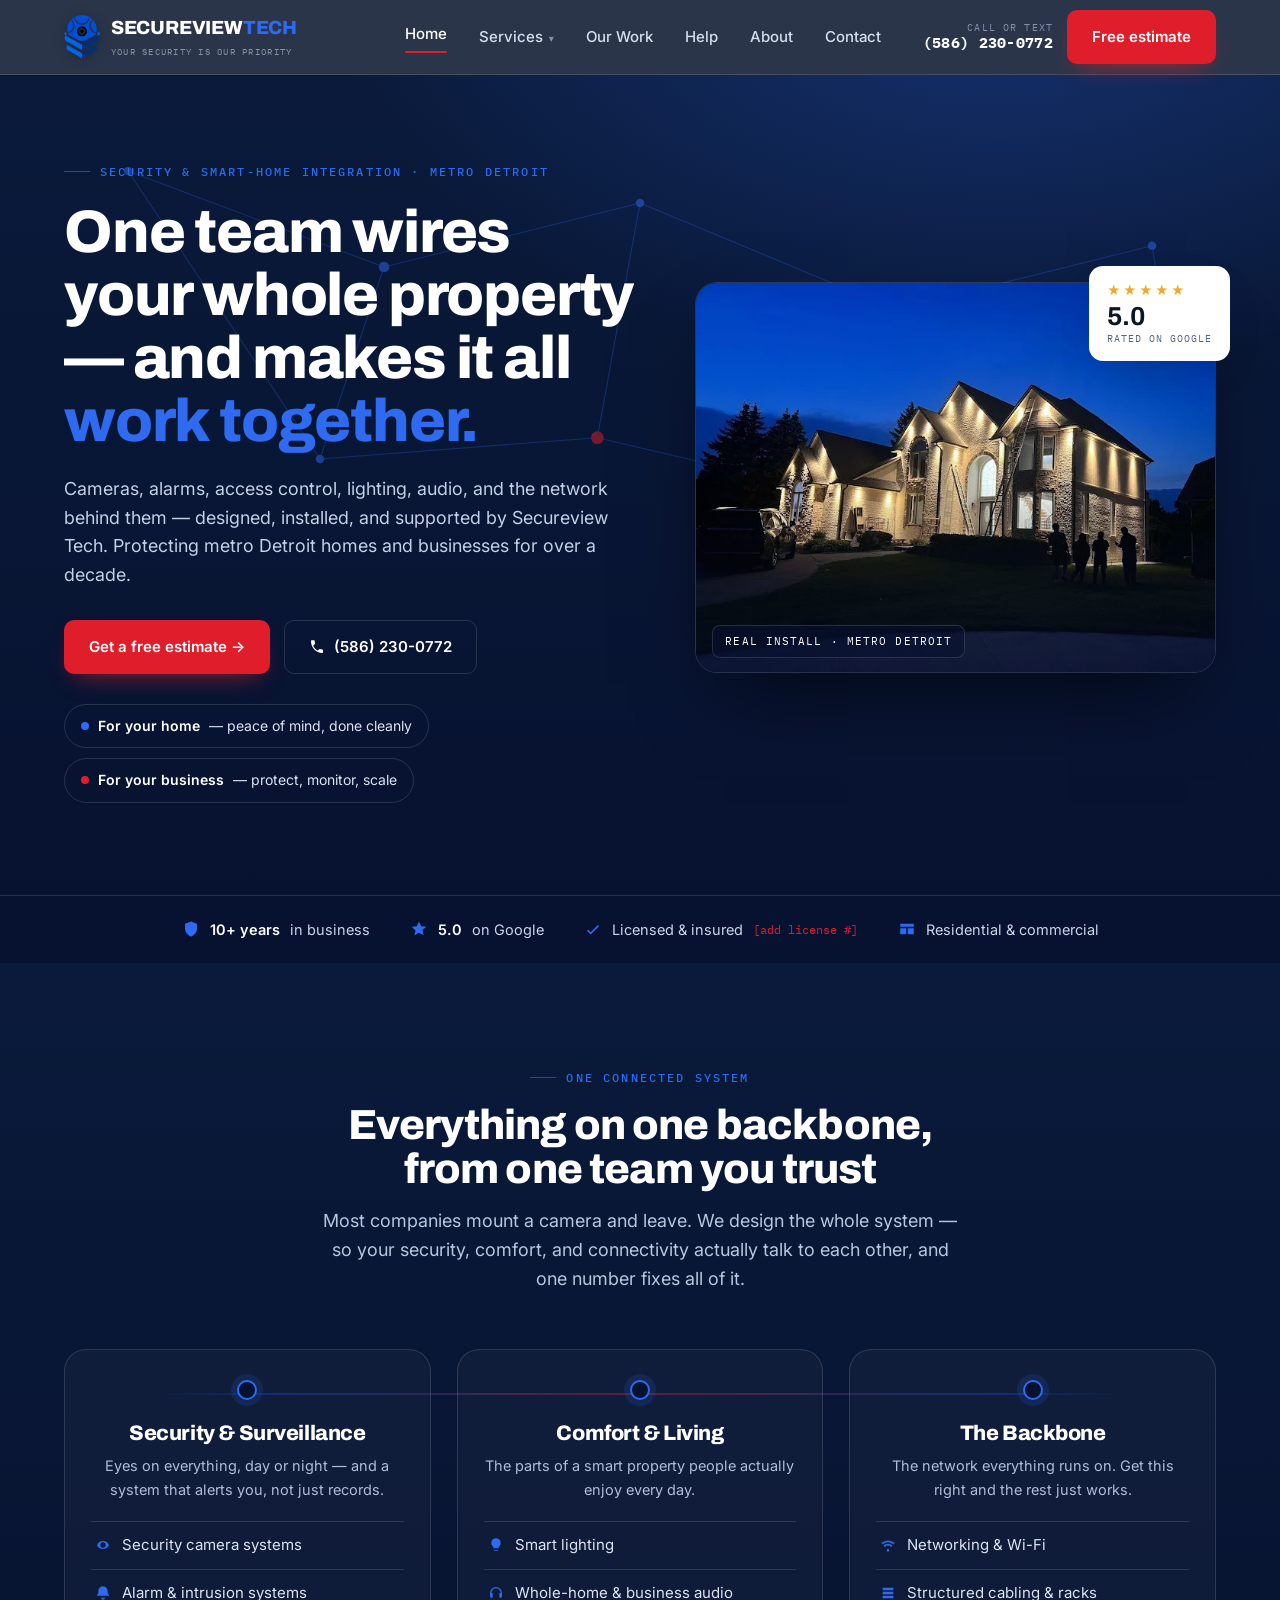
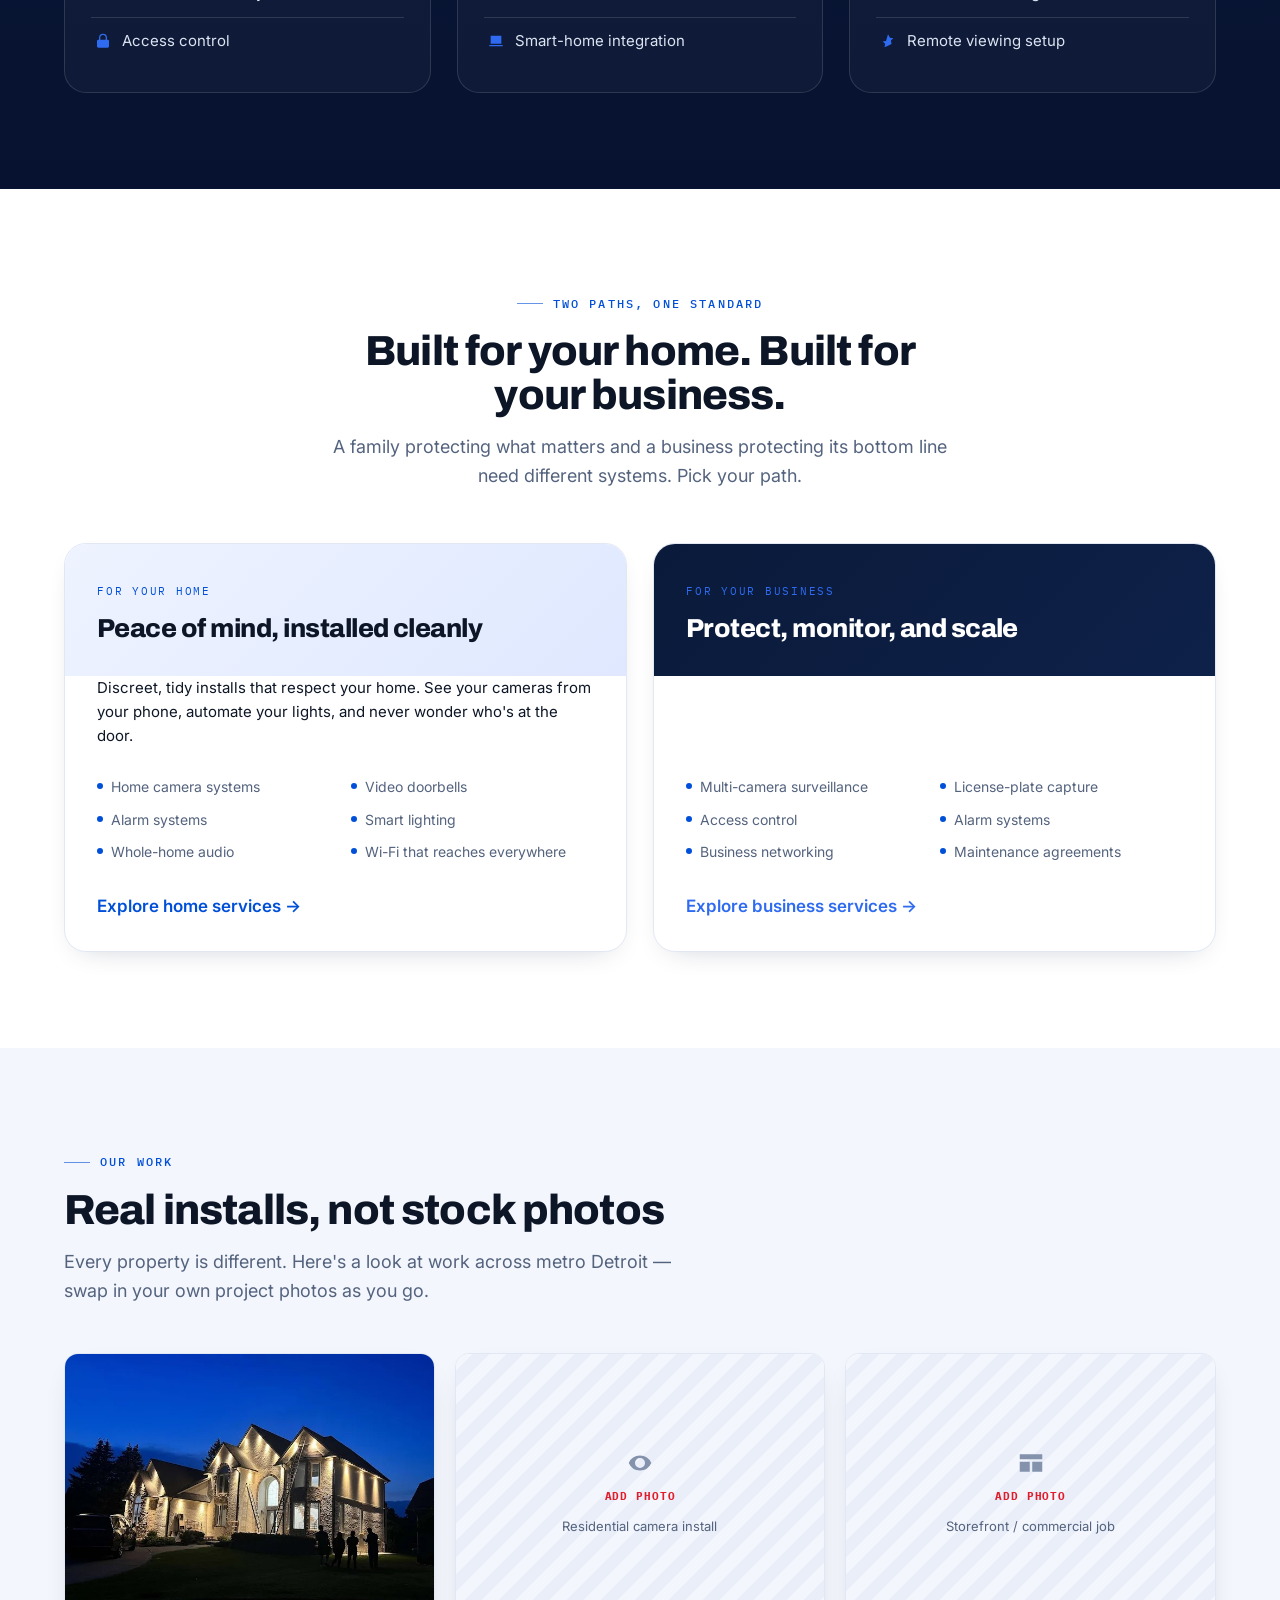
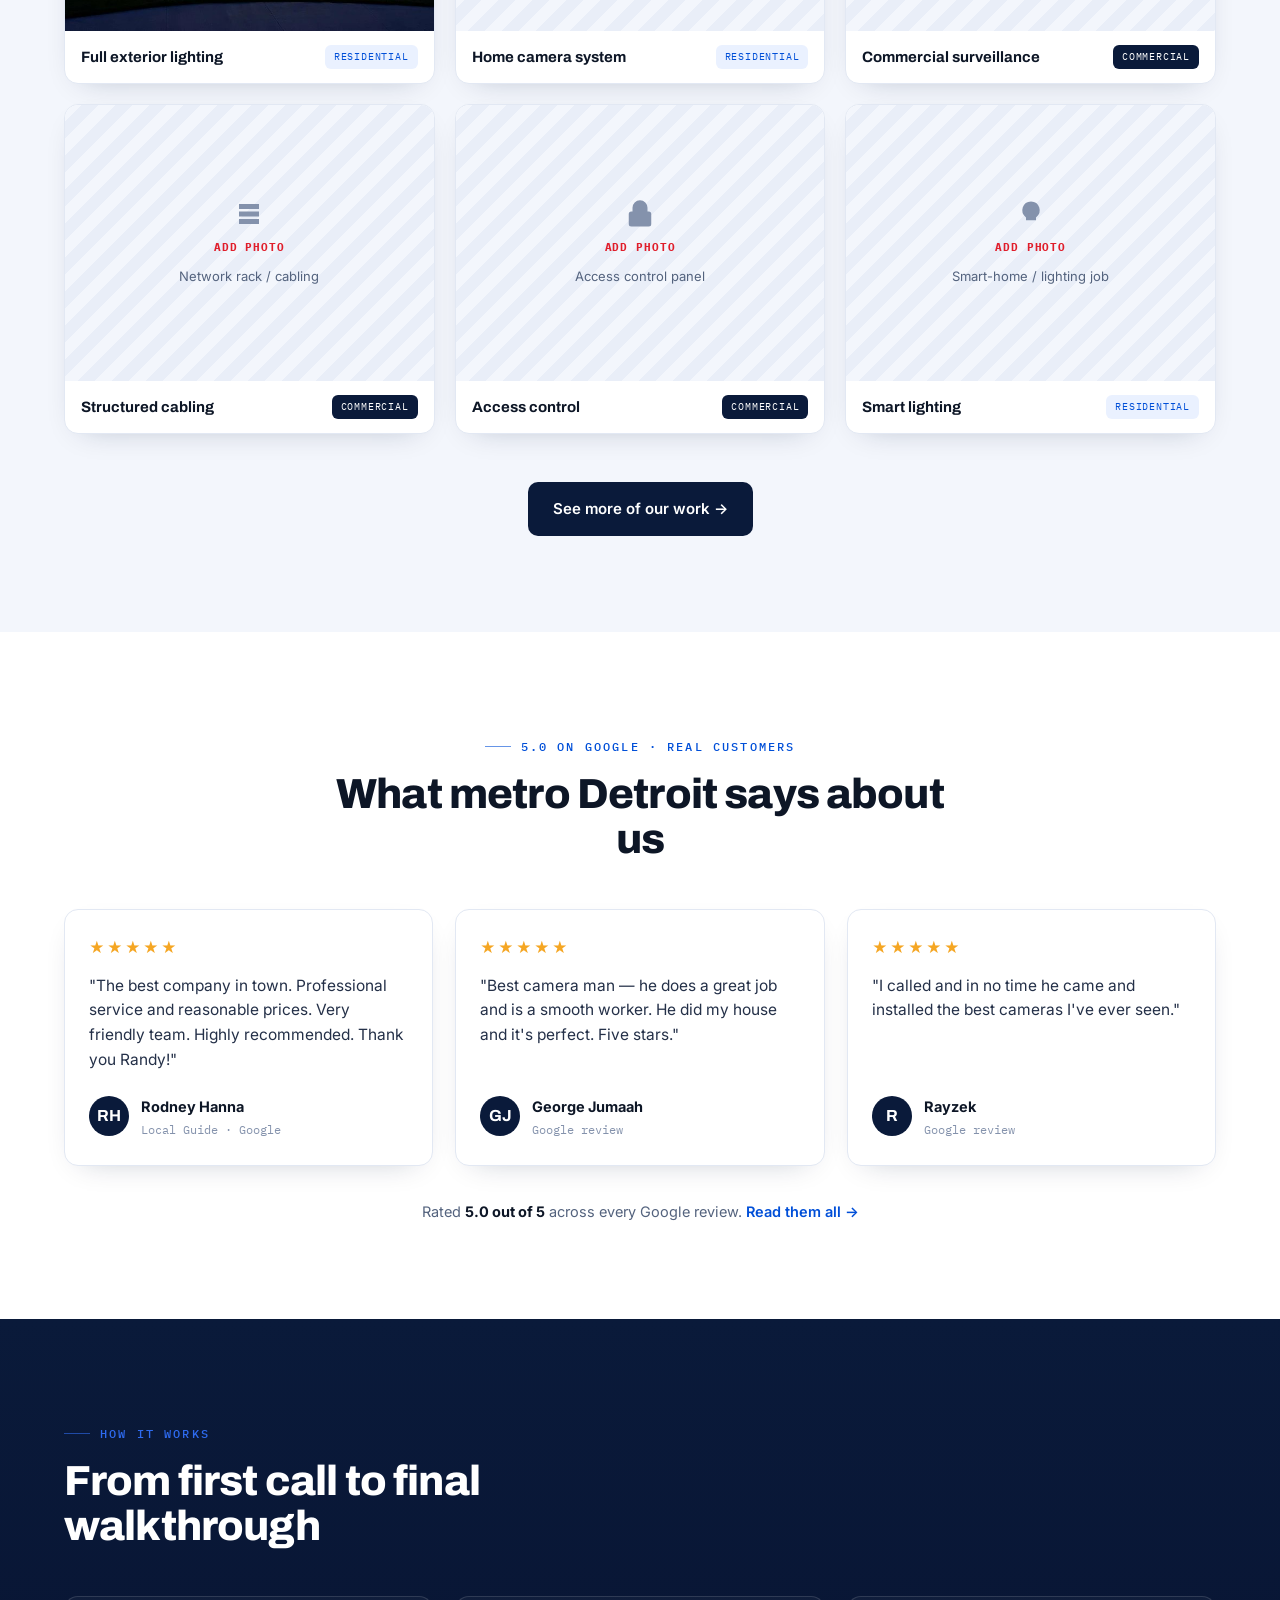
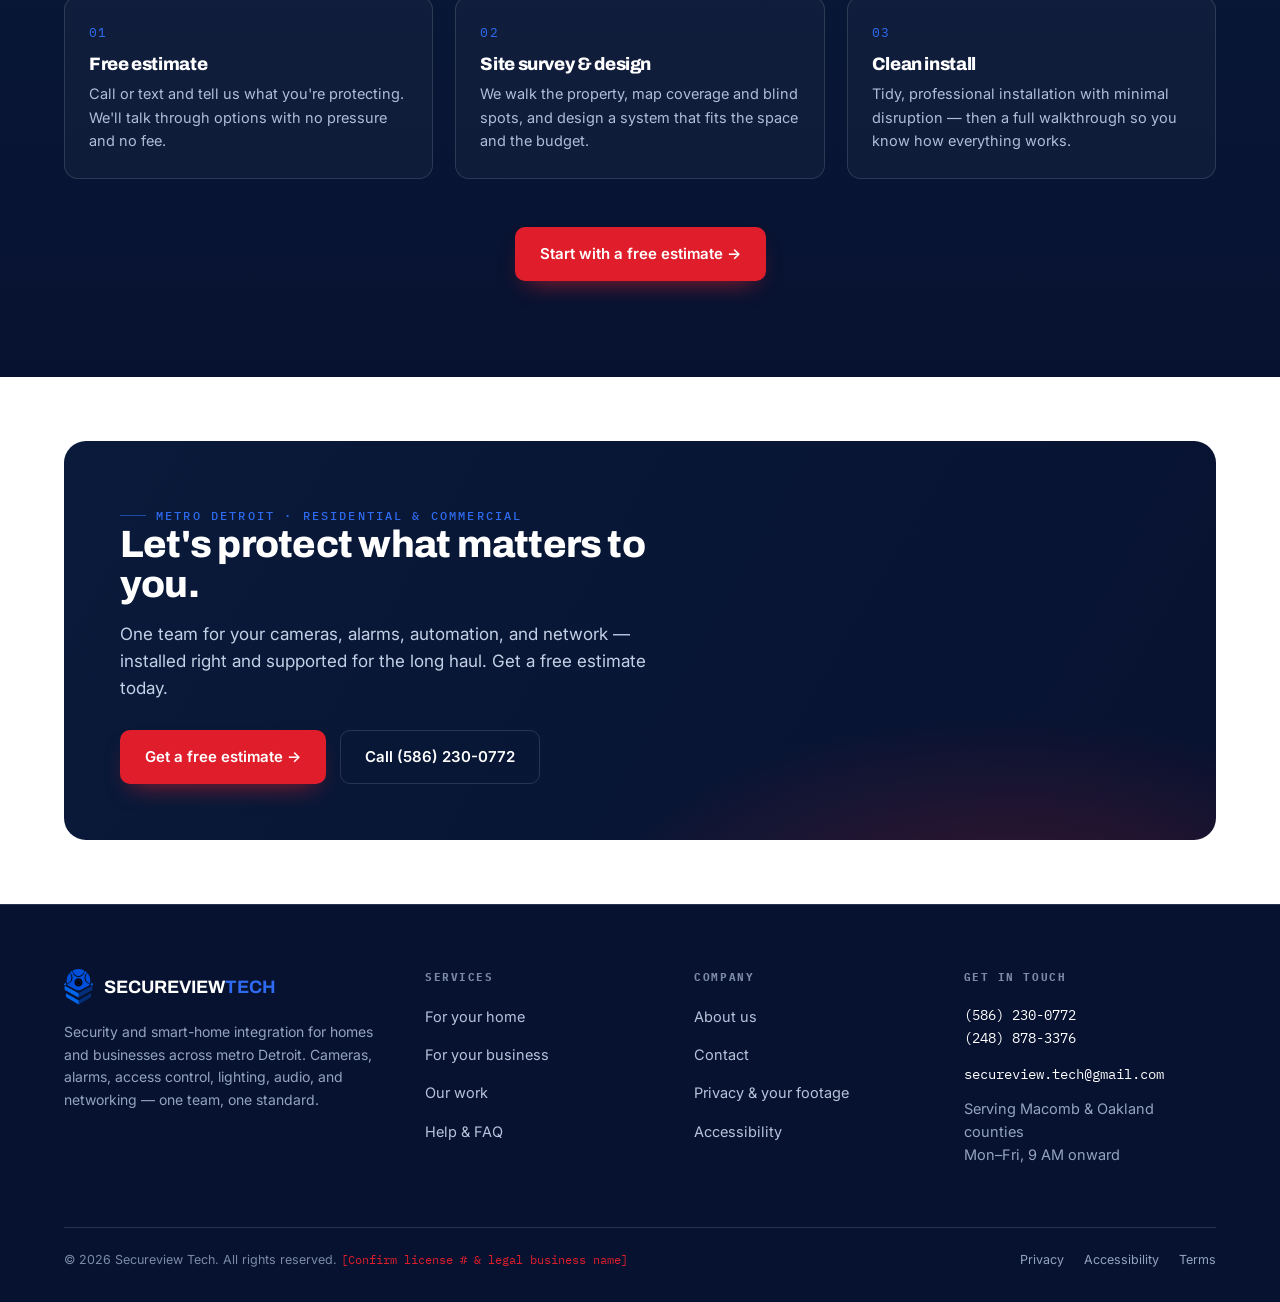
==== index.html @ 0ae95092 "Add files via upload" ====
<!DOCTYPE html>
<html lang="en">
<head>
<meta charset="UTF-8">
<meta name="viewport" content="width=device-width, initial-scale=1.0">
<title>Secureview Tech — Security &amp; Smart-Home Integration | Metro Detroit</title>
<meta name="description" content="One team for your home or business: cameras, alarms, access control, smart lighting, audio, and the network behind it all. Serving metro Detroit for over a decade.">
<link rel="preconnect" href="https://fonts.googleapis.com">
<link rel="preconnect" href="https://fonts.gstatic.com" crossorigin>
<link href="https://fonts.googleapis.com/css2?family=Archivo:wght@600;700;800;900&family=Inter:wght@400;500;600;700&family=IBM+Plex+Mono:wght@400;500&display=swap" rel="stylesheet">
<link rel="stylesheet" href="styles.css">
</head>
<body>

<!-- ===== HEADER ===== -->
<header class="nav">
  <div class="nav__inner">
    <a class="brand" href="index.html" aria-label="Secureview Tech home">
      <img class="brand__shield" src="logo-shield.png" alt="">
      <span>
        <span class="brand__name">SECUREVIEW<span>TECH</span></span>
        <span class="brand__tag">Your Security Is Our Priority</span>
      </span>
    </a>
    <nav class="navlinks" aria-label="Primary">
      <a href="index.html" class="is-active">Home</a>
      <span class="has-drop">
        <a href="residential.html" aria-haspopup="true">Services</a>
        <span class="drop">
          <a href="residential.html"><b>For Your Home</b><small>Cameras, alarms, lighting, audio &amp; Wi-Fi</small></a>
          <a href="commercial.html"><b>For Your Business</b><small>Surveillance, access control &amp; networks</small></a>
        </span>
      </span>
      <a href="work.html">Our Work</a>
      <a href="help.html">Help</a>
      <a href="about.html">About</a>
      <a href="contact.html">Contact</a>
    </nav>
    <div class="nav__cta">
      <span class="nav__phone"><small>Call or text</small><b>(586) 230-0772</b></span>
      <a href="contact.html" class="btn btn--primary">Free estimate</a>
      <button class="burger" aria-label="Open menu" aria-expanded="false" onclick="toggleMenu(this)">
        <span></span><span></span><span></span>
      </button>
    </div>
  </div>
</header>
<div class="mobile" id="mobileNav">
  <a href="index.html">Home</a>
  <a href="residential.html">Services — For Your Home</a>
  <a href="commercial.html" class="sub">For Your Business</a>
  <a href="work.html">Our Work</a>
  <a href="help.html">Help</a>
  <a href="about.html">About</a>
  <a href="contact.html">Contact</a>
  <a href="contact.html" class="btn btn--primary btn--wide">Get a free estimate</a>
</div>

<!-- ===== HERO ===== -->
<section class="hero">
  <svg class="nodes" viewBox="0 0 1200 600" preserveAspectRatio="xMidYMid slice" aria-hidden="true">
    <g stroke="#2E6BF0" stroke-width="1" fill="none" opacity="0.55">
      <path d="M120,90 L360,180 L300,360 L120,90 M360,180 L600,120 L840,220 M600,120 L560,340 L300,360 M840,220 L1080,160 M840,220 L900,420 L560,340 M1080,160 L1120,400 L900,420"/>
    </g>
    <g fill="#2E6BF0">
      <circle cx="120" cy="90" r="4"/><circle cx="360" cy="180" r="5"/><circle cx="600" cy="120" r="4"/>
      <circle cx="840" cy="220" r="5"/><circle cx="1080" cy="160" r="4"/><circle cx="300" cy="360" r="4"/>
      <circle cx="560" cy="340" r="6" fill="#E01E2B"/><circle cx="900" cy="420" r="4"/><circle cx="1120" cy="400" r="4"/>
    </g>
  </svg>
  <div class="wrap">
    <div class="hero__grid">
      <div class="hero__copy">
        <span class="eyebrow eyebrow--light">Security &amp; smart-home integration · Metro Detroit</span>
        <h1>One team wires your whole property — and makes it all <em>work together.</em></h1>
        <p class="hero__sub">Cameras, alarms, access control, lighting, audio, and the network behind them — designed, installed, and supported by Secureview Tech. Protecting metro Detroit homes and businesses for over a decade.</p>
        <div class="hero__actions">
          <a href="contact.html" class="btn btn--primary">Get a free estimate →</a>
          <a href="tel:15862300772" class="btn btn--ghost">
            <svg width="16" height="16" viewBox="0 0 24 24" fill="currentColor"><path d="M6.6 10.8c1.4 2.8 3.8 5.1 6.6 6.6l2.2-2.2c.3-.3.7-.4 1-.2 1.1.4 2.3.6 3.6.6.6 0 1 .4 1 1V20c0 .6-.4 1-1 1C10.7 21 3 13.3 3 3c0-.6.4-1 1-1h3.5c.6 0 1 .4 1 1 0 1.2.2 2.4.6 3.6.1.4 0 .8-.3 1l-2.2 2.2z"/></svg>
            (586) 230-0772
          </a>
        </div>
        <div class="hero__paths">
          <a href="residential.html" class="pathchip"><span class="dot"></span><b>For your home</b> — peace of mind, done cleanly</a>
          <a href="commercial.html" class="pathchip"><span class="dot dot--red"></span><b>For your business</b> — protect, monitor, scale</a>
        </div>
      </div>
      <div class="hero__visual">
        <div class="hero__photo">
          <img src="work-lighting-dusk.jpg" alt="A metro Detroit home at dusk with a full exterior smart-lighting installation by Secureview Tech">
          <span class="photo-tag">Real install · Metro Detroit</span>
        </div>
        <div class="hero__badge">
          <span class="stars">★★★★★</span>
          <b>5.0</b>
          <small>Rated on Google</small>
        </div>
      </div>
    </div>
  </div>
</section>

<!-- ===== TRUST BAR ===== -->
<div class="trustbar">
  <div class="trustbar__row">
    <span class="trustbar__item"><svg width="18" height="18" viewBox="0 0 24 24" fill="currentColor"><path d="M12 2l8 3v6c0 5-3.4 9.4-8 11-4.6-1.6-8-6-8-11V5l8-3z"/></svg><b>10+ years</b> in business</span>
    <span class="trustbar__item"><svg width="18" height="18" viewBox="0 0 24 24" fill="currentColor"><path d="M12 2l2.9 6.3 6.9.6-5.2 4.5 1.6 6.7L12 17l-6.2 3.6 1.6-6.7L2.2 8.9l6.9-.6z"/></svg><b>5.0</b> on Google</span>
    <span class="trustbar__item"><svg width="18" height="18" viewBox="0 0 24 24" fill="currentColor"><path d="M9 16.2l-3.5-3.5L4 14.2 9 19.2 20 8.2l-1.5-1.5z"/></svg>Licensed &amp; insured <span class="ph">[add license #]</span></span>
    <span class="trustbar__item"><svg width="18" height="18" viewBox="0 0 24 24" fill="currentColor"><path d="M3 5h18v4H3zM3 11h8v8H3zM13 11h8v8h-8z"/></svg>Residential &amp; commercial</span>
  </div>
</div>

<!-- ===== CLUSTERS / BACKBONE SIGNATURE ===== -->
<section class="section on-dark">
  <div class="wrap">
    <div class="sec-head sec-head--center">
      <span class="eyebrow eyebrow--light eyebrow--center">One connected system</span>
      <h2>Everything on one backbone, from one team you trust</h2>
      <p>Most companies mount a camera and leave. We design the whole system — so your security, comfort, and connectivity actually talk to each other, and one number fixes all of it.</p>
    </div>
    <div class="backbone">
      <div class="backbone__line" aria-hidden="true"></div>
      <div class="clusters">
        <div class="cluster">
          <div class="cluster__node"></div>
          <h3>Security &amp; Surveillance</h3>
          <p class="cluster__lead">Eyes on everything, day or night — and a system that alerts you, not just records.</p>
          <ul>
            <li><svg width="16" height="16" viewBox="0 0 24 24" fill="currentColor"><path d="M12 6a9.8 9.8 0 00-9 6 9.8 9.8 0 0018 0 9.8 9.8 0 00-9-6zm0 10a4 4 0 110-8 4 4 0 010 8z"/></svg>Security camera systems</li>
            <li><svg width="16" height="16" viewBox="0 0 24 24" fill="currentColor"><path d="M12 2a7 7 0 00-7 7v3l-2 3v1h18v-1l-2-3V9a7 7 0 00-7-7zm0 20a3 3 0 003-3H9a3 3 0 003 3z"/></svg>Alarm &amp; intrusion systems</li>
            <li><svg width="16" height="16" viewBox="0 0 24 24" fill="currentColor"><path d="M6 10V7a6 6 0 0112 0v3h1a2 2 0 012 2v8a2 2 0 01-2 2H5a2 2 0 01-2-2v-8a2 2 0 012-2h1zm2 0h8V7a4 4 0 00-8 0z"/></svg>Access control</li>
          </ul>
        </div>
        <div class="cluster">
          <div class="cluster__node"></div>
          <h3>Comfort &amp; Living</h3>
          <p class="cluster__lead">The parts of a smart property people actually enjoy every day.</p>
          <ul>
            <li><svg width="16" height="16" viewBox="0 0 24 24" fill="currentColor"><path d="M9 21h6v-1H9zM12 2a7 7 0 00-4 12.7V17h8v-2.3A7 7 0 0012 2z"/></svg>Smart lighting</li>
            <li><svg width="16" height="16" viewBox="0 0 24 24" fill="currentColor"><path d="M12 3a9 9 0 00-9 9v5a2 2 0 002 2h2v-7H5a7 7 0 0114 0h-2v7h2a2 2 0 002-2v-5a9 9 0 00-9-9z"/></svg>Whole-home &amp; business audio</li>
            <li><svg width="16" height="16" viewBox="0 0 24 24" fill="currentColor"><path d="M4 4h16v12H4zM2 18h20v2H2zM9 8h6v4H9z"/></svg>Smart-home integration</li>
          </ul>
        </div>
        <div class="cluster">
          <div class="cluster__node"></div>
          <h3>The Backbone</h3>
          <p class="cluster__lead">The network everything runs on. Get this right and the rest just works.</p>
          <ul>
            <li><svg width="16" height="16" viewBox="0 0 24 24" fill="currentColor"><path d="M12 18a2 2 0 110 4 2 2 0 010-4zM5 13a10 10 0 0114 0l-2 2a7 7 0 00-10 0zM2 9a15 15 0 0120 0l-2 2a12 12 0 00-16 0z"/></svg>Networking &amp; Wi-Fi</li>
            <li><svg width="16" height="16" viewBox="0 0 24 24" fill="currentColor"><path d="M4 4h16v4H4zM4 10h16v4H4zM4 16h16v4H4zM7 6h.01M7 12h.01M7 18h.01"/></svg>Structured cabling &amp; racks</li>
            <li><svg width="16" height="16" viewBox="0 0 24 24" fill="currentColor"><path d="M12 2l3 5 5 .7-3.6 3.5.9 5.3L12 19l-5.2 2.5.9-5.3L4 12.7 9 12z"/></svg>Remote viewing setup</li>
          </ul>
        </div>
      </div>
    </div>
  </div>
</section>

<!-- ===== AUDIENCE SPLIT ===== -->
<section class="section">
  <div class="wrap">
    <div class="sec-head sec-head--center">
      <span class="eyebrow eyebrow--center">Two paths, one standard</span>
      <h2>Built for your home. Built for your business.</h2>
      <p>A family protecting what matters and a business protecting its bottom line need different systems. Pick your path.</p>
    </div>
    <div class="split">
      <div class="pathcard pathcard--home">
        <div class="pathcard__top">
          <span class="pathcard__kicker">For your home</span>
          <h3>Peace of mind, installed cleanly</h3>
        </div>
        <p class="pathcard__desc">Discreet, tidy installs that respect your home. See your cameras from your phone, automate your lights, and never wonder who's at the door.</p>
        <ul class="pathcard__list">
          <li>Home camera systems</li><li>Video doorbells</li>
          <li>Alarm systems</li><li>Smart lighting</li>
          <li>Whole-home audio</li><li>Wi-Fi that reaches everywhere</li>
        </ul>
        <div class="pathcard__foot"><a class="pathcard__link" href="residential.html">Explore home services →</a></div>
      </div>
      <div class="pathcard pathcard--biz">
        <div class="pathcard__top">
          <span class="pathcard__kicker">For your business</span>
          <h3>Protect, monitor, and scale</h3>
        </div>
        <p class="pathcard__desc">Loss prevention, liability coverage, and systems sized to grow with you — backed by maintenance agreements so you're never left offline.</p>
        <ul class="pathcard__list">
          <li>Multi-camera surveillance</li><li>License-plate capture</li>
          <li>Access control</li><li>Alarm systems</li>
          <li>Business networking</li><li>Maintenance agreements</li>
        </ul>
        <div class="pathcard__foot"><a class="pathcard__link" href="commercial.html">Explore business services →</a></div>
      </div>
    </div>
  </div>
</section>

<!-- ===== OUR WORK ===== -->
<section class="section on-mist">
  <div class="wrap">
    <div class="sec-head">
      <span class="eyebrow">Our work</span>
      <h2>Real installs, not stock photos</h2>
      <p>Every property is different. Here's a look at work across metro Detroit — swap in your own project photos as you go.</p>
    </div>
    <div class="gallery">
      <div class="gcard">
        <div class="gcard__img"><img src="work-lighting-dusk.jpg" alt="Full exterior smart-lighting install on a large home at dusk"></div>
        <div class="gcard__cap"><b>Full exterior lighting</b><span class="tag tag--home">Residential</span></div>
      </div>
      <div class="gcard">
        <div class="gcard__ph">
          <svg width="30" height="30" viewBox="0 0 24 24" fill="currentColor"><path d="M12 6a9.8 9.8 0 00-9 6 9.8 9.8 0 0018 0 9.8 9.8 0 00-9-6zm0 10a4 4 0 110-8 4 4 0 010 8z"/></svg>
          <b>Add photo</b><small>Residential camera install</small>
        </div>
        <div class="gcard__cap"><b>Home camera system</b><span class="tag tag--home">Residential</span></div>
      </div>
      <div class="gcard">
        <div class="gcard__ph">
          <svg width="30" height="30" viewBox="0 0 24 24" fill="currentColor"><path d="M3 5h18v4H3zM3 11h8v8H3zM13 11h8v8h-8z"/></svg>
          <b>Add photo</b><small>Storefront / commercial job</small>
        </div>
        <div class="gcard__cap"><b>Commercial surveillance</b><span class="tag tag--biz">Commercial</span></div>
      </div>
      <div class="gcard">
        <div class="gcard__ph">
          <svg width="30" height="30" viewBox="0 0 24 24" fill="currentColor"><path d="M4 4h16v4H4zM4 10h16v4H4zM4 16h16v4H4z"/></svg>
          <b>Add photo</b><small>Network rack / cabling</small>
        </div>
        <div class="gcard__cap"><b>Structured cabling</b><span class="tag tag--biz">Commercial</span></div>
      </div>
      <div class="gcard">
        <div class="gcard__ph">
          <svg width="30" height="30" viewBox="0 0 24 24" fill="currentColor"><path d="M6 10V7a6 6 0 0112 0v3h1a2 2 0 012 2v8a2 2 0 01-2 2H5a2 2 0 01-2-2v-8a2 2 0 012-2z"/></svg>
          <b>Add photo</b><small>Access control panel</small>
        </div>
        <div class="gcard__cap"><b>Access control</b><span class="tag tag--biz">Commercial</span></div>
      </div>
      <div class="gcard">
        <div class="gcard__ph">
          <svg width="30" height="30" viewBox="0 0 24 24" fill="currentColor"><path d="M12 2a7 7 0 00-4 12.7V17h8v-2.3A7 7 0 0012 2z"/></svg>
          <b>Add photo</b><small>Smart-home / lighting job</small>
        </div>
        <div class="gcard__cap"><b>Smart lighting</b><span class="tag tag--home">Residential</span></div>
      </div>
    </div>
    <p class="center mt-48"><a href="work.html" class="btn btn--dark">See more of our work →</a></p>
  </div>
</section>

<!-- ===== REVIEWS (REAL) ===== -->
<section class="section">
  <div class="wrap">
    <div class="sec-head sec-head--center">
      <span class="eyebrow eyebrow--center">5.0 on Google · Real customers</span>
      <h2>What metro Detroit says about us</h2>
    </div>
    <div class="reviews">
      <div class="review">
        <span class="review__stars">★★★★★</span>
        <p class="review__text">"The best company in town. Professional service and reasonable prices. Very friendly team. Highly recommended. Thank you Randy!"</p>
        <div class="review__who"><span class="review__ava">RH</span><span><b>Rodney Hanna</b><small>Local Guide · Google</small></span></div>
      </div>
      <div class="review">
        <span class="review__stars">★★★★★</span>
        <p class="review__text">"Best camera man — he does a great job and is a smooth worker. He did my house and it's perfect. Five stars."</p>
        <div class="review__who"><span class="review__ava">GJ</span><span><b>George Jumaah</b><small>Google review</small></span></div>
      </div>
      <div class="review">
        <span class="review__stars">★★★★★</span>
        <p class="review__text">"I called and in no time he came and installed the best cameras I've ever seen."</p>
        <div class="review__who"><span class="review__ava">R</span><span><b>Rayzek</b><small>Google review</small></span></div>
      </div>
    </div>
    <p class="reviews__foot">Rated <b>5.0 out of 5</b> across every Google review. <a href="https://www.google.com/search?q=secure+view+tech" style="color:var(--blue);font-weight:600">Read them all →</a></p>
  </div>
</section>

<!-- ===== PROCESS ===== -->
<section class="section on-dark">
  <div class="wrap">
    <div class="sec-head">
      <span class="eyebrow eyebrow--light">How it works</span>
      <h2>From first call to final walkthrough</h2>
    </div>
    <div class="steps">
      <div class="step"><div class="step__n"></div><h4>Free estimate</h4><p>Call or text and tell us what you're protecting. We'll talk through options with no pressure and no fee.</p></div>
      <div class="step"><div class="step__n"></div><h4>Site survey &amp; design</h4><p>We walk the property, map coverage and blind spots, and design a system that fits the space and the budget.</p></div>
      <div class="step"><div class="step__n"></div><h4>Clean install</h4><p>Tidy, professional installation with minimal disruption — then a full walkthrough so you know how everything works.</p></div>
    </div>
    <p class="center mt-48"><a href="contact.html" class="btn btn--primary">Start with a free estimate →</a></p>
  </div>
</section>

<!-- ===== CTA ===== -->
<section class="section--tight">
  <div class="wrap">
    <div class="cta">
      <span class="eyebrow eyebrow--light">Metro Detroit · residential &amp; commercial</span>
      <h2>Let's protect what matters to you.</h2>
      <p>One team for your cameras, alarms, automation, and network — installed right and supported for the long haul. Get a free estimate today.</p>
      <div class="cta__actions">
        <a href="contact.html" class="btn btn--primary">Get a free estimate →</a>
        <a href="tel:15862300772" class="btn btn--ghost">Call (586) 230-0772</a>
      </div>
    </div>
  </div>
</section>

<!-- ===== FOOTER ===== -->
<footer class="foot">
  <div class="wrap">
    <div class="foot__grid">
      <div>
        <div class="foot__brand"><img src="logo-shield.png" alt=""><b>SECUREVIEW<span>TECH</span></b></div>
        <p class="foot__blurb">Security and smart-home integration for homes and businesses across metro Detroit. Cameras, alarms, access control, lighting, audio, and networking — one team, one standard.</p>
      </div>
      <div>
        <h5>Services</h5>
        <ul>
          <li><a href="residential.html">For your home</a></li>
          <li><a href="commercial.html">For your business</a></li>
          <li><a href="work.html">Our work</a></li>
          <li><a href="help.html">Help &amp; FAQ</a></li>
        </ul>
      </div>
      <div>
        <h5>Company</h5>
        <ul>
          <li><a href="about.html">About us</a></li>
          <li><a href="contact.html">Contact</a></li>
          <li><a href="privacy.html">Privacy &amp; your footage</a></li>
          <li><a href="accessibility.html">Accessibility</a></li>
        </ul>
      </div>
      <div class="foot__contact">
        <h5>Get in touch</h5>
        <div><a href="tel:15862300772">(586) 230-0772</a><br><a href="tel:12488783376">(248) 878-3376</a></div>
        <div><a href="mailto:secureview.tech@gmail.com">secureview.tech@gmail.com</a></div>
        <div style="color:#94A3BE">Serving Macomb &amp; Oakland counties<br>Mon–Fri, 9 AM onward</div>
      </div>
    </div>
    <div class="foot__bottom">
      <span>© 2026 Secureview Tech. All rights reserved. <span class="ph" style="color:var(--red)">[Confirm license # &amp; legal business name]</span></span>
      <span class="foot__legal">
        <a href="privacy.html">Privacy</a>
        <a href="accessibility.html">Accessibility</a>
        <a href="terms.html">Terms</a>
      </span>
    </div>
  </div>
</footer>

<a class="callbar" href="tel:15862300772">
  <svg width="18" height="18" viewBox="0 0 24 24" fill="currentColor"><path d="M6.6 10.8c1.4 2.8 3.8 5.1 6.6 6.6l2.2-2.2c.3-.3.7-.4 1-.2 1.1.4 2.3.6 3.6.6.6 0 1 .4 1 1V20c0 .6-.4 1-1 1C10.7 21 3 13.3 3 3c0-.6.4-1 1-1h3.5c.6 0 1 .4 1 1 0 1.2.2 2.4.6 3.6.1.4 0 .8-.3 1l-2.2 2.2z"/></svg>
  Tap to call Secureview Tech
</a>

<script>
function toggleMenu(btn){
  var m=document.getElementById('mobileNav');
  var open=m.classList.toggle('open');
  btn.setAttribute('aria-expanded',open);
}
</script>
</body>
</html>
---- styles.css ----
/* =========================================================================
   Secureview Tech — shared design system
   Palette derived from the real brand: logo navy + logo blue + flyer red.
   Type: Archivo (display) · Inter (body) · IBM Plex Mono (technical labels)
   ========================================================================= */

:root{
  /* brand core */
  --navy-deep:#071230;
  --navy:#0A1A3A;
  --navy-2:#0E2149;
  --blue:#004FD8;      /* logo primary blue */
  --blue-bright:#2E6BF0;
  --red:#E01E2B;       /* flyer accent — actions only */
  --red-dark:#BE111C;

  /* neutrals */
  --ink:#0D1626;
  --slate:#54637E;
  --slate-2:#8492AC;
  --paper:#FFFFFF;
  --mist:#F3F6FC;
  --mist-2:#E9EEF8;
  --line:#E2E8F3;
  --line-dark:rgba(255,255,255,.13);

  /* type */
  --display:"Archivo","Arial Narrow",sans-serif;
  --body:"Inter",system-ui,sans-serif;
  --mono:"IBM Plex Mono",ui-monospace,monospace;

  /* system */
  --maxw:1200px;
  --radius:14px;
  --radius-lg:22px;
  --shadow:0 18px 50px -24px rgba(10,26,58,.45);
  --shadow-soft:0 10px 30px -18px rgba(10,26,58,.30);
  --ease:cubic-bezier(.22,.61,.36,1);
}

*{box-sizing:border-box}
html{scroll-behavior:smooth;-webkit-text-size-adjust:100%}
body{
  margin:0;font-family:var(--body);color:var(--ink);background:var(--paper);
  line-height:1.6;font-size:17px;-webkit-font-smoothing:antialiased;
}
img{max-width:100%;display:block}
a{color:inherit;text-decoration:none}
h1,h2,h3,h4{font-family:var(--display);font-weight:800;line-height:1.05;letter-spacing:-.02em;margin:0}
p{margin:0}

.wrap{max-width:var(--maxw);margin:0 auto;padding:0 24px}
.section{padding:96px 0}
.section--tight{padding:64px 0}

/* ---- eyebrow / mono label ------------------------------------------------ */
.eyebrow{
  font-family:var(--mono);font-size:12px;font-weight:500;letter-spacing:.18em;
  text-transform:uppercase;color:var(--blue);display:inline-flex;align-items:center;gap:10px;
}
.eyebrow::before{content:"";width:26px;height:1px;background:var(--blue);opacity:.6}
.eyebrow--light{color:var(--blue-bright)}
.eyebrow--light::before{background:var(--blue-bright)}
.eyebrow--center{justify-content:center}

/* ---- buttons ------------------------------------------------------------- */
.btn{
  display:inline-flex;align-items:center;gap:9px;font-family:var(--body);font-weight:600;
  font-size:15px;padding:14px 24px;border-radius:10px;border:1px solid transparent;
  cursor:pointer;transition:transform .25s var(--ease),background .25s var(--ease),box-shadow .25s var(--ease);
  white-space:nowrap;
}
.btn:hover{transform:translateY(-2px)}
.btn--primary{background:var(--red);color:#fff;box-shadow:0 12px 24px -12px rgba(224,30,43,.7)}
.btn--primary:hover{background:var(--red-dark)}
.btn--ghost{background:transparent;color:#fff;border-color:var(--line-dark)}
.btn--ghost:hover{border-color:rgba(255,255,255,.5);background:rgba(255,255,255,.05)}
.btn--dark{background:var(--navy);color:#fff}
.btn--dark:hover{background:var(--navy-2)}
.btn--wide{width:100%;justify-content:center}

/* =========================================================================
   HEADER
   ========================================================================= */
.nav{position:sticky;top:0;z-index:60;background:rgba(9,20,45,.86);
  backdrop-filter:blur(14px);border-bottom:1px solid var(--line-dark)}
.nav__inner{display:flex;align-items:center;gap:28px;height:74px;max-width:var(--maxw);margin:0 auto;padding:0 24px}
.brand{display:flex;align-items:center;gap:11px;margin-right:auto}
.brand__shield{height:44px;width:auto;filter:drop-shadow(0 2px 6px rgba(0,0,0,.35))}
.brand__name{font-family:var(--display);font-weight:800;font-size:19px;letter-spacing:-.01em;color:#fff;line-height:1}
.brand__name span{color:var(--blue-bright)}
.brand__tag{display:block;font-family:var(--mono);font-size:9px;letter-spacing:.14em;color:var(--slate-2);margin-top:3px;text-transform:uppercase}

.navlinks{display:flex;align-items:center;gap:4px}
.navlinks a{color:#D5DEEE;font-size:15px;font-weight:500;padding:9px 14px;border-radius:8px;transition:color .2s,background .2s}
.navlinks a:hover{color:#fff;background:rgba(255,255,255,.06)}
.navlinks a.is-active{color:#fff}
.navlinks a.is-active::after{content:"";display:block;height:2px;background:var(--red);border-radius:2px;margin-top:5px}

.has-drop{position:relative}
.has-drop>a::after{content:"▾";font-size:10px;margin-left:6px;color:var(--slate-2)}
.drop{position:absolute;top:calc(100% + 8px);left:0;min-width:230px;background:#fff;border:1px solid var(--line);
  border-radius:12px;box-shadow:var(--shadow);padding:8px;opacity:0;visibility:hidden;transform:translateY(6px);
  transition:.2s var(--ease)}
.has-drop:hover .drop,.has-drop:focus-within .drop{opacity:1;visibility:visible;transform:translateY(0)}
.drop a{display:block;color:var(--ink);padding:11px 13px;border-radius:8px}
.drop a:hover{background:var(--mist);color:var(--blue)}
.drop a b{display:block;font-family:var(--display);font-size:15px;font-weight:700}
.drop a small{color:var(--slate);font-size:12.5px;font-family:var(--body)}

.nav__cta{display:flex;align-items:center;gap:14px}
.nav__phone{display:flex;flex-direction:column;line-height:1.15;text-align:right}
.nav__phone small{font-family:var(--mono);font-size:9.5px;letter-spacing:.12em;color:var(--slate-2);text-transform:uppercase}
.nav__phone b{color:#fff;font-size:15px;font-family:var(--mono);letter-spacing:.02em}
.burger{display:none;flex-direction:column;gap:5px;background:none;border:0;cursor:pointer;padding:8px}
.burger span{width:24px;height:2px;background:#fff;border-radius:2px;transition:.3s}

/* mobile nav panel */
.mobile{display:none;position:fixed;inset:74px 0 0;z-index:55;background:var(--navy-deep);
  padding:22px 24px 40px;overflow-y:auto}
.mobile.open{display:block}
.mobile a{display:block;color:#E4EAF5;font-size:18px;font-family:var(--display);font-weight:700;padding:15px 0;border-bottom:1px solid var(--line-dark)}
.mobile .sub{font-size:15px;font-family:var(--body);font-weight:500;color:var(--slate-2);padding-left:16px}
.mobile .btn{margin-top:22px}

/* =========================================================================
   HERO
   ========================================================================= */
.hero{position:relative;background:
  radial-gradient(1100px 600px at 78% -8%,rgba(46,107,240,.28),transparent 60%),
  linear-gradient(180deg,var(--navy) 0%,var(--navy-deep) 100%);
  color:#fff;overflow:hidden;padding:78px 0 92px}
.hero__grid{display:grid;grid-template-columns:1.05fr .95fr;gap:56px;align-items:center;position:relative;z-index:3}
.hero h1{font-size:clamp(34px,5vw,60px);margin:20px 0 0}
.hero h1 em{font-style:normal;color:var(--blue-bright)}
.hero__sub{color:#C4D0E6;font-size:clamp(16px,1.4vw,18.5px);margin:22px 0 30px;max-width:34em}
.hero__actions{display:flex;gap:14px;flex-wrap:wrap;align-items:center}
.hero__paths{display:flex;gap:10px;margin-top:30px;flex-wrap:wrap}
.pathchip{display:inline-flex;align-items:center;gap:9px;padding:10px 16px;border:1px solid var(--line-dark);
  border-radius:999px;font-size:14px;color:#DCE4F2;transition:.25s var(--ease)}
.pathchip:hover{border-color:var(--blue-bright);background:rgba(46,107,240,.12);transform:translateY(-2px)}
.pathchip b{font-weight:600;color:#fff}
.pathchip .dot{width:8px;height:8px;border-radius:50%;background:var(--blue-bright)}
.pathchip .dot--red{background:var(--red)}

/* hero visual: framed real photo + node overlay */
.hero__visual{position:relative}
.hero__photo{border-radius:var(--radius-lg);overflow:hidden;border:1px solid var(--line-dark);
  box-shadow:0 40px 80px -30px rgba(0,0,0,.7);position:relative}
.hero__photo img{width:100%;height:100%;object-fit:cover;aspect-ratio:4/3}
.hero__photo::after{content:"";position:absolute;inset:0;
  background:linear-gradient(180deg,transparent 55%,rgba(7,18,48,.55))}
.photo-tag{position:absolute;left:16px;bottom:14px;z-index:2;font-family:var(--mono);font-size:11px;
  letter-spacing:.1em;color:#fff;background:rgba(7,18,48,.6);border:1px solid var(--line-dark);
  padding:7px 12px;border-radius:8px;text-transform:uppercase}
.hero__badge{position:absolute;top:-16px;right:-14px;background:#fff;color:var(--ink);border-radius:14px;
  padding:14px 18px;box-shadow:var(--shadow);display:flex;flex-direction:column;gap:2px}
.hero__badge b{font-family:var(--display);font-size:26px;line-height:1}
.hero__badge small{font-family:var(--mono);font-size:10px;letter-spacing:.1em;color:var(--slate);text-transform:uppercase}
.hero__badge .stars{color:#F5A623;font-size:13px;letter-spacing:2px}

/* ambient node network */
.nodes{position:absolute;inset:0;z-index:1;opacity:.5;pointer-events:none}

/* trust bar */
.trustbar{background:var(--navy-deep);border-top:1px solid var(--line-dark);color:#fff}
.trustbar__row{display:flex;flex-wrap:wrap;gap:12px 40px;justify-content:center;padding:22px 24px;
  max-width:var(--maxw);margin:0 auto}
.trustbar__item{display:flex;align-items:center;gap:10px;font-size:14.5px;color:#CBD5E8}
.trustbar__item b{color:#fff;font-weight:600}
.trustbar__item svg{color:var(--blue-bright);flex-shrink:0}
.ph{color:var(--red)!important;font-family:var(--mono);font-size:12px}

/* =========================================================================
   SHARED SECTION PARTS
   ========================================================================= */
.sec-head{max-width:640px}
.sec-head--center{margin:0 auto;text-align:center}
.sec-head h2{font-size:clamp(28px,3.4vw,42px);margin:16px 0 0}
.sec-head p{color:var(--slate);margin-top:16px;font-size:18px}
.on-dark{background:linear-gradient(180deg,var(--navy) 0%,var(--navy-deep) 100%);color:#fff}
.on-dark .sec-head p{color:#B9C6DE}
.on-mist{background:var(--mist)}

/* clusters — the "backbone" signature */
.backbone{margin-top:56px;position:relative}
.backbone__line{position:absolute;top:44px;left:8%;right:8%;height:2px;
  background:linear-gradient(90deg,transparent,var(--blue) 12%,var(--red) 50%,var(--blue) 88%,transparent);opacity:.35}
.clusters{display:grid;grid-template-columns:repeat(3,1fr);gap:26px;position:relative}
.cluster{background:rgba(255,255,255,.03);border:1px solid var(--line-dark);border-radius:var(--radius-lg);
  padding:30px 26px 28px;transition:.3s var(--ease)}
.cluster:hover{transform:translateY(-4px);border-color:rgba(46,107,240,.5);background:rgba(46,107,240,.06)}
.cluster__node{width:20px;height:20px;border-radius:50%;background:var(--navy-deep);border:2px solid var(--blue-bright);
  margin:0 auto 22px;box-shadow:0 0 0 6px rgba(46,107,240,.14)}
.cluster h3{font-size:21px;color:#fff;text-align:center}
.cluster__lead{color:#AFBDD6;font-size:14.5px;text-align:center;margin:10px auto 20px;max-width:24em}
.cluster ul{list-style:none;margin:0;padding:0;display:flex;flex-direction:column;gap:1px}
.cluster li{display:flex;align-items:center;gap:11px;padding:11px 4px;border-top:1px solid var(--line-dark);
  font-size:15px;color:#DCE4F2}
.cluster li svg{color:var(--blue-bright);flex-shrink:0}

/* audience split cards */
.split{display:grid;grid-template-columns:1fr 1fr;gap:26px;margin-top:52px}
.pathcard{position:relative;border-radius:var(--radius-lg);overflow:hidden;border:1px solid var(--line);
  background:#fff;box-shadow:var(--shadow-soft);transition:.3s var(--ease);display:flex;flex-direction:column}
.pathcard:hover{transform:translateY(-5px);box-shadow:var(--shadow)}
.pathcard__top{padding:32px 32px 26px;position:relative}
.pathcard--home .pathcard__top{background:linear-gradient(135deg,#eef3ff,#dfe8ff)}
.pathcard--biz .pathcard__top{background:linear-gradient(135deg,var(--navy),var(--navy-2));color:#fff}
.pathcard__kicker{font-family:var(--mono);font-size:11px;letter-spacing:.16em;text-transform:uppercase}
.pathcard--home .pathcard__kicker{color:var(--blue)}
.pathcard--biz .pathcard__kicker{color:var(--blue-bright)}
.pathcard h3{font-size:26px;margin:12px 0 8px}
.pathcard__desc{font-size:15px;padding:0 32px 8px}
.pathcard--biz .pathcard__desc{color:#fff}
.pathcard__list{list-style:none;margin:0;padding:20px 32px 8px;display:grid;grid-template-columns:1fr 1fr;gap:10px}
.pathcard__list li{font-size:14px;color:var(--slate);display:flex;gap:8px;align-items:flex-start}
.pathcard__list li::before{content:"";width:6px;height:6px;border-radius:50%;background:var(--blue);margin-top:7px;flex-shrink:0}
.pathcard__foot{margin-top:auto;padding:22px 32px 30px}
.pathcard__link{font-weight:600;color:var(--blue);display:inline-flex;gap:8px;align-items:center}
.pathcard--biz .pathcard__link{color:var(--blue-bright)}

/* work gallery */
.gallery{display:grid;grid-template-columns:repeat(3,1fr);gap:20px;margin-top:48px}
.gcard{border-radius:var(--radius);overflow:hidden;border:1px solid var(--line);background:#fff;
  box-shadow:var(--shadow-soft)}
.gcard__img{aspect-ratio:4/3;position:relative;overflow:hidden}
.gcard__img img{width:100%;height:100%;object-fit:cover;transition:transform .5s var(--ease)}
.gcard:hover .gcard__img img{transform:scale(1.05)}
.gcard__ph{aspect-ratio:4/3;display:flex;flex-direction:column;align-items:center;justify-content:center;gap:10px;
  background:repeating-linear-gradient(135deg,var(--mist),var(--mist) 12px,var(--mist-2) 12px,var(--mist-2) 24px);
  color:var(--slate);text-align:center;padding:20px}
.gcard__ph svg{color:var(--slate-2)}
.gcard__ph b{font-family:var(--mono);font-size:11px;letter-spacing:.08em;color:var(--red);text-transform:uppercase}
.gcard__ph small{font-size:13px;color:var(--slate)}
.gcard__cap{padding:14px 16px;display:flex;justify-content:space-between;align-items:center;gap:10px}
.gcard__cap b{font-family:var(--display);font-size:15px}
.gcard__cap .tag{font-family:var(--mono);font-size:10px;letter-spacing:.08em;text-transform:uppercase;
  padding:4px 9px;border-radius:6px;background:var(--mist);color:var(--slate)}
.gcard__cap .tag--home{background:#eaf1ff;color:var(--blue)}
.gcard__cap .tag--biz{background:var(--navy);color:#fff}

/* reviews */
.reviews{display:grid;grid-template-columns:repeat(3,1fr);gap:22px;margin-top:48px}
.review{background:#fff;border:1px solid var(--line);border-radius:var(--radius);padding:26px 24px;
  box-shadow:var(--shadow-soft);display:flex;flex-direction:column}
.review__stars{color:#F5A623;letter-spacing:2px;font-size:15px}
.review__text{margin:14px 0 20px;font-size:15.5px;color:#243048}
.review__who{display:flex;align-items:center;gap:12px;margin-top:auto}
.review__ava{width:40px;height:40px;border-radius:50%;background:var(--navy);color:#fff;display:flex;
  align-items:center;justify-content:center;font-family:var(--display);font-weight:700;font-size:16px}
.review__who b{font-size:14.5px}
.review__who small{display:block;color:var(--slate-2);font-size:12px;font-family:var(--mono)}
.reviews__foot{text-align:center;margin-top:34px;color:var(--slate);font-size:14.5px}
.reviews__foot b{color:var(--ink)}

/* process steps */
.steps{display:grid;grid-template-columns:repeat(3,1fr);gap:22px;margin-top:48px;counter-reset:s}
.step{background:rgba(255,255,255,.03);border:1px solid var(--line-dark);border-radius:var(--radius);padding:26px 24px}
.step__n{counter-increment:s;font-family:var(--mono);font-size:13px;color:var(--blue-bright);letter-spacing:.1em}
.step__n::before{content:"0" counter(s)}
.step h4{color:#fff;font-size:18px;margin:12px 0 8px}
.step p{color:#AFBDD6;font-size:14.5px}

/* CTA band */
.cta{background:
  radial-gradient(700px 340px at 82% 120%,rgba(224,30,43,.24),transparent 60%),
  linear-gradient(120deg,var(--navy) 0%,var(--navy-deep) 100%);color:#fff;border-radius:var(--radius-lg);
  padding:56px;position:relative;overflow:hidden}
.cta h2{font-size:clamp(26px,3.2vw,38px);max-width:14em}
.cta p{color:#C4D0E6;margin:16px 0 28px;max-width:34em;font-size:17px}
.cta__actions{display:flex;gap:14px;flex-wrap:wrap}

/* =========================================================================
   FOOTER
   ========================================================================= */
.foot{background:var(--navy-deep);color:#B7C3DA;border-top:1px solid var(--line-dark);padding:64px 0 32px}
.foot__grid{display:grid;grid-template-columns:1.4fr 1fr 1fr 1.1fr;gap:40px}
.foot__brand{display:flex;align-items:center;gap:11px;margin-bottom:16px}
.foot__brand img{height:36px}
.foot__brand b{font-family:var(--display);font-size:18px;color:#fff}
.foot__brand b span{color:var(--blue-bright)}
.foot p.foot__blurb{font-size:14px;max-width:26em;color:#94A3BE}
.foot h5{font-family:var(--mono);font-size:11px;letter-spacing:.14em;text-transform:uppercase;color:#7C8AA6;margin:0 0 16px}
.foot ul{list-style:none;margin:0;padding:0;display:flex;flex-direction:column;gap:11px}
.foot ul a{font-size:14.5px;color:#B7C3DA}
.foot ul a:hover{color:#fff}
.foot__contact div{margin-bottom:12px;font-size:14.5px}
.foot__contact a{color:#fff;font-family:var(--mono);font-size:14px}
.foot__bottom{display:flex;justify-content:space-between;gap:16px;flex-wrap:wrap;margin-top:48px;padding-top:22px;
  border-top:1px solid var(--line-dark);font-size:12.5px;color:#7C8AA6}
.foot__bottom a{color:#94A3BE}
.foot__legal{display:flex;gap:20px;flex-wrap:wrap}

/* sticky mobile call bar */
.callbar{display:none;position:fixed;left:0;right:0;bottom:0;z-index:70;background:var(--red);color:#fff;
  padding:14px 20px;align-items:center;justify-content:center;gap:10px;font-weight:600;
  box-shadow:0 -8px 24px -12px rgba(0,0,0,.5)}
.callbar svg{flex-shrink:0}

/* =========================================================================
   INNER PAGE HEADER (sub-pages)
   ========================================================================= */
.phead{background:radial-gradient(900px 400px at 80% -20%,rgba(46,107,240,.22),transparent 60%),
  linear-gradient(180deg,var(--navy) 0%,var(--navy-deep) 100%);color:#fff;padding:64px 0 56px}
.phead h1{font-size:clamp(30px,4.2vw,50px);margin:18px 0 0}
.phead p{color:#C4D0E6;margin-top:18px;max-width:44em;font-size:18px}
.crumbs{font-family:var(--mono);font-size:12px;color:var(--slate-2);letter-spacing:.06em}
.crumbs a:hover{color:#fff}

/* prose (help/privacy/accessibility/about) */
.prose{max-width:760px}
.prose h2{font-size:26px;margin:44px 0 14px}
.prose h3{font-size:19px;margin:28px 0 10px}
.prose p{color:#33405A;margin:0 0 16px}
.prose ul{color:#33405A;margin:0 0 16px;padding-left:22px}
.prose li{margin-bottom:8px}
.prose a{color:var(--blue);font-weight:500}
.prose a:hover{text-decoration:underline}
.note{background:var(--mist);border-left:3px solid var(--blue);border-radius:0 10px 10px 0;padding:18px 22px;margin:22px 0}
.note--red{border-left-color:var(--red)}
.note b{font-family:var(--display)}

/* FAQ accordion */
.faq{max-width:820px;margin-top:8px}
.faq__group{margin-bottom:40px}
.faq__group>h3{font-family:var(--display);font-size:22px;margin:0 0 6px}
.faq__group>.eyebrow{margin-bottom:14px}
details.qa{border:1px solid var(--line);border-radius:12px;margin-bottom:12px;background:#fff;overflow:hidden}
details.qa[open]{border-color:var(--blue);box-shadow:var(--shadow-soft)}
details.qa summary{list-style:none;cursor:pointer;padding:18px 22px;font-family:var(--display);font-weight:700;
  font-size:17px;display:flex;justify-content:space-between;align-items:center;gap:16px}
details.qa summary::-webkit-details-marker{display:none}
details.qa summary::after{content:"+";font-family:var(--mono);font-size:22px;color:var(--blue);transition:transform .25s}
details.qa[open] summary::after{transform:rotate(45deg)}
details.qa .qa__body{padding:0 22px 20px;color:#33405A;font-size:15.5px}

/* contact layout */
.contact-grid{display:grid;grid-template-columns:1.1fr .9fr;gap:44px;align-items:start}
.field{margin-bottom:18px}
.field label{display:block;font-size:13px;font-weight:600;margin-bottom:7px;color:var(--ink)}
.field label span{color:var(--red)}
.field input,.field select,.field textarea{width:100%;padding:13px 15px;border:1px solid var(--line);border-radius:10px;
  font-family:var(--body);font-size:15px;background:#fff;color:var(--ink);transition:border .2s,box-shadow .2s}
.field input:focus,.field select:focus,.field textarea:focus{outline:none;border-color:var(--blue);
  box-shadow:0 0 0 3px rgba(0,79,216,.14)}
.field textarea{resize:vertical;min-height:120px}
.field--row{display:grid;grid-template-columns:1fr 1fr;gap:16px}
.formcard{background:#fff;border:1px solid var(--line);border-radius:var(--radius-lg);padding:32px;box-shadow:var(--shadow-soft)}
.infocard{background:var(--navy);color:#fff;border-radius:var(--radius-lg);padding:32px}
.infocard h3{font-size:20px;margin-bottom:20px}
.infoline{display:flex;gap:14px;align-items:flex-start;padding:16px 0;border-top:1px solid var(--line-dark)}
.infoline:first-of-type{border-top:0}
.infoline svg{color:var(--blue-bright);flex-shrink:0;margin-top:2px}
.infoline small{display:block;font-family:var(--mono);font-size:10px;letter-spacing:.12em;text-transform:uppercase;color:var(--slate-2)}
.infoline a,.infoline span{color:#fff;font-size:16px}

/* generic feature list on service pages */
.svc{display:grid;grid-template-columns:repeat(2,1fr);gap:24px;margin-top:44px}
.svc__item{border:1px solid var(--line);border-radius:var(--radius);padding:28px;background:#fff;box-shadow:var(--shadow-soft)}
.svc__item .ico{width:46px;height:46px;border-radius:12px;background:#eaf1ff;display:flex;align-items:center;justify-content:center;color:var(--blue);margin-bottom:16px}
.svc__item h3{font-size:19px;margin-bottom:8px}
.svc__item p{color:var(--slate);font-size:15px}
.svc__item.dark{background:var(--navy);color:#fff}
.svc__item.dark .ico{background:rgba(46,107,240,.18);color:var(--blue-bright)}
.svc__item.dark p{color:#B9C6DE}

/* misc utilities */
.center{text-align:center}
.mt-48{margin-top:48px}
.disclaimer{font-family:var(--mono);font-size:11.5px;color:var(--slate-2);letter-spacing:.03em;
  border:1px dashed var(--line);border-radius:10px;padding:12px 16px;display:inline-flex;gap:8px;align-items:center}
.disclaimer b{color:var(--red)}

/* =========================================================================
   RESPONSIVE
   ========================================================================= */
@media (max-width:960px){
  .hero__grid{grid-template-columns:1fr;gap:40px}
  .hero__visual{max-width:520px}
  .clusters,.gallery,.reviews,.steps{grid-template-columns:1fr}
  .split,.contact-grid,.svc{grid-template-columns:1fr}
  .backbone__line{display:none}
  .foot__grid{grid-template-columns:1fr 1fr;gap:32px}
  .navlinks,.nav__phone{display:none}
  .burger{display:flex}
  .callbar{display:flex}
  .pathcard__list{grid-template-columns:1fr}
}
@media (max-width:560px){
  .section{padding:64px 0}
  .cta{padding:36px 26px}
  .foot__grid{grid-template-columns:1fr}
  .field--row{grid-template-columns:1fr}
  body{padding-bottom:56px}
}

@media (prefers-reduced-motion:reduce){
  *{animation:none!important;transition:none!important;scroll-behavior:auto!important}
}

:focus-visible{outline:3px solid var(--blue-bright);outline-offset:2px;border-radius:4px}
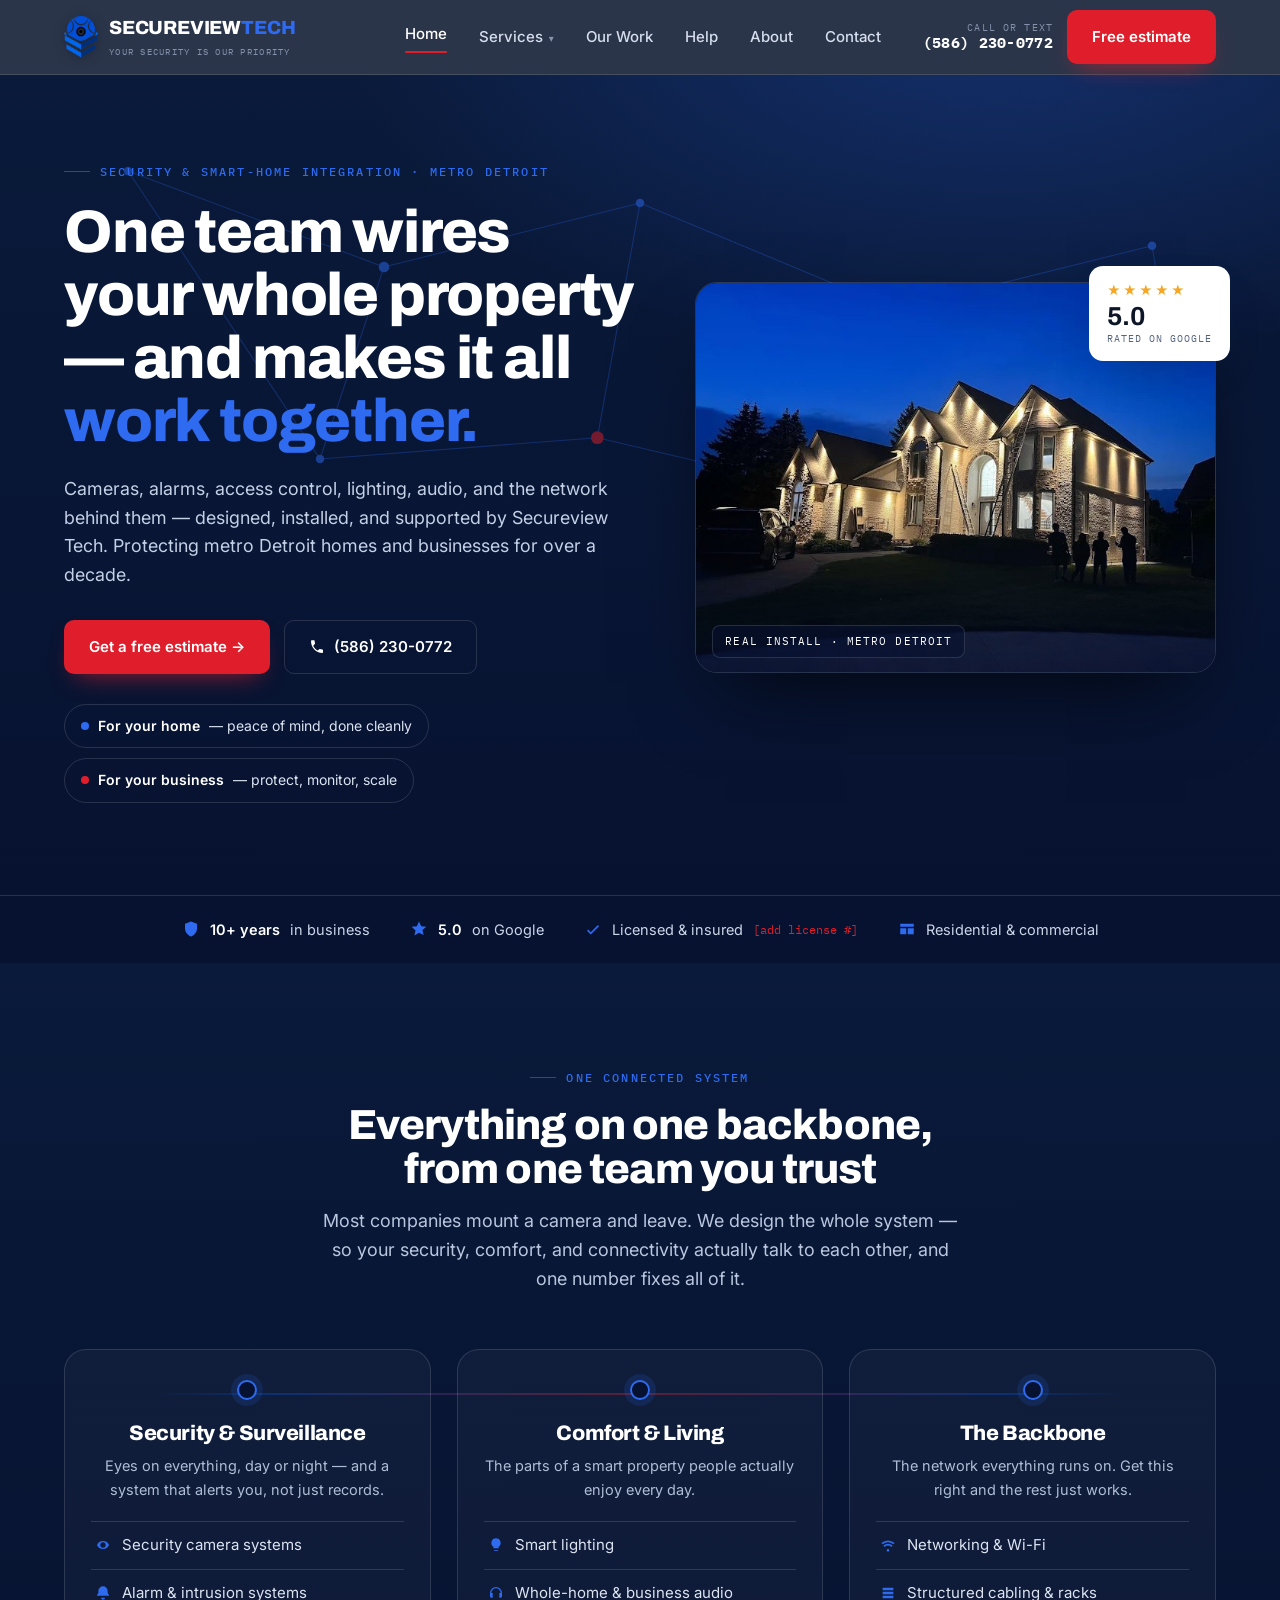
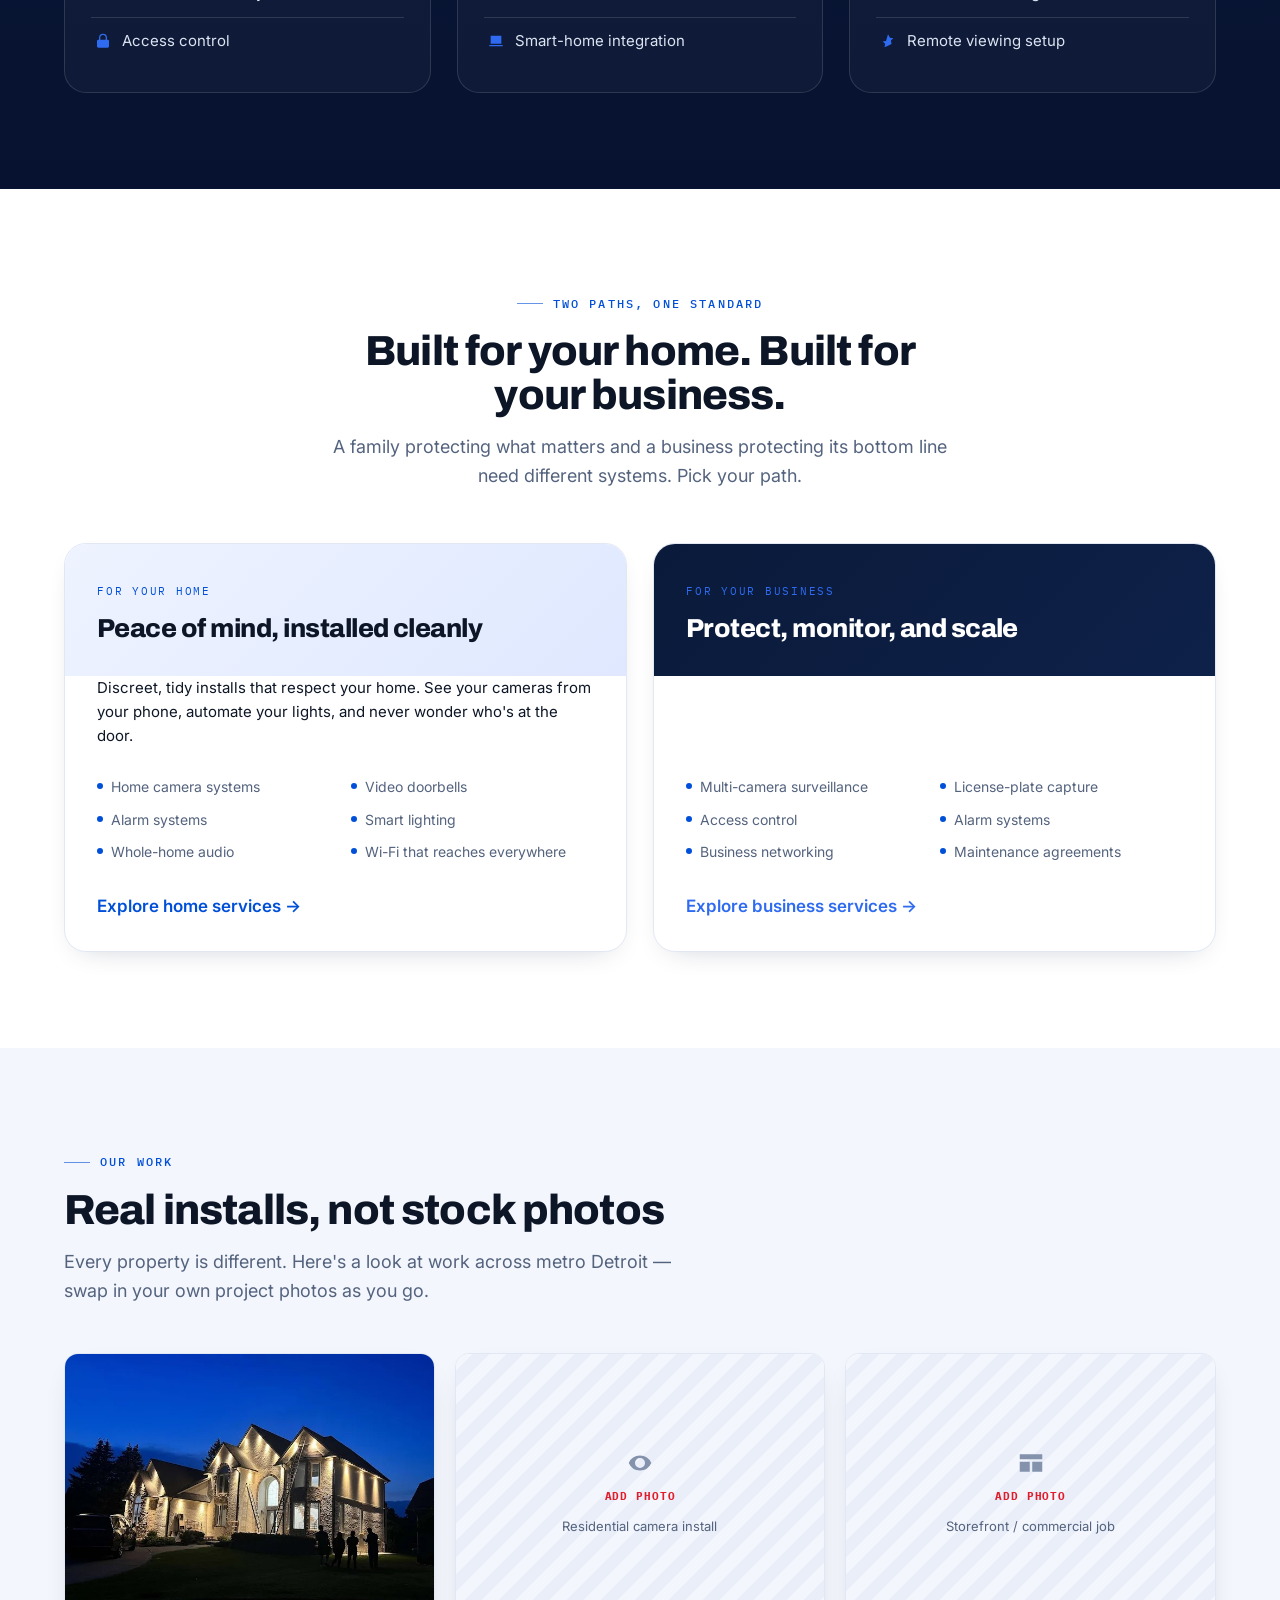
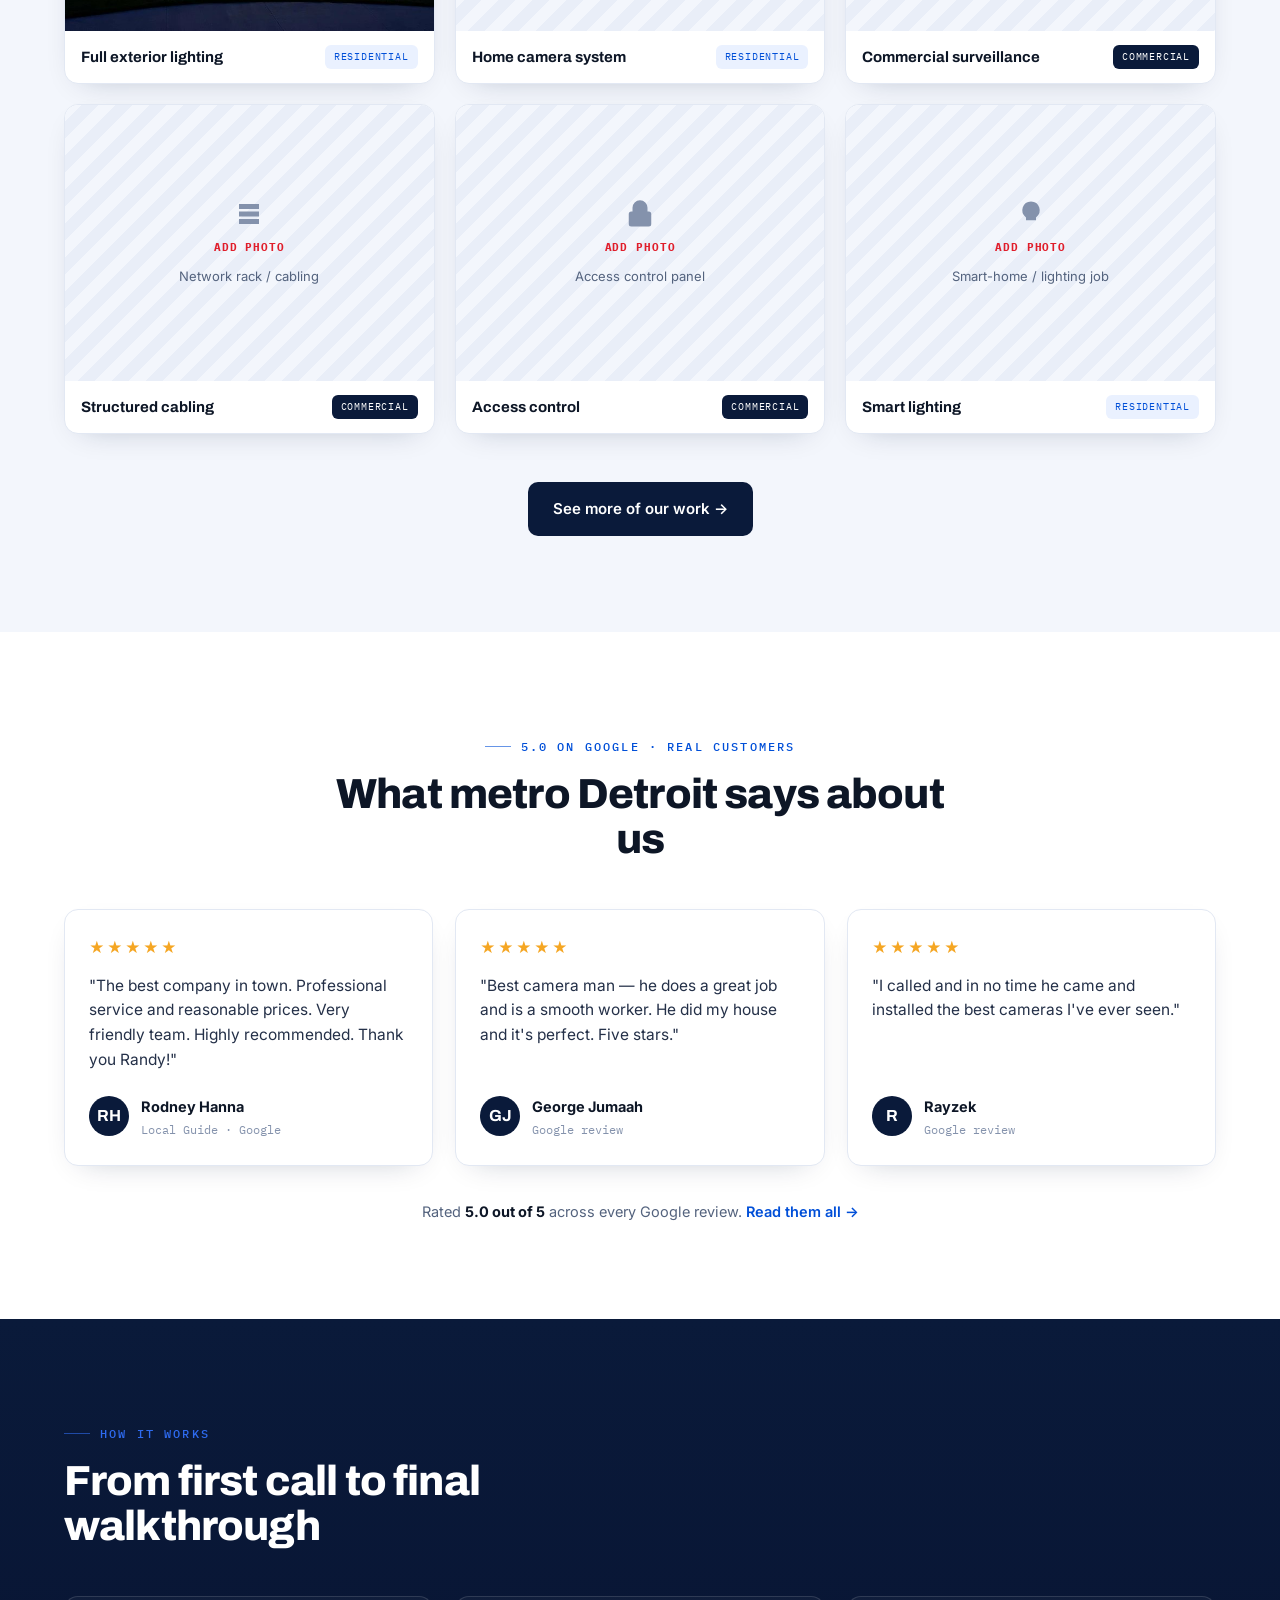
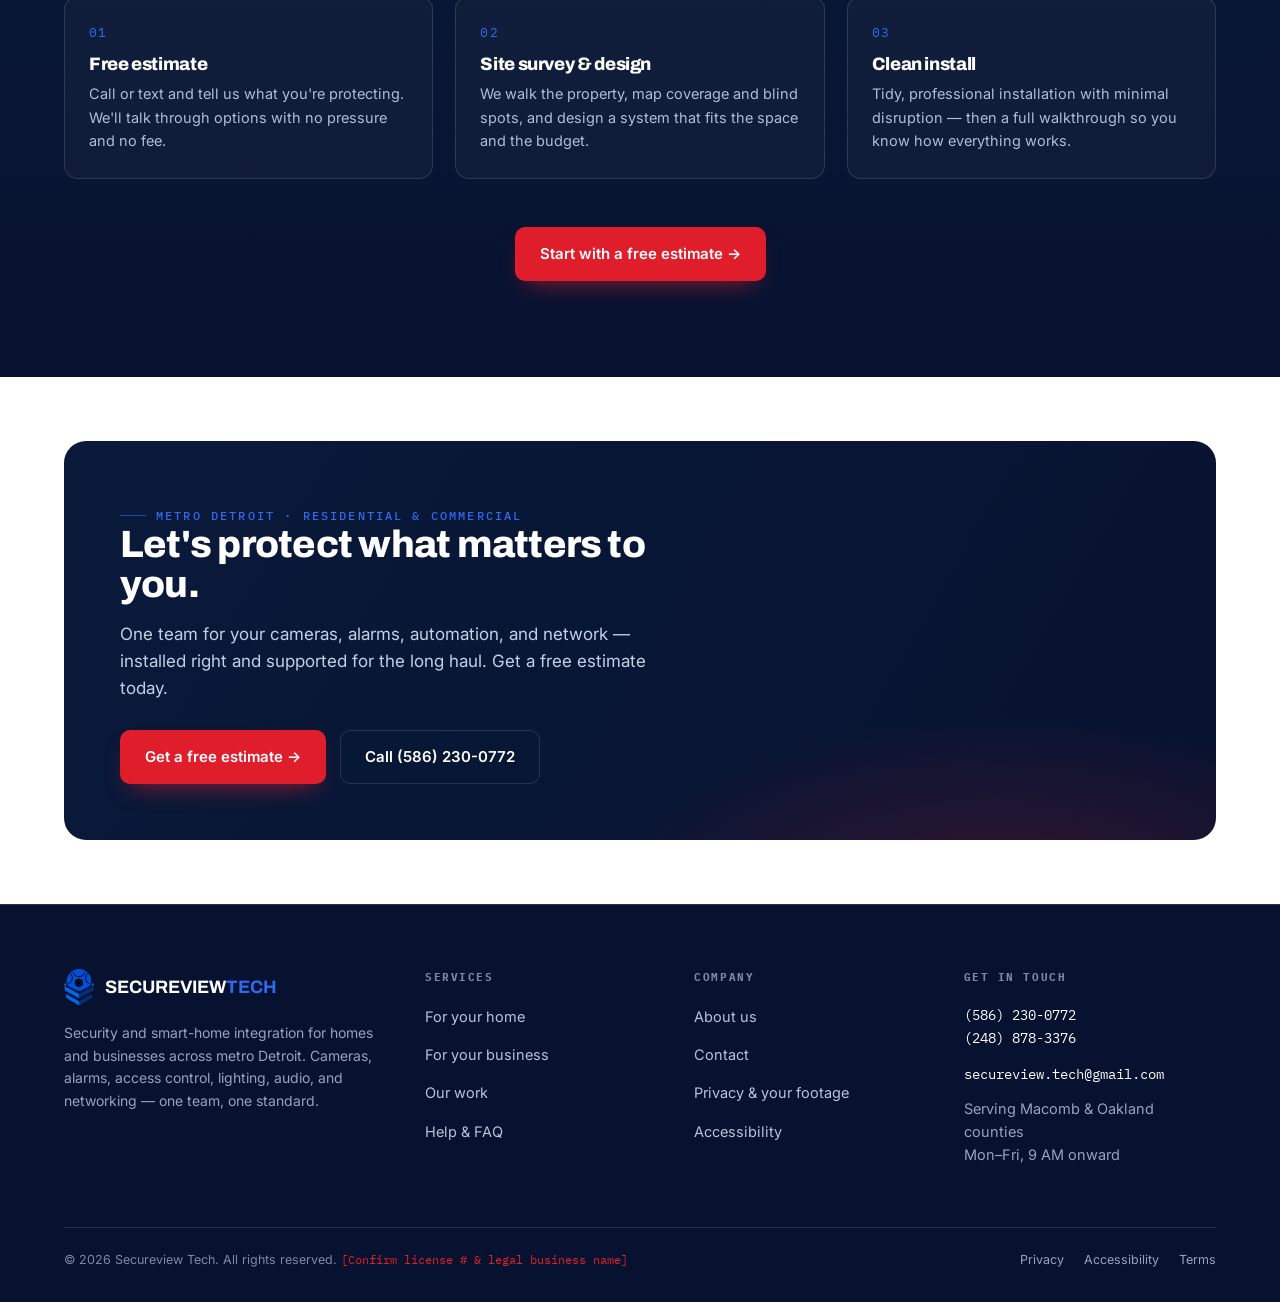
==== commit e61670ec: "Add files via upload" ====
--- a/index.html
+++ b/index.html
@@ -16,7 +16,7 @@
 <header class="nav">
   <div class="nav__inner">
     <a class="brand" href="index.html" aria-label="Secureview Tech home">
-      <img class="brand__shield" src="logo-shield.png" alt="">
+      <span class="brand__shield" role="img" aria-label="Secureview Tech logo"></span>
       <span>
         <span class="brand__name">SECUREVIEW<span>TECH</span></span>
         <span class="brand__tag">Your Security Is Our Priority</span>
@@ -88,7 +88,7 @@
       </div>
       <div class="hero__visual">
         <div class="hero__photo">
-          <img src="work-lighting-dusk.jpg" alt="A metro Detroit home at dusk with a full exterior smart-lighting installation by Secureview Tech">
+          <img src="[data-uri]" alt="A metro Detroit home at dusk with a full exterior smart-lighting installation by Secureview Tech">
           <span class="photo-tag">Real install · Metro Detroit</span>
         </div>
         <div class="hero__badge">
@@ -206,7 +206,7 @@
     </div>
     <div class="gallery">
       <div class="gcard">
-        <div class="gcard__img"><img src="work-lighting-dusk.jpg" alt="Full exterior smart-lighting install on a large home at dusk"></div>
+        <div class="gcard__img"><img src="[data-uri]" alt="Full exterior smart-lighting install on a large home at dusk"></div>
         <div class="gcard__cap"><b>Full exterior lighting</b><span class="tag tag--home">Residential</span></div>
       </div>
       <div class="gcard">
@@ -313,7 +313,7 @@
   <div class="wrap">
     <div class="foot__grid">
       <div>
-        <div class="foot__brand"><img src="logo-shield.png" alt=""><b>SECUREVIEW<span>TECH</span></b></div>
+        <div class="foot__brand"><span class="foot__logo" role="img" aria-label="Secureview Tech logo"></span><b>SECUREVIEW<span>TECH</span></b></div>
         <p class="foot__blurb">Security and smart-home integration for homes and businesses across metro Detroit. Cameras, alarms, access control, lighting, audio, and networking — one team, one standard.</p>
       </div>
       <div>
--- a/styles.css
+++ b/styles.css
@@ -86,7 +86,7 @@
   backdrop-filter:blur(14px);border-bottom:1px solid var(--line-dark)}
 .nav__inner{display:flex;align-items:center;gap:28px;height:74px;max-width:var(--maxw);margin:0 auto;padding:0 24px}
 .brand{display:flex;align-items:center;gap:11px;margin-right:auto}
-.brand__shield{height:44px;width:auto;filter:drop-shadow(0 2px 6px rgba(0,0,0,.35))}
+.brand__shield{display:inline-block;width:34px;height:42px;background:url([data-uri]) center/contain no-repeat;filter:drop-shadow(0 2px 6px rgba(0,0,0,.35))}
 .brand__name{font-family:var(--display);font-weight:800;font-size:19px;letter-spacing:-.01em;color:#fff;line-height:1}
 .brand__name span{color:var(--blue-bright)}
 .brand__tag{display:block;font-family:var(--mono);font-size:9px;letter-spacing:.14em;color:var(--slate-2);margin-top:3px;text-transform:uppercase}
@@ -277,7 +277,7 @@
 .foot{background:var(--navy-deep);color:#B7C3DA;border-top:1px solid var(--line-dark);padding:64px 0 32px}
 .foot__grid{display:grid;grid-template-columns:1.4fr 1fr 1fr 1.1fr;gap:40px}
 .foot__brand{display:flex;align-items:center;gap:11px;margin-bottom:16px}
-.foot__brand img{height:36px}
+.foot__brand img,.foot__logo{display:inline-block;width:30px;height:37px;background:url([data-uri]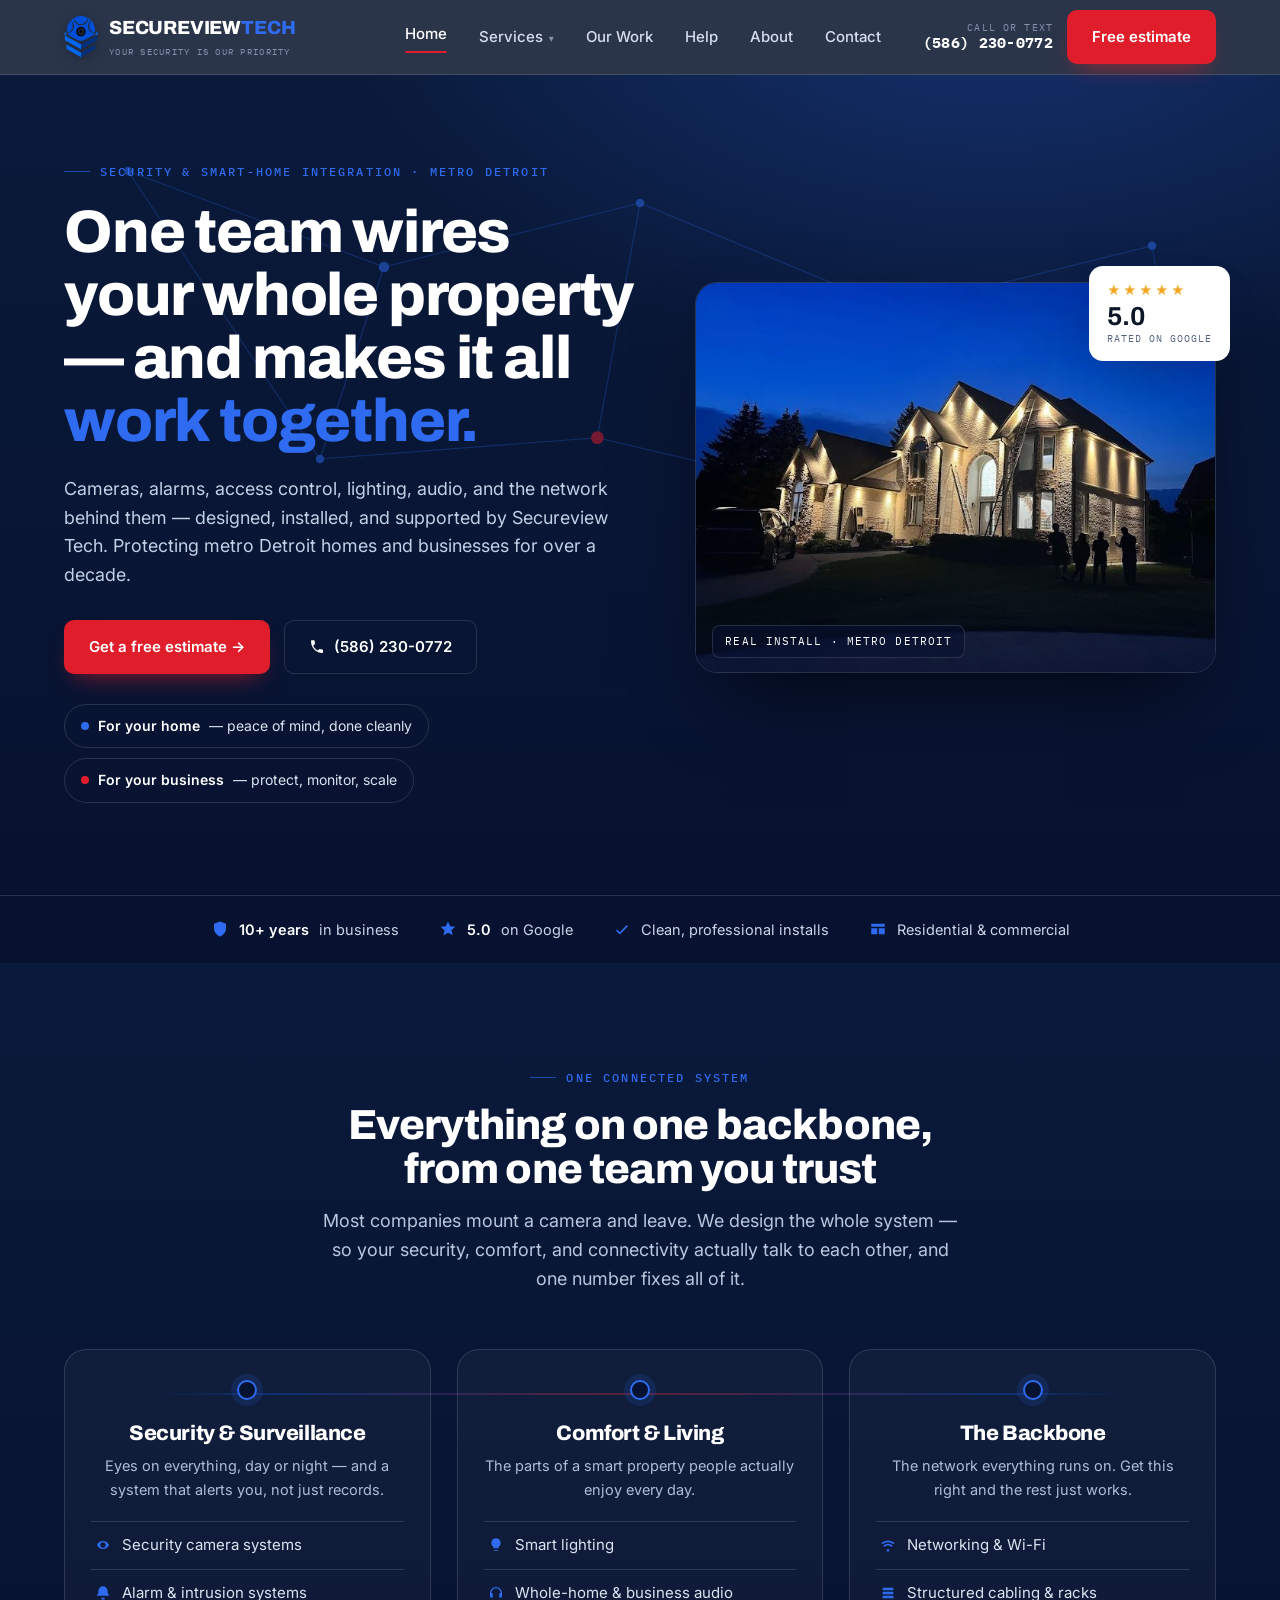
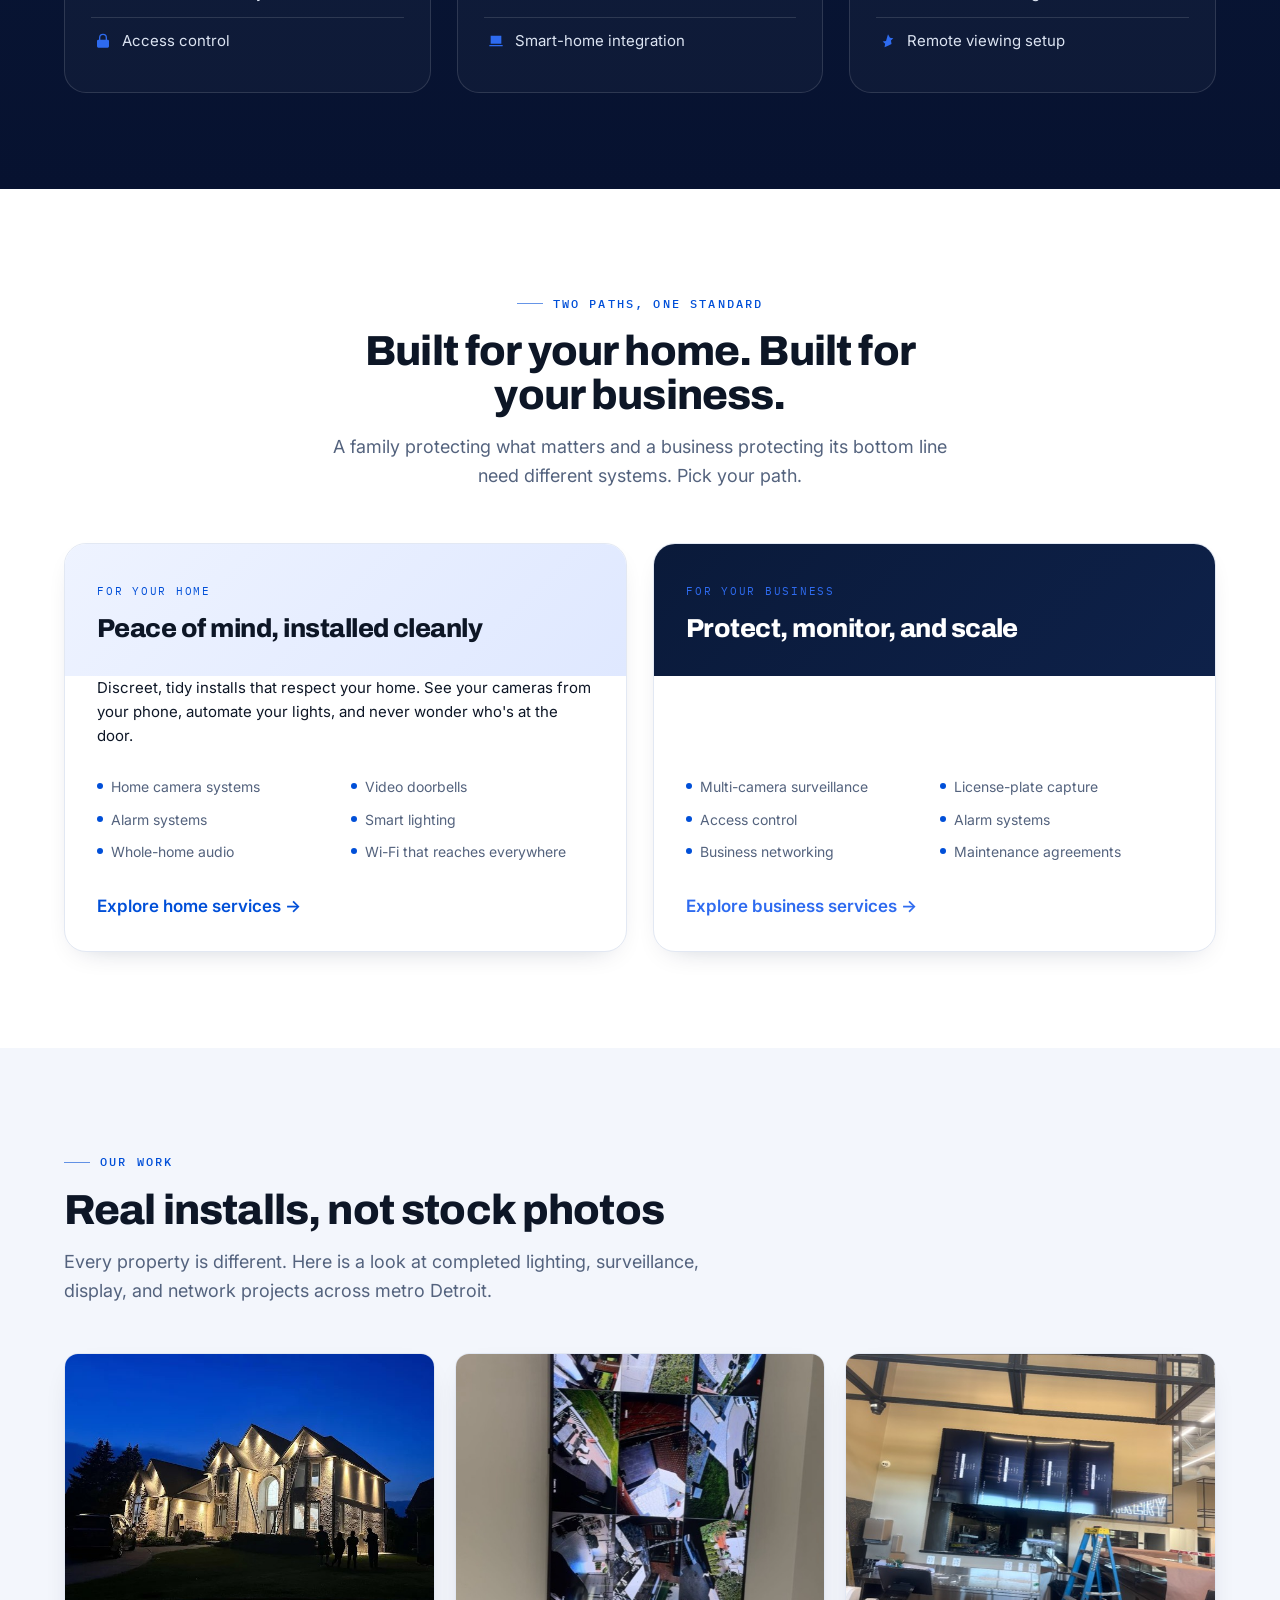
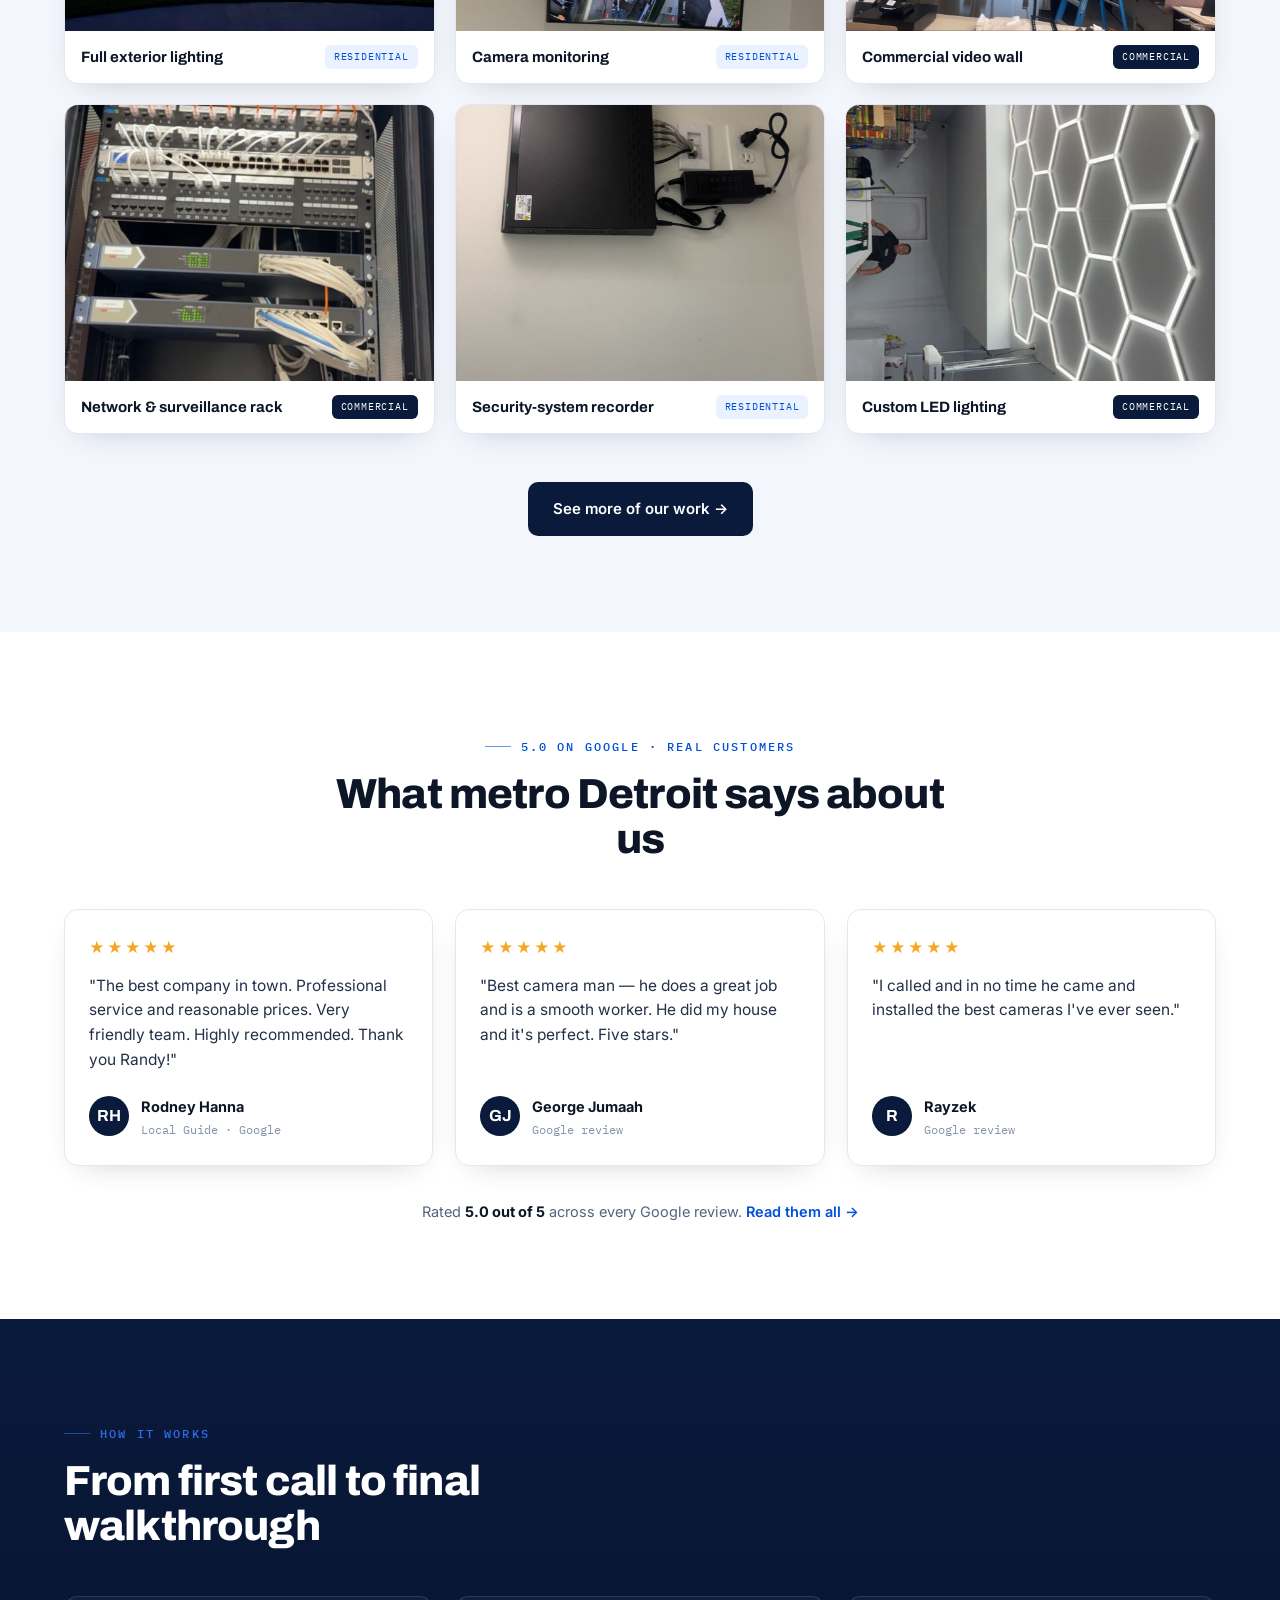
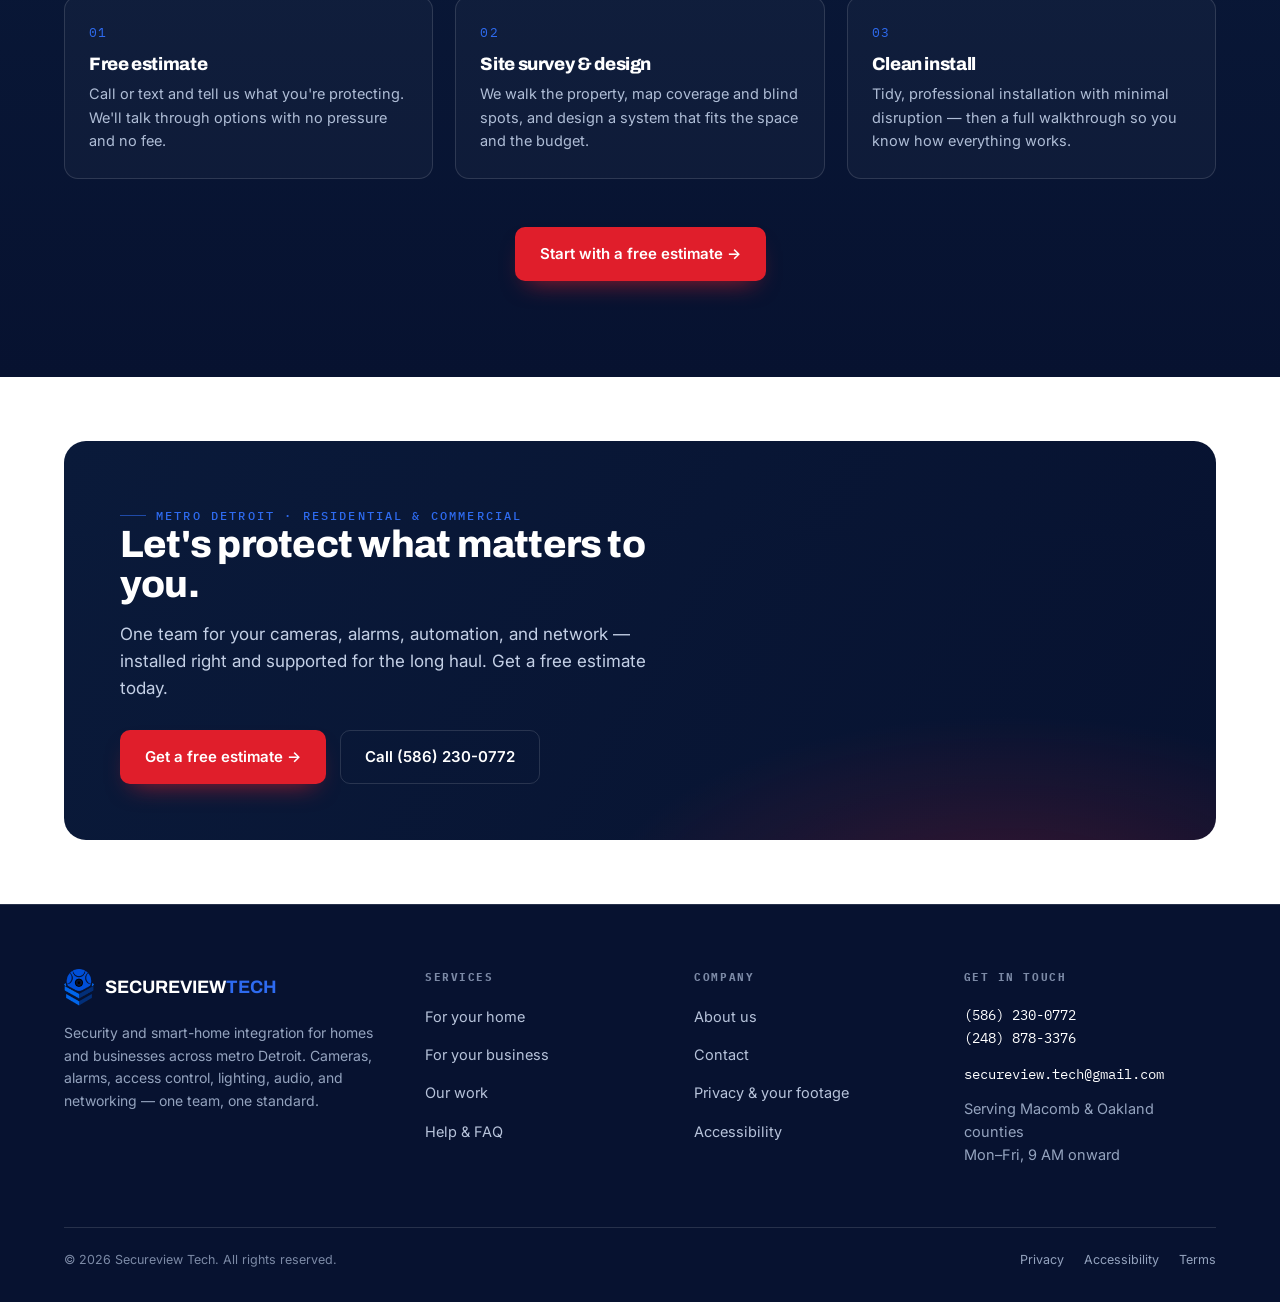
==== commit 5c327ba1: "Add project gallery and mobile optimization" ====
--- a/index.html
+++ b/index.html
@@ -39,7 +39,7 @@
     <div class="nav__cta">
       <span class="nav__phone"><small>Call or text</small><b>(586) 230-0772</b></span>
       <a href="contact.html" class="btn btn--primary">Free estimate</a>
-      <button class="burger" aria-label="Open menu" aria-expanded="false" onclick="toggleMenu(this)">
+      <button class="burger" aria-label="Open menu" aria-controls="mobileNav" aria-expanded="false" onclick="toggleMenu(this)">
         <span></span><span></span><span></span>
       </button>
     </div>
@@ -106,7 +106,7 @@
   <div class="trustbar__row">
     <span class="trustbar__item"><svg width="18" height="18" viewBox="0 0 24 24" fill="currentColor"><path d="M12 2l8 3v6c0 5-3.4 9.4-8 11-4.6-1.6-8-6-8-11V5l8-3z"/></svg><b>10+ years</b> in business</span>
     <span class="trustbar__item"><svg width="18" height="18" viewBox="0 0 24 24" fill="currentColor"><path d="M12 2l2.9 6.3 6.9.6-5.2 4.5 1.6 6.7L12 17l-6.2 3.6 1.6-6.7L2.2 8.9l6.9-.6z"/></svg><b>5.0</b> on Google</span>
-    <span class="trustbar__item"><svg width="18" height="18" viewBox="0 0 24 24" fill="currentColor"><path d="M9 16.2l-3.5-3.5L4 14.2 9 19.2 20 8.2l-1.5-1.5z"/></svg>Licensed &amp; insured <span class="ph">[add license #]</span></span>
+    <span class="trustbar__item"><svg width="18" height="18" viewBox="0 0 24 24" fill="currentColor"><path d="M9 16.2l-3.5-3.5L4 14.2 9 19.2 20 8.2l-1.5-1.5z"/></svg>Clean, professional installs</span>
     <span class="trustbar__item"><svg width="18" height="18" viewBox="0 0 24 24" fill="currentColor"><path d="M3 5h18v4H3zM3 11h8v8H3zM13 11h8v8h-8z"/></svg>Residential &amp; commercial</span>
   </div>
 </div>
@@ -202,7 +202,7 @@
     <div class="sec-head">
       <span class="eyebrow">Our work</span>
       <h2>Real installs, not stock photos</h2>
-      <p>Every property is different. Here's a look at work across metro Detroit — swap in your own project photos as you go.</p>
+      <p>Every property is different. Here is a look at completed lighting, surveillance, display, and network projects across metro Detroit.</p>
     </div>
     <div class="gallery">
       <div class="gcard">
@@ -210,39 +210,24 @@
         <div class="gcard__cap"><b>Full exterior lighting</b><span class="tag tag--home">Residential</span></div>
       </div>
       <div class="gcard">
-        <div class="gcard__ph">
-          <svg width="30" height="30" viewBox="0 0 24 24" fill="currentColor"><path d="M12 6a9.8 9.8 0 00-9 6 9.8 9.8 0 0018 0 9.8 9.8 0 00-9-6zm0 10a4 4 0 110-8 4 4 0 010 8z"/></svg>
-          <b>Add photo</b><small>Residential camera install</small>
-        </div>
-        <div class="gcard__cap"><b>Home camera system</b><span class="tag tag--home">Residential</span></div>
-      </div>
-      <div class="gcard">
-        <div class="gcard__ph">
-          <svg width="30" height="30" viewBox="0 0 24 24" fill="currentColor"><path d="M3 5h18v4H3zM3 11h8v8H3zM13 11h8v8h-8z"/></svg>
-          <b>Add photo</b><small>Storefront / commercial job</small>
-        </div>
-        <div class="gcard__cap"><b>Commercial surveillance</b><span class="tag tag--biz">Commercial</span></div>
-      </div>
-      <div class="gcard">
-        <div class="gcard__ph">
-          <svg width="30" height="30" viewBox="0 0 24 24" fill="currentColor"><path d="M4 4h16v4H4zM4 10h16v4H4zM4 16h16v4H4z"/></svg>
-          <b>Add photo</b><small>Network rack / cabling</small>
-        </div>
-        <div class="gcard__cap"><b>Structured cabling</b><span class="tag tag--biz">Commercial</span></div>
-      </div>
-      <div class="gcard">
-        <div class="gcard__ph">
-          <svg width="30" height="30" viewBox="0 0 24 24" fill="currentColor"><path d="M6 10V7a6 6 0 0112 0v3h1a2 2 0 012 2v8a2 2 0 01-2 2H5a2 2 0 01-2-2v-8a2 2 0 012-2z"/></svg>
-          <b>Add photo</b><small>Access control panel</small>
-        </div>
-        <div class="gcard__cap"><b>Access control</b><span class="tag tag--biz">Commercial</span></div>
-      </div>
-      <div class="gcard">
-        <div class="gcard__ph">
-          <svg width="30" height="30" viewBox="0 0 24 24" fill="currentColor"><path d="M12 2a7 7 0 00-4 12.7V17h8v-2.3A7 7 0 0012 2z"/></svg>
-          <b>Add photo</b><small>Smart-home / lighting job</small>
-        </div>
-        <div class="gcard__cap"><b>Smart lighting</b><span class="tag tag--home">Residential</span></div>
+        <div class="gcard__img"><img src="assets/work/residential-camera-monitoring.jpg" alt="Wall-mounted monitor showing a multi-camera residential security system" width="588" height="1280" loading="lazy" decoding="async"></div>
+        <div class="gcard__cap"><b>Camera monitoring</b><span class="tag tag--home">Residential</span></div>
+      </div>
+      <div class="gcard">
+        <div class="gcard__img"><img src="assets/work/commercial-video-wall-install.jpg" alt="Four-screen commercial video wall installed above a service counter" width="588" height="1280" loading="lazy" decoding="async"></div>
+        <div class="gcard__cap"><b>Commercial video wall</b><span class="tag tag--biz">Commercial</span></div>
+      </div>
+      <div class="gcard">
+        <div class="gcard__img"><img src="assets/work/network-surveillance-cabinet.jpg" alt="Organized commercial network and surveillance equipment cabinet" width="588" height="1280" loading="lazy" decoding="async"></div>
+        <div class="gcard__cap"><b>Network &amp; surveillance rack</b><span class="tag tag--biz">Commercial</span></div>
+      </div>
+      <div class="gcard">
+        <div class="gcard__img"><img src="assets/work/security-system-recorder.jpg" alt="Cleanly mounted security-system recorder with organized power and data cabling" width="588" height="1280" loading="lazy" decoding="async"></div>
+        <div class="gcard__cap"><b>Security-system recorder</b><span class="tag tag--home">Residential</span></div>
+      </div>
+      <div class="gcard">
+        <div class="gcard__img"><img src="assets/work/custom-led-lighting.jpg" alt="Custom geometric LED lighting installation in a retail space" width="588" height="1280" loading="lazy" decoding="async"></div>
+        <div class="gcard__cap"><b>Custom LED lighting</b><span class="tag tag--biz">Commercial</span></div>
       </div>
     </div>
     <p class="center mt-48"><a href="work.html" class="btn btn--dark">See more of our work →</a></p>
@@ -342,7 +327,7 @@
       </div>
     </div>
     <div class="foot__bottom">
-      <span>© 2026 Secureview Tech. All rights reserved. <span class="ph" style="color:var(--red)">[Confirm license # &amp; legal business name]</span></span>
+      <span>© 2026 Secureview Tech. All rights reserved.</span>
       <span class="foot__legal">
         <a href="privacy.html">Privacy</a>
         <a href="accessibility.html">Accessibility</a>
@@ -362,6 +347,8 @@
   var m=document.getElementById('mobileNav');
   var open=m.classList.toggle('open');
   btn.setAttribute('aria-expanded',open);
+  btn.setAttribute('aria-label',open?'Close menu':'Open menu');
+  document.body.classList.toggle('menu-open',open);
 }
 </script>
 </body>
--- a/styles.css
+++ b/styles.css
@@ -380,19 +380,137 @@
   .hero__visual{max-width:520px}
   .clusters,.gallery,.reviews,.steps{grid-template-columns:1fr}
   .split,.contact-grid,.svc{grid-template-columns:1fr}
+  .contact-grid>*{min-width:0}
   .backbone__line{display:none}
   .foot__grid{grid-template-columns:1fr 1fr;gap:32px}
-  .navlinks,.nav__phone{display:none}
-  .burger{display:flex}
+  .navlinks,.nav__phone,.nav__cta>.btn{display:none}
+  .nav__cta{gap:0;flex-shrink:0}
+  .burger{display:flex;width:44px;height:44px;padding:10px;align-items:center;justify-content:center;flex-shrink:0}
   .callbar{display:flex}
   .pathcard__list{grid-template-columns:1fr}
 }
-@media (max-width:560px){
-  .section{padding:64px 0}
-  .cta{padding:36px 26px}
+
+@media (max-width:640px){
+  html{scroll-padding-top:74px}
+  body{padding-bottom:calc(56px + env(safe-area-inset-bottom));overflow-x:hidden}
+  body.menu-open{overflow:hidden}
+  .wrap{padding-inline:20px}
+  .section{padding:68px 0}
+  .section--tight{padding:48px 0}
+
+  .nav__inner{height:66px;padding-inline:16px;gap:12px}
+  .brand{gap:8px;min-width:0}
+  .brand__shield{width:30px;height:37px;flex-shrink:0}
+  .brand__name{font-size:17px;white-space:nowrap}
+  .brand__tag{font-size:7.5px;letter-spacing:.11em;white-space:nowrap}
+  .mobile{inset:66px 0 calc(56px + env(safe-area-inset-bottom));padding:12px 20px 30px}
+  .mobile a{min-height:50px;padding:13px 0;display:flex;align-items:center}
+  .mobile .sub{font-size:16px;padding-left:14px}
+  .mobile .btn{justify-content:center;margin-top:18px;min-height:50px}
+
+  .hero{padding:52px 0 66px}
+  .hero__grid{gap:34px}
+  .hero h1{font-size:clamp(32px,10.5vw,44px);margin-top:16px}
+  .hero__sub{font-size:16px;margin:18px 0 24px}
+  .hero__actions{display:grid;grid-template-columns:1fr;gap:10px}
+  .hero__actions .btn{width:100%;min-height:50px;justify-content:center}
+  .hero__paths{display:grid;grid-template-columns:1fr;gap:8px;margin-top:22px}
+  .pathchip{min-height:48px;padding:11px 14px;border-radius:12px;font-size:13.5px}
+  .hero__visual{max-width:none;width:100%}
+  .hero__badge{top:-10px;right:8px;padding:10px 12px;border-radius:12px}
+  .hero__badge b{font-size:22px}
+  .hero__badge small{font-size:8.5px}
+  .photo-tag{left:10px;bottom:10px;font-size:9px;padding:6px 9px}
+
+  .trustbar__row{display:grid;grid-template-columns:1fr 1fr;gap:14px 18px;justify-content:stretch;padding:20px}
+  .trustbar__item{align-items:flex-start;font-size:13px;line-height:1.35}
+  .trustbar__item svg{width:16px;height:16px;margin-top:1px}
+
+  .sec-head p{font-size:16px}
+  .backbone{margin-top:40px}
+  .clusters,.gallery,.reviews,.steps{gap:16px}
+  .cluster{padding:25px 20px 22px}
+  .split{gap:16px;margin-top:36px}
+  .pathcard__top{padding:25px 22px 20px}
+  .pathcard h3{font-size:23px}
+  .pathcard__desc{padding:0 22px 6px;font-size:15.5px}
+  .pathcard__list{padding:17px 22px 6px;gap:9px}
+  .pathcard__list li{font-size:14.5px}
+  .pathcard__foot{padding:20px 22px 24px}
+  .pathcard__link{min-height:44px;align-items:center}
+  .gallery{margin-top:34px}
+  .gcard__cap{padding:13px 14px;flex-wrap:wrap}
+  .review,.step{padding:22px 20px}
+  .reviews__foot{margin-top:26px}
+
+  .cta{padding:34px 22px}
+  .cta p{font-size:16px;margin:14px 0 24px}
+  .cta__actions{display:grid;grid-template-columns:1fr;gap:10px}
+  .cta__actions .btn{width:100%;min-height:50px;justify-content:center}
+
+  .phead{padding:44px 0 40px}
+  .phead h1{font-size:clamp(30px,9.5vw,38px);margin-top:14px}
+  .phead p{font-size:16px;margin-top:15px}
+  .crumbs{font-size:11px;line-height:1.5}
+  .crumbs a{display:inline-flex;min-height:36px;align-items:center}
+  .prose h2{font-size:23px;margin:36px 0 12px}
+  .prose h3{font-size:18px}
+  .prose p,.prose li{font-size:16px}
+  .prose ul{padding-left:19px}
+  .note{padding:16px 18px;margin:18px 0}
+  .faq__group{margin-bottom:32px}
+  .faq__group>h3{font-size:20px}
+  details.qa summary{min-height:56px;padding:15px 17px;font-size:16px}
+  details.qa .qa__body{padding:0 17px 18px;font-size:15.5px}
+
+  .contact-grid{gap:22px}
+  .formcard,.infocard{padding:22px 18px;min-width:0}
+  .field{margin-bottom:16px;min-width:0}
+  .field label{font-size:14px}
+  .field input,.field select,.field textarea{min-width:0;min-height:48px;font-size:16px;padding:13px 14px}
+  .field textarea{min-height:132px}
+  .field--row{grid-template-columns:1fr;gap:0}
+  .infoline{padding:14px 0}
+  .infoline a,.infoline span{font-size:15.5px;overflow-wrap:anywhere}
+
+  .svc{gap:16px;margin-top:32px}
+  .svc__item{padding:22px 20px}
+  .svc__item p{font-size:15.5px}
+
+  .foot{padding:48px 0 24px}
   .foot__grid{grid-template-columns:1fr}
-  .field--row{grid-template-columns:1fr}
-  body{padding-bottom:56px}
+  .foot ul{gap:0}
+  .foot ul a{display:flex;align-items:center;min-height:44px;font-size:15px}
+  .foot__contact div{margin-bottom:8px}
+  .foot__contact a{display:inline-flex;align-items:center;min-height:44px;font-size:14px}
+  .foot__bottom{margin-top:34px}
+  .foot__legal{gap:8px 18px}
+  .foot__legal a{display:inline-flex;align-items:center;min-height:44px}
+
+  .callbar{min-height:56px;padding:12px 18px calc(12px + env(safe-area-inset-bottom));font-size:15px;touch-action:manipulation}
+  a,button,summary{touch-action:manipulation}
+}
+
+@media (max-width:360px){
+  .wrap{padding-inline:16px}
+  .nav__inner{padding-inline:12px;gap:8px}
+  .brand__shield{width:28px;height:35px}
+  .brand__name{font-size:16px}
+  .brand__tag{font-size:7px;letter-spacing:.08em}
+  .eyebrow{font-size:10.5px;letter-spacing:.12em;gap:8px}
+  .eyebrow::before{width:20px}
+  .hero h1{font-size:31px}
+  .hero__badge{transform:scale(.9);transform-origin:top right}
+  .trustbar__row{padding-inline:16px;gap:12px}
+  .gcard__cap b{font-size:14px}
+  .gcard__cap .tag{font-size:9px}
+  .btn{padding-inline:17px;white-space:normal;text-align:center}
+  .formcard,.infocard{padding-inline:16px}
+}
+
+@media (hover:none){
+  .btn:hover,.pathchip:hover,.cluster:hover,.pathcard:hover{transform:none}
+  .gcard:hover .gcard__img img{transform:none}
 }
 
 @media (prefers-reduced-motion:reduce){
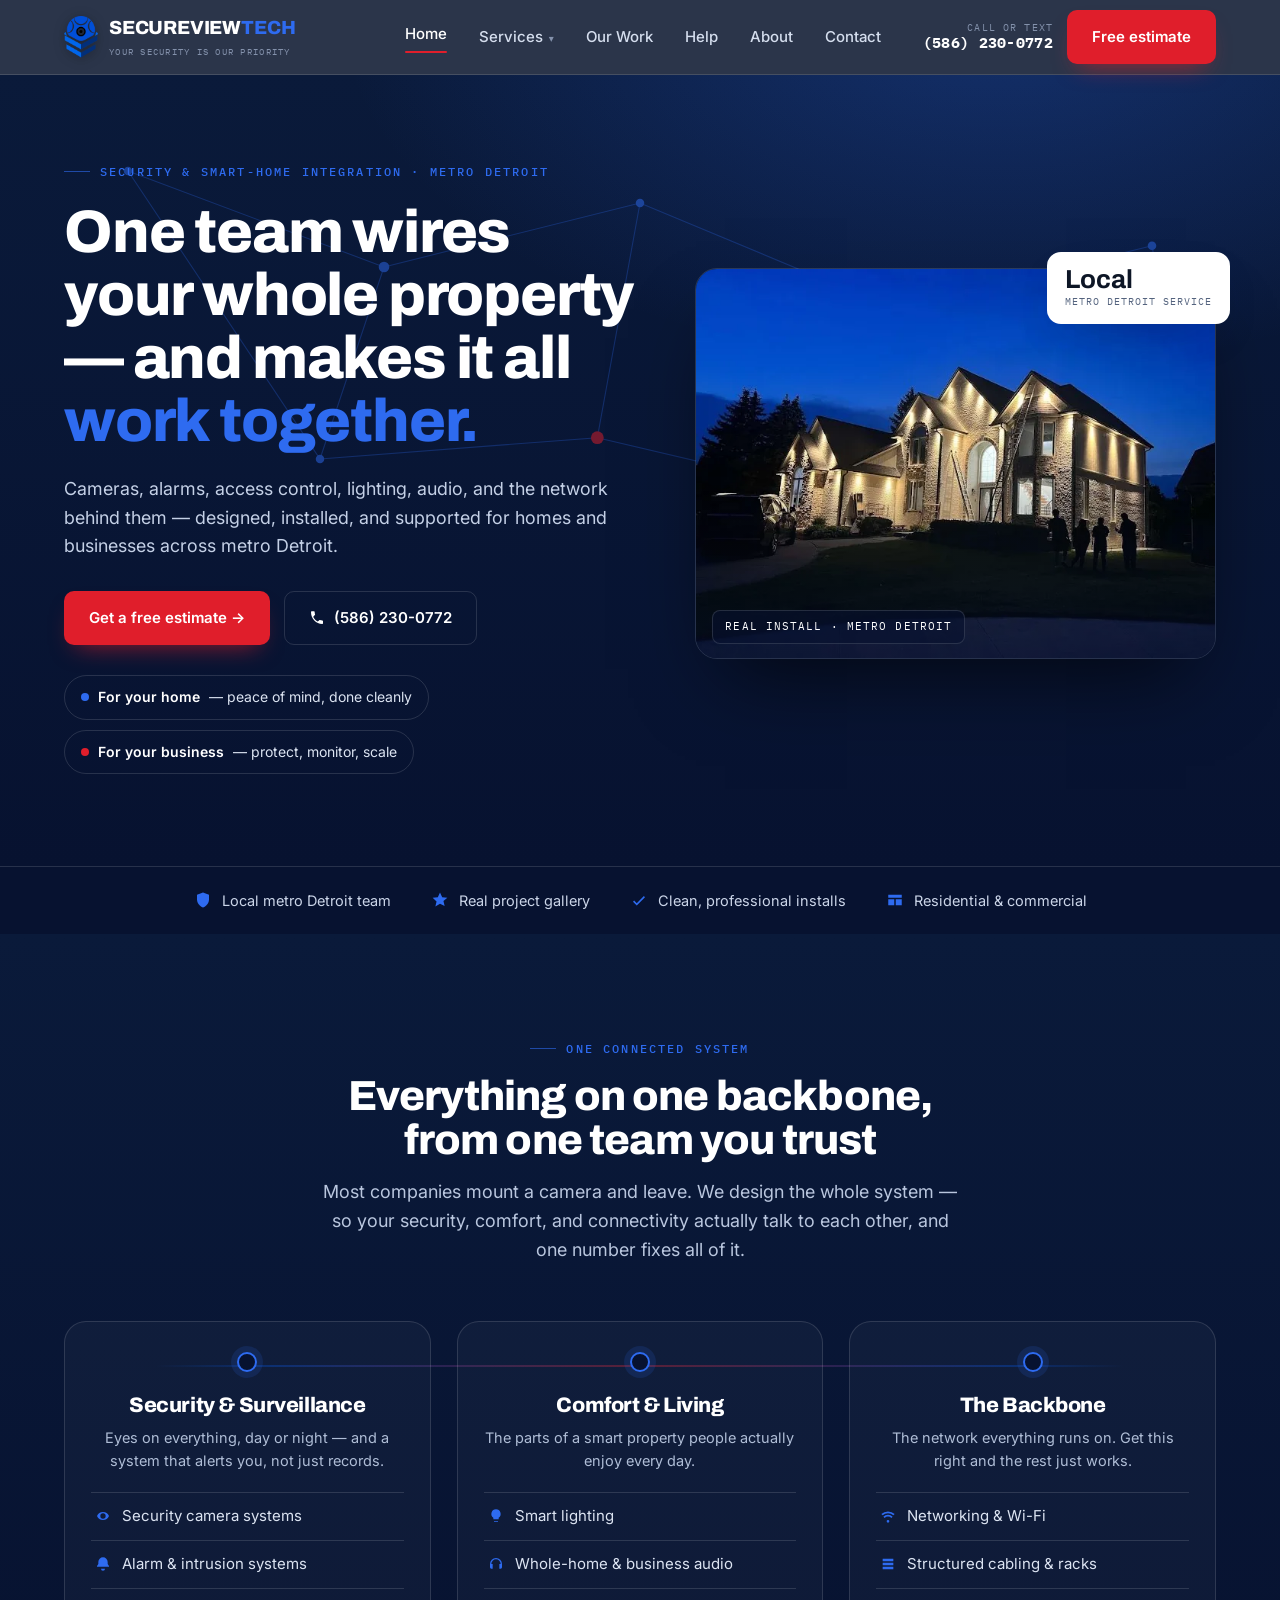
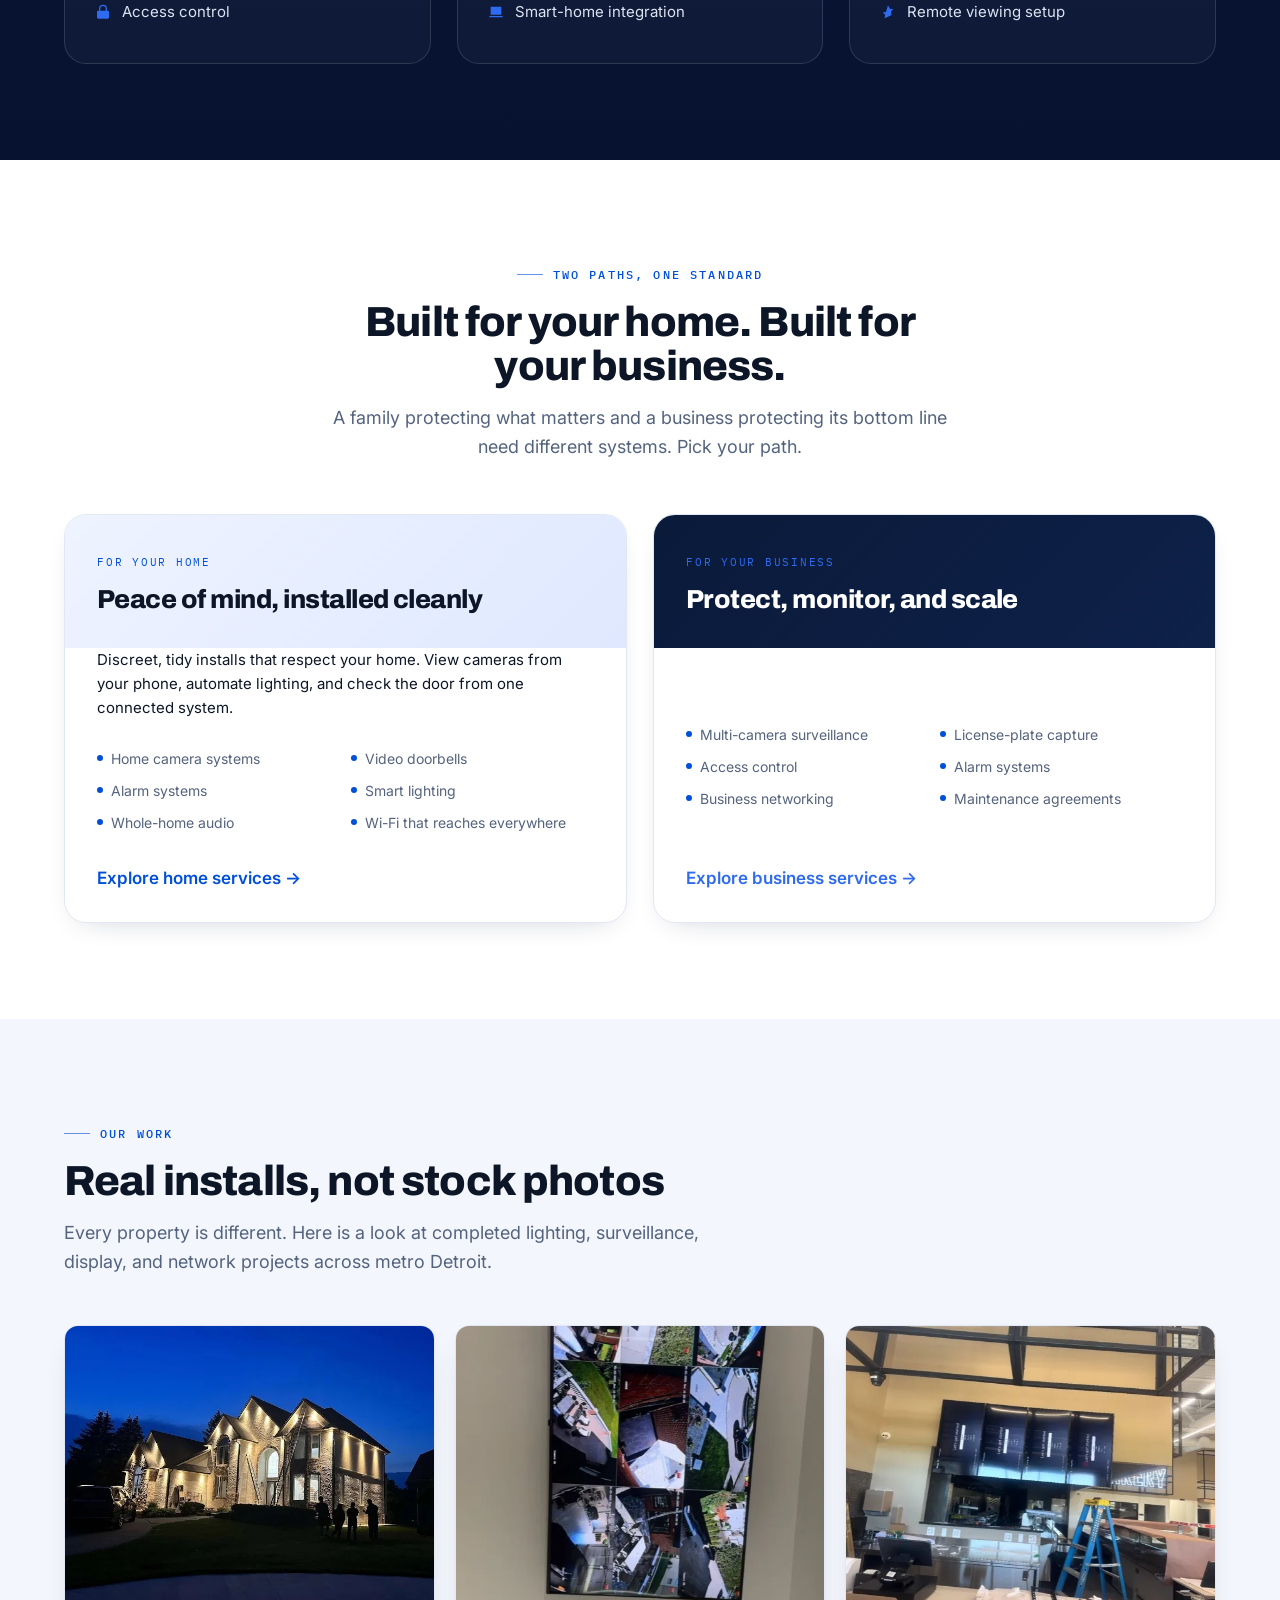
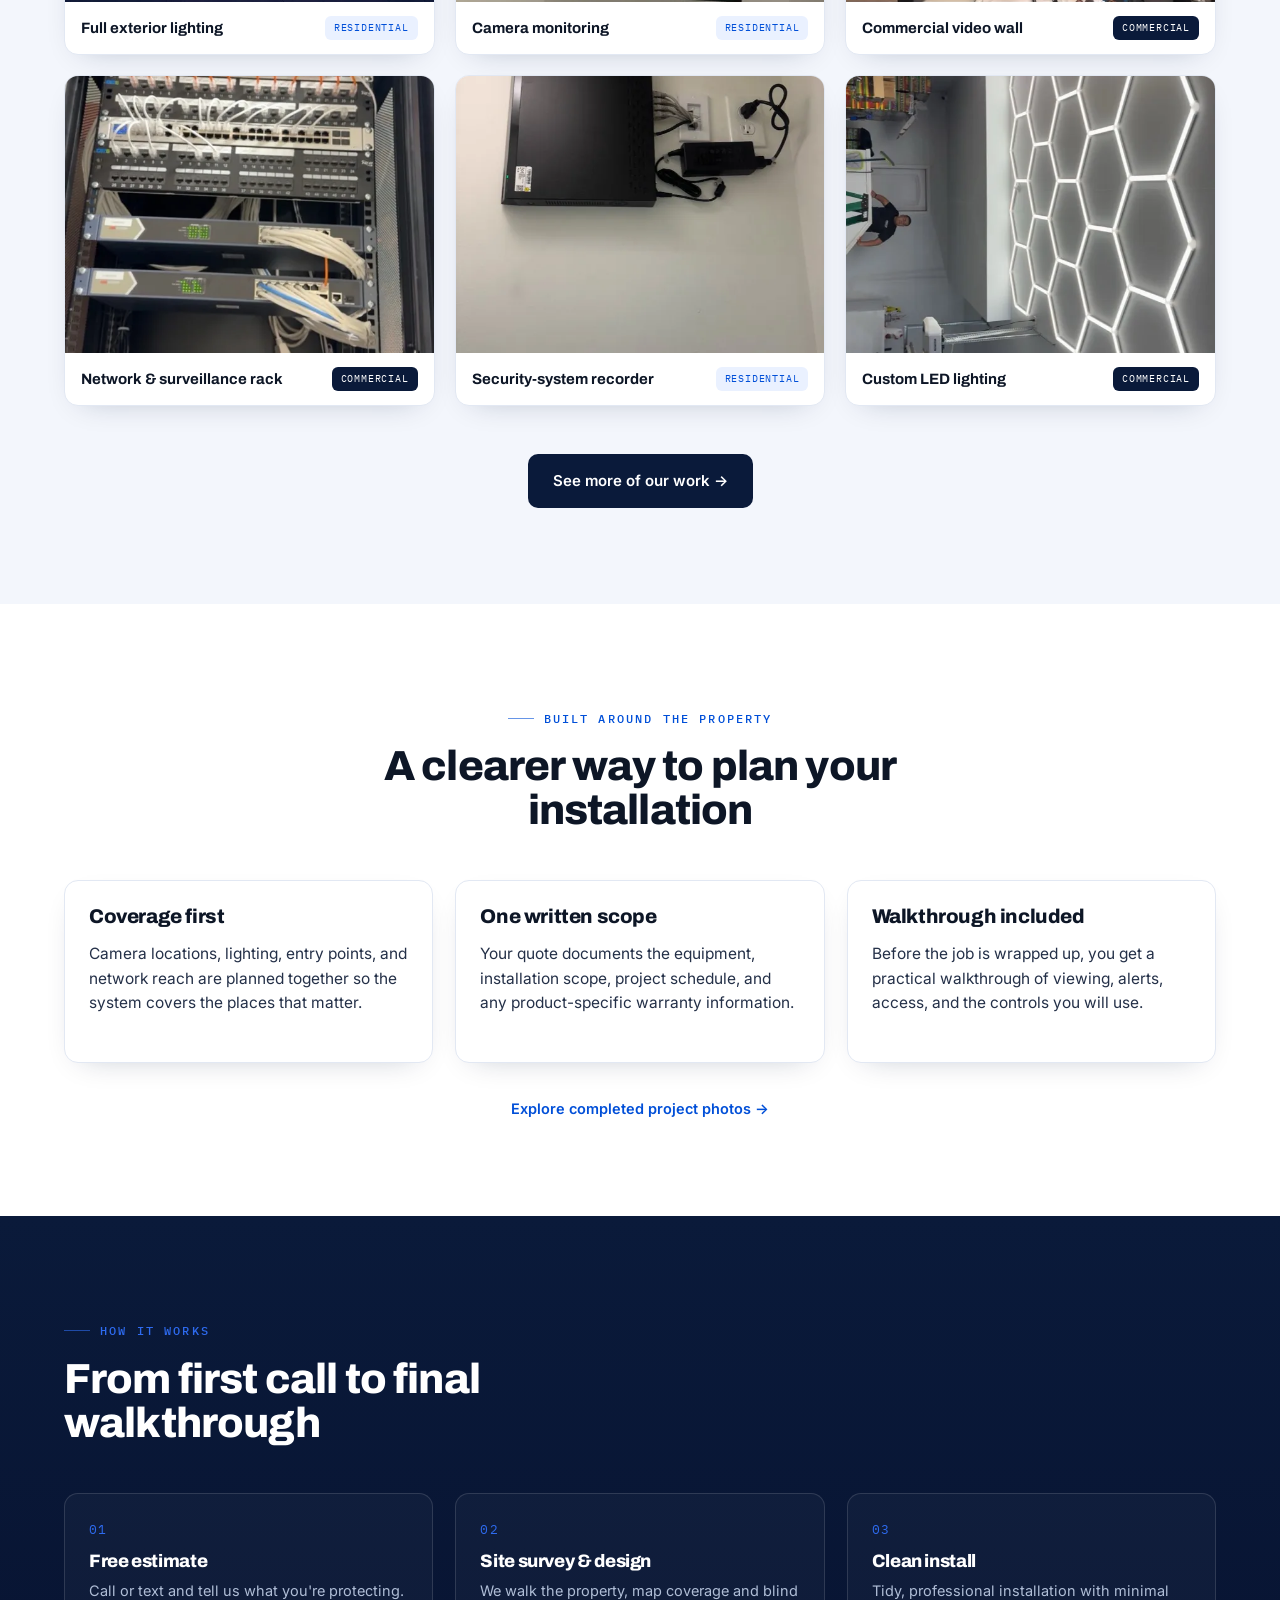
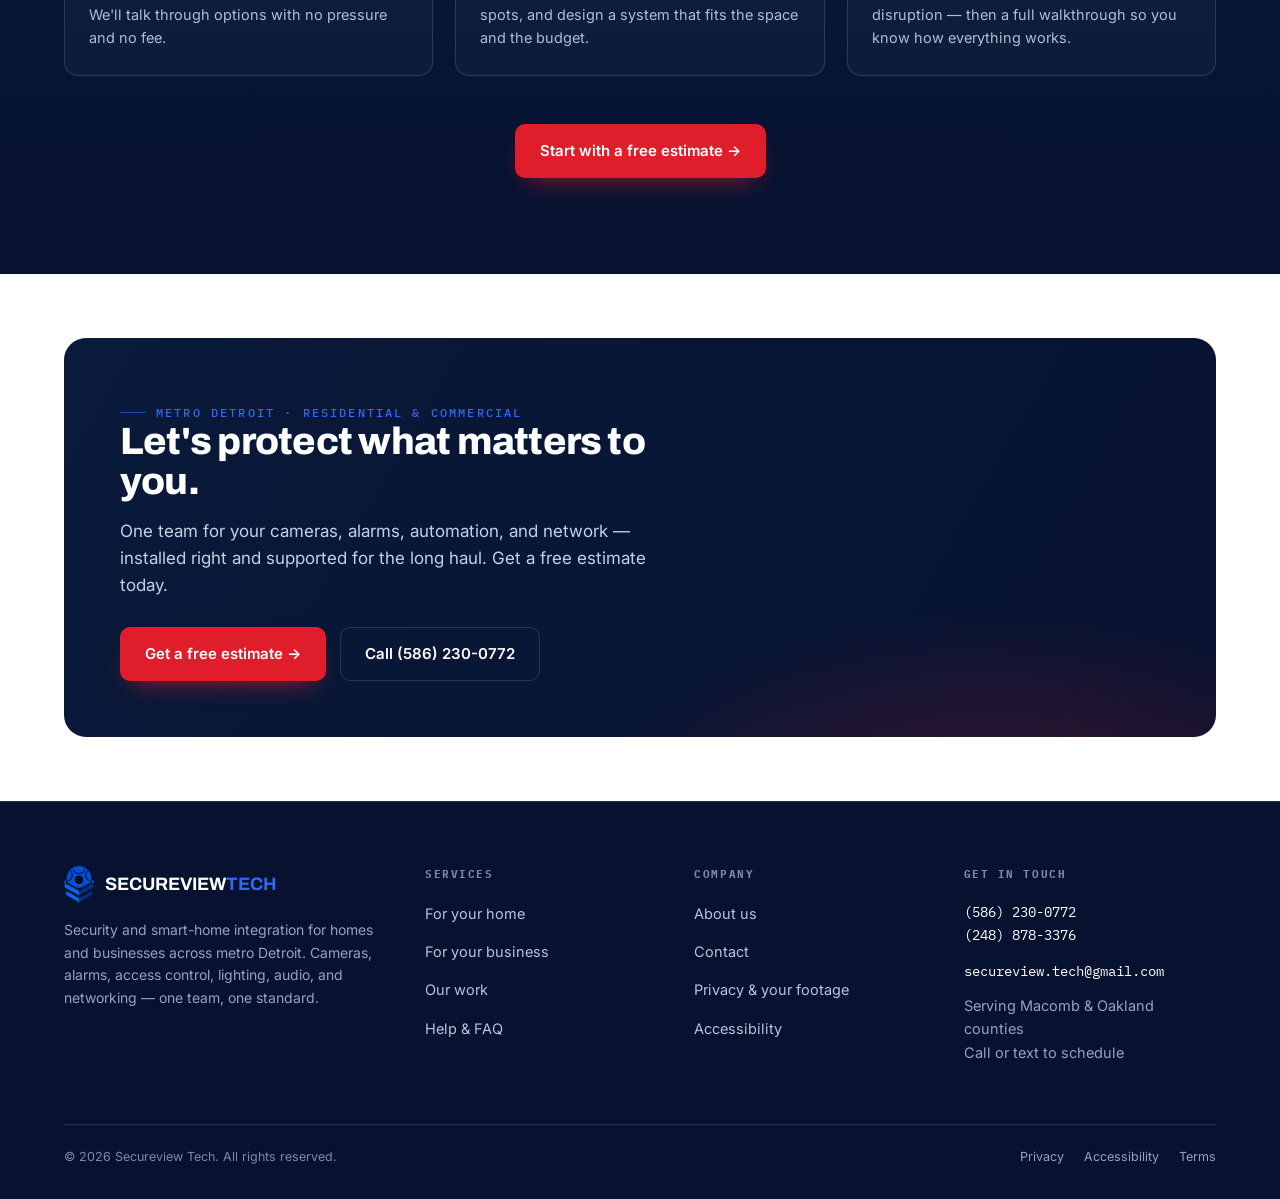
==== commit 3b571007: "Complete launch readiness pass" ====
--- a/index.html
+++ b/index.html
@@ -4,13 +4,55 @@
 <meta charset="UTF-8">
 <meta name="viewport" content="width=device-width, initial-scale=1.0">
 <title>Secureview Tech — Security &amp; Smart-Home Integration | Metro Detroit</title>
-<meta name="description" content="One team for your home or business: cameras, alarms, access control, smart lighting, audio, and the network behind it all. Serving metro Detroit for over a decade.">
+<meta name="description" content="Security cameras, alarms, access control, smart lighting, audio, and networking installed for homes and businesses across metro Detroit.">
+<meta name="robots" content="index,follow,max-image-preview:large">
+<meta name="theme-color" content="#09142d">
+<meta name="referrer" content="strict-origin-when-cross-origin">
+<link rel="canonical" href="https://zandstrading1-hash.github.io/secure-view-tech/">
+<link rel="icon" type="image/png" href="assets/secureview-logo.png">
+<link rel="apple-touch-icon" href="assets/secureview-logo.png">
+<link rel="manifest" href="site.webmanifest">
+<meta property="og:type" content="website">
+<meta property="og:site_name" content="Secureview Tech">
+<meta property="og:title" content="Secureview Tech — Security &amp; Smart-Home Integration | Metro Detroit">
+<meta property="og:description" content="Security cameras, alarms, access control, smart lighting, audio, and networking installed for homes and businesses across metro Detroit.">
+<meta property="og:url" content="https://zandstrading1-hash.github.io/secure-view-tech/">
+<meta property="og:image" content="https://zandstrading1-hash.github.io/secure-view-tech/assets/og-secureview.png">
+<meta property="og:image:alt" content="Secureview Tech security and smart-property installation in metro Detroit">
+<meta name="twitter:card" content="summary_large_image">
+<meta name="twitter:title" content="Secureview Tech — Security &amp; Smart-Home Integration | Metro Detroit">
+<meta name="twitter:description" content="Security cameras, alarms, access control, smart lighting, audio, and networking installed for homes and businesses across metro Detroit.">
+<meta name="twitter:image" content="https://zandstrading1-hash.github.io/secure-view-tech/assets/og-secureview.png">
 <link rel="preconnect" href="https://fonts.googleapis.com">
 <link rel="preconnect" href="https://fonts.gstatic.com" crossorigin>
 <link href="https://fonts.googleapis.com/css2?family=Archivo:wght@600;700;800;900&family=Inter:wght@400;500;600;700&family=IBM+Plex+Mono:wght@400;500&display=swap" rel="stylesheet">
 <link rel="stylesheet" href="styles.css">
+<script type="application/ld+json">
+{
+  "@context": "https://schema.org",
+  "@type": "LocalBusiness",
+  "name": "Secureview Tech",
+  "url": "https://zandstrading1-hash.github.io/secure-view-tech/",
+  "image": "https://zandstrading1-hash.github.io/secure-view-tech/assets/og-secureview.png",
+  "telephone": ["+1-586-230-0772", "+1-248-878-3376"],
+  "email": "secureview.tech@gmail.com",
+  "areaServed": [
+    {"@type": "AdministrativeArea", "name": "Macomb County, Michigan"},
+    {"@type": "AdministrativeArea", "name": "Oakland County, Michigan"}
+  ],
+  "serviceType": [
+    "Security camera installation",
+    "Alarm system installation",
+    "Access control installation",
+    "Smart lighting installation",
+    "Audio installation",
+    "Network cabling"
+  ]
+}
+</script>
 </head>
 <body>
+<a class="skip-link" href="#main-content">Skip to main content</a>
 
 <!-- ===== HEADER ===== -->
 <header class="nav">
@@ -45,7 +87,7 @@
     </div>
   </div>
 </header>
-<div class="mobile" id="mobileNav">
+<div class="mobile" id="mobileNav" role="navigation" aria-label="Mobile" aria-hidden="true">
   <a href="index.html">Home</a>
   <a href="residential.html">Services — For Your Home</a>
   <a href="commercial.html" class="sub">For Your Business</a>
@@ -57,6 +99,7 @@
 </div>
 
 <!-- ===== HERO ===== -->
+<main id="main-content">
 <section class="hero">
   <svg class="nodes" viewBox="0 0 1200 600" preserveAspectRatio="xMidYMid slice" aria-hidden="true">
     <g stroke="#2E6BF0" stroke-width="1" fill="none" opacity="0.55">
@@ -73,7 +116,7 @@
       <div class="hero__copy">
         <span class="eyebrow eyebrow--light">Security &amp; smart-home integration · Metro Detroit</span>
         <h1>One team wires your whole property — and makes it all <em>work together.</em></h1>
-        <p class="hero__sub">Cameras, alarms, access control, lighting, audio, and the network behind them — designed, installed, and supported by Secureview Tech. Protecting metro Detroit homes and businesses for over a decade.</p>
+        <p class="hero__sub">Cameras, alarms, access control, lighting, audio, and the network behind them — designed, installed, and supported for homes and businesses across metro Detroit.</p>
         <div class="hero__actions">
           <a href="contact.html" class="btn btn--primary">Get a free estimate →</a>
           <a href="tel:15862300772" class="btn btn--ghost">
@@ -88,13 +131,12 @@
       </div>
       <div class="hero__visual">
         <div class="hero__photo">
-          <img src="[data-uri]" alt="A metro Detroit home at dusk with a full exterior smart-lighting installation by Secureview Tech">
+          <img src="assets/featured-install.webp" alt="A metro Detroit home at dusk with exterior smart lighting" width="680" height="510" decoding="async" fetchpriority="high">
           <span class="photo-tag">Real install · Metro Detroit</span>
         </div>
         <div class="hero__badge">
-          <span class="stars">★★★★★</span>
-          <b>5.0</b>
-          <small>Rated on Google</small>
+          <b>Local</b>
+          <small>Metro Detroit service</small>
         </div>
       </div>
     </div>
@@ -104,8 +146,8 @@
 <!-- ===== TRUST BAR ===== -->
 <div class="trustbar">
   <div class="trustbar__row">
-    <span class="trustbar__item"><svg width="18" height="18" viewBox="0 0 24 24" fill="currentColor"><path d="M12 2l8 3v6c0 5-3.4 9.4-8 11-4.6-1.6-8-6-8-11V5l8-3z"/></svg><b>10+ years</b> in business</span>
-    <span class="trustbar__item"><svg width="18" height="18" viewBox="0 0 24 24" fill="currentColor"><path d="M12 2l2.9 6.3 6.9.6-5.2 4.5 1.6 6.7L12 17l-6.2 3.6 1.6-6.7L2.2 8.9l6.9-.6z"/></svg><b>5.0</b> on Google</span>
+    <span class="trustbar__item"><svg width="18" height="18" viewBox="0 0 24 24" fill="currentColor"><path d="M12 2l8 3v6c0 5-3.4 9.4-8 11-4.6-1.6-8-6-8-11V5l8-3z"/></svg>Local metro Detroit team</span>
+    <span class="trustbar__item"><svg width="18" height="18" viewBox="0 0 24 24" fill="currentColor"><path d="M12 2l2.9 6.3 6.9.6-5.2 4.5 1.6 6.7L12 17l-6.2 3.6 1.6-6.7L2.2 8.9l6.9-.6z"/></svg>Real project gallery</span>
     <span class="trustbar__item"><svg width="18" height="18" viewBox="0 0 24 24" fill="currentColor"><path d="M9 16.2l-3.5-3.5L4 14.2 9 19.2 20 8.2l-1.5-1.5z"/></svg>Clean, professional installs</span>
     <span class="trustbar__item"><svg width="18" height="18" viewBox="0 0 24 24" fill="currentColor"><path d="M3 5h18v4H3zM3 11h8v8H3zM13 11h8v8h-8z"/></svg>Residential &amp; commercial</span>
   </div>
@@ -171,7 +213,7 @@
           <span class="pathcard__kicker">For your home</span>
           <h3>Peace of mind, installed cleanly</h3>
         </div>
-        <p class="pathcard__desc">Discreet, tidy installs that respect your home. See your cameras from your phone, automate your lights, and never wonder who's at the door.</p>
+        <p class="pathcard__desc">Discreet, tidy installs that respect your home. View cameras from your phone, automate lighting, and check the door from one connected system.</p>
         <ul class="pathcard__list">
           <li>Home camera systems</li><li>Video doorbells</li>
           <li>Alarm systems</li><li>Smart lighting</li>
@@ -184,7 +226,7 @@
           <span class="pathcard__kicker">For your business</span>
           <h3>Protect, monitor, and scale</h3>
         </div>
-        <p class="pathcard__desc">Loss prevention, liability coverage, and systems sized to grow with you — backed by maintenance agreements so you're never left offline.</p>
+        <p class="pathcard__desc">Surveillance, access control, alarms, and networking planned together, with maintenance options available for supported systems.</p>
         <ul class="pathcard__list">
           <li>Multi-camera surveillance</li><li>License-plate capture</li>
           <li>Access control</li><li>Alarm systems</li>
@@ -206,27 +248,27 @@
     </div>
     <div class="gallery">
       <div class="gcard">
-        <div class="gcard__img"><img src="[data-uri]" alt="Full exterior smart-lighting install on a large home at dusk"></div>
+        <div class="gcard__img"><img src="assets/featured-install.webp" alt="Full exterior smart-lighting install on a large home at dusk" width="680" height="510" loading="lazy" decoding="async"></div>
         <div class="gcard__cap"><b>Full exterior lighting</b><span class="tag tag--home">Residential</span></div>
       </div>
       <div class="gcard">
-        <div class="gcard__img"><img src="assets/work/residential-camera-monitoring.jpg" alt="Wall-mounted monitor showing a multi-camera residential security system" width="588" height="1280" loading="lazy" decoding="async"></div>
+        <div class="gcard__img"><img src="assets/work/residential-camera-monitoring.webp" alt="Wall-mounted monitor showing a multi-camera residential security system" width="588" height="1280" loading="lazy" decoding="async"></div>
         <div class="gcard__cap"><b>Camera monitoring</b><span class="tag tag--home">Residential</span></div>
       </div>
       <div class="gcard">
-        <div class="gcard__img"><img src="assets/work/commercial-video-wall-install.jpg" alt="Four-screen commercial video wall installed above a service counter" width="588" height="1280" loading="lazy" decoding="async"></div>
+        <div class="gcard__img"><img src="assets/work/commercial-video-wall-install.webp" alt="Four-screen commercial video wall installed above a service counter" width="588" height="1280" loading="lazy" decoding="async"></div>
         <div class="gcard__cap"><b>Commercial video wall</b><span class="tag tag--biz">Commercial</span></div>
       </div>
       <div class="gcard">
-        <div class="gcard__img"><img src="assets/work/network-surveillance-cabinet.jpg" alt="Organized commercial network and surveillance equipment cabinet" width="588" height="1280" loading="lazy" decoding="async"></div>
+        <div class="gcard__img"><img src="assets/work/network-surveillance-cabinet.webp" alt="Organized commercial network and surveillance equipment cabinet" width="588" height="1280" loading="lazy" decoding="async"></div>
         <div class="gcard__cap"><b>Network &amp; surveillance rack</b><span class="tag tag--biz">Commercial</span></div>
       </div>
       <div class="gcard">
-        <div class="gcard__img"><img src="assets/work/security-system-recorder.jpg" alt="Cleanly mounted security-system recorder with organized power and data cabling" width="588" height="1280" loading="lazy" decoding="async"></div>
+        <div class="gcard__img"><img src="assets/work/security-system-recorder.webp" alt="Cleanly mounted security-system recorder with organized power and data cabling" width="588" height="1280" loading="lazy" decoding="async"></div>
         <div class="gcard__cap"><b>Security-system recorder</b><span class="tag tag--home">Residential</span></div>
       </div>
       <div class="gcard">
-        <div class="gcard__img"><img src="assets/work/custom-led-lighting.jpg" alt="Custom geometric LED lighting installation in a retail space" width="588" height="1280" loading="lazy" decoding="async"></div>
+        <div class="gcard__img"><img src="assets/work/custom-led-lighting.webp" alt="Custom geometric LED lighting installation in a retail space" width="588" height="1280" loading="lazy" decoding="async"></div>
         <div class="gcard__cap"><b>Custom LED lighting</b><span class="tag tag--biz">Commercial</span></div>
       </div>
     </div>
@@ -234,31 +276,28 @@
   </div>
 </section>
 
-<!-- ===== REVIEWS (REAL) ===== -->
+<!-- ===== WHY SECUREVIEW ===== -->
 <section class="section">
   <div class="wrap">
     <div class="sec-head sec-head--center">
-      <span class="eyebrow eyebrow--center">5.0 on Google · Real customers</span>
-      <h2>What metro Detroit says about us</h2>
+      <span class="eyebrow eyebrow--center">Built around the property</span>
+      <h2>A clearer way to plan your installation</h2>
     </div>
     <div class="reviews">
       <div class="review">
-        <span class="review__stars">★★★★★</span>
-        <p class="review__text">"The best company in town. Professional service and reasonable prices. Very friendly team. Highly recommended. Thank you Randy!"</p>
-        <div class="review__who"><span class="review__ava">RH</span><span><b>Rodney Hanna</b><small>Local Guide · Google</small></span></div>
+        <h3>Coverage first</h3>
+        <p class="review__text">Camera locations, lighting, entry points, and network reach are planned together so the system covers the places that matter.</p>
       </div>
       <div class="review">
-        <span class="review__stars">★★★★★</span>
-        <p class="review__text">"Best camera man — he does a great job and is a smooth worker. He did my house and it's perfect. Five stars."</p>
-        <div class="review__who"><span class="review__ava">GJ</span><span><b>George Jumaah</b><small>Google review</small></span></div>
+        <h3>One written scope</h3>
+        <p class="review__text">Your quote documents the equipment, installation scope, project schedule, and any product-specific warranty information.</p>
       </div>
       <div class="review">
-        <span class="review__stars">★★★★★</span>
-        <p class="review__text">"I called and in no time he came and installed the best cameras I've ever seen."</p>
-        <div class="review__who"><span class="review__ava">R</span><span><b>Rayzek</b><small>Google review</small></span></div>
-      </div>
-    </div>
-    <p class="reviews__foot">Rated <b>5.0 out of 5</b> across every Google review. <a href="https://www.google.com/search?q=secure+view+tech" style="color:var(--blue);font-weight:600">Read them all →</a></p>
+        <h3>Walkthrough included</h3>
+        <p class="review__text">Before the job is wrapped up, you get a practical walkthrough of viewing, alerts, access, and the controls you will use.</p>
+      </div>
+    </div>
+    <p class="reviews__foot"><a href="work.html" style="color:var(--blue);font-weight:600">Explore completed project photos →</a></p>
   </div>
 </section>
 
@@ -294,6 +333,7 @@
 </section>
 
 <!-- ===== FOOTER ===== -->
+</main>
 <footer class="foot">
   <div class="wrap">
     <div class="foot__grid">
@@ -323,7 +363,7 @@
         <h5>Get in touch</h5>
         <div><a href="tel:15862300772">(586) 230-0772</a><br><a href="tel:12488783376">(248) 878-3376</a></div>
         <div><a href="mailto:secureview.tech@gmail.com">secureview.tech@gmail.com</a></div>
-        <div style="color:#94A3BE">Serving Macomb &amp; Oakland counties<br>Mon–Fri, 9 AM onward</div>
+        <div style="color:#94A3BE">Serving Macomb &amp; Oakland counties<br>Call or text to schedule</div>
       </div>
     </div>
     <div class="foot__bottom">
@@ -343,13 +383,9 @@
 </a>
 
 <script>
-function toggleMenu(btn){
-  var m=document.getElementById('mobileNav');
-  var open=m.classList.toggle('open');
-  btn.setAttribute('aria-expanded',open);
-  btn.setAttribute('aria-label',open?'Close menu':'Open menu');
-  document.body.classList.toggle('menu-open',open);
-}
+function setMenu(open,btn){var m=document.getElementById('mobileNav');if(!m)return;m.classList.toggle('open',open);m.setAttribute('aria-hidden',String(!open));btn.setAttribute('aria-expanded',String(open));btn.setAttribute('aria-label',open?'Close menu':'Open menu');document.body.classList.toggle('menu-open',open);if(open){var first=m.querySelector('a');if(first)first.focus();}}
+function toggleMenu(btn){var m=document.getElementById('mobileNav');setMenu(!m.classList.contains('open'),btn);}
+document.addEventListener('keydown',function(event){if(event.key==='Escape'){var m=document.getElementById('mobileNav');var btn=document.querySelector('.burger');if(m&&btn&&m.classList.contains('open')){setMenu(false,btn);btn.focus();}}});
 </script>
 </body>
 </html>
--- a/styles.css
+++ b/styles.css
@@ -86,7 +86,7 @@
   backdrop-filter:blur(14px);border-bottom:1px solid var(--line-dark)}
 .nav__inner{display:flex;align-items:center;gap:28px;height:74px;max-width:var(--maxw);margin:0 auto;padding:0 24px}
 .brand{display:flex;align-items:center;gap:11px;margin-right:auto}
-.brand__shield{display:inline-block;width:34px;height:42px;background:url([data-uri]) center/contain no-repeat;filter:drop-shadow(0 2px 6px rgba(0,0,0,.35))}
+.brand__shield{display:inline-block;width:34px;height:42px;background:url(assets/secureview-logo.png) center/contain no-repeat;filter:drop-shadow(0 2px 6px rgba(0,0,0,.35))}
 .brand__name{font-family:var(--display);font-weight:800;font-size:19px;letter-spacing:-.01em;color:#fff;line-height:1}
 .brand__name span{color:var(--blue-bright)}
 .brand__tag{display:block;font-family:var(--mono);font-size:9px;letter-spacing:.14em;color:var(--slate-2);margin-top:3px;text-transform:uppercase}
@@ -277,7 +277,7 @@
 .foot{background:var(--navy-deep);color:#B7C3DA;border-top:1px solid var(--line-dark);padding:64px 0 32px}
 .foot__grid{display:grid;grid-template-columns:1.4fr 1fr 1fr 1.1fr;gap:40px}
 .foot__brand{display:flex;align-items:center;gap:11px;margin-bottom:16px}
-.foot__brand img,.foot__logo{display:inline-block;width:30px;height:37px;background:url([data-uri]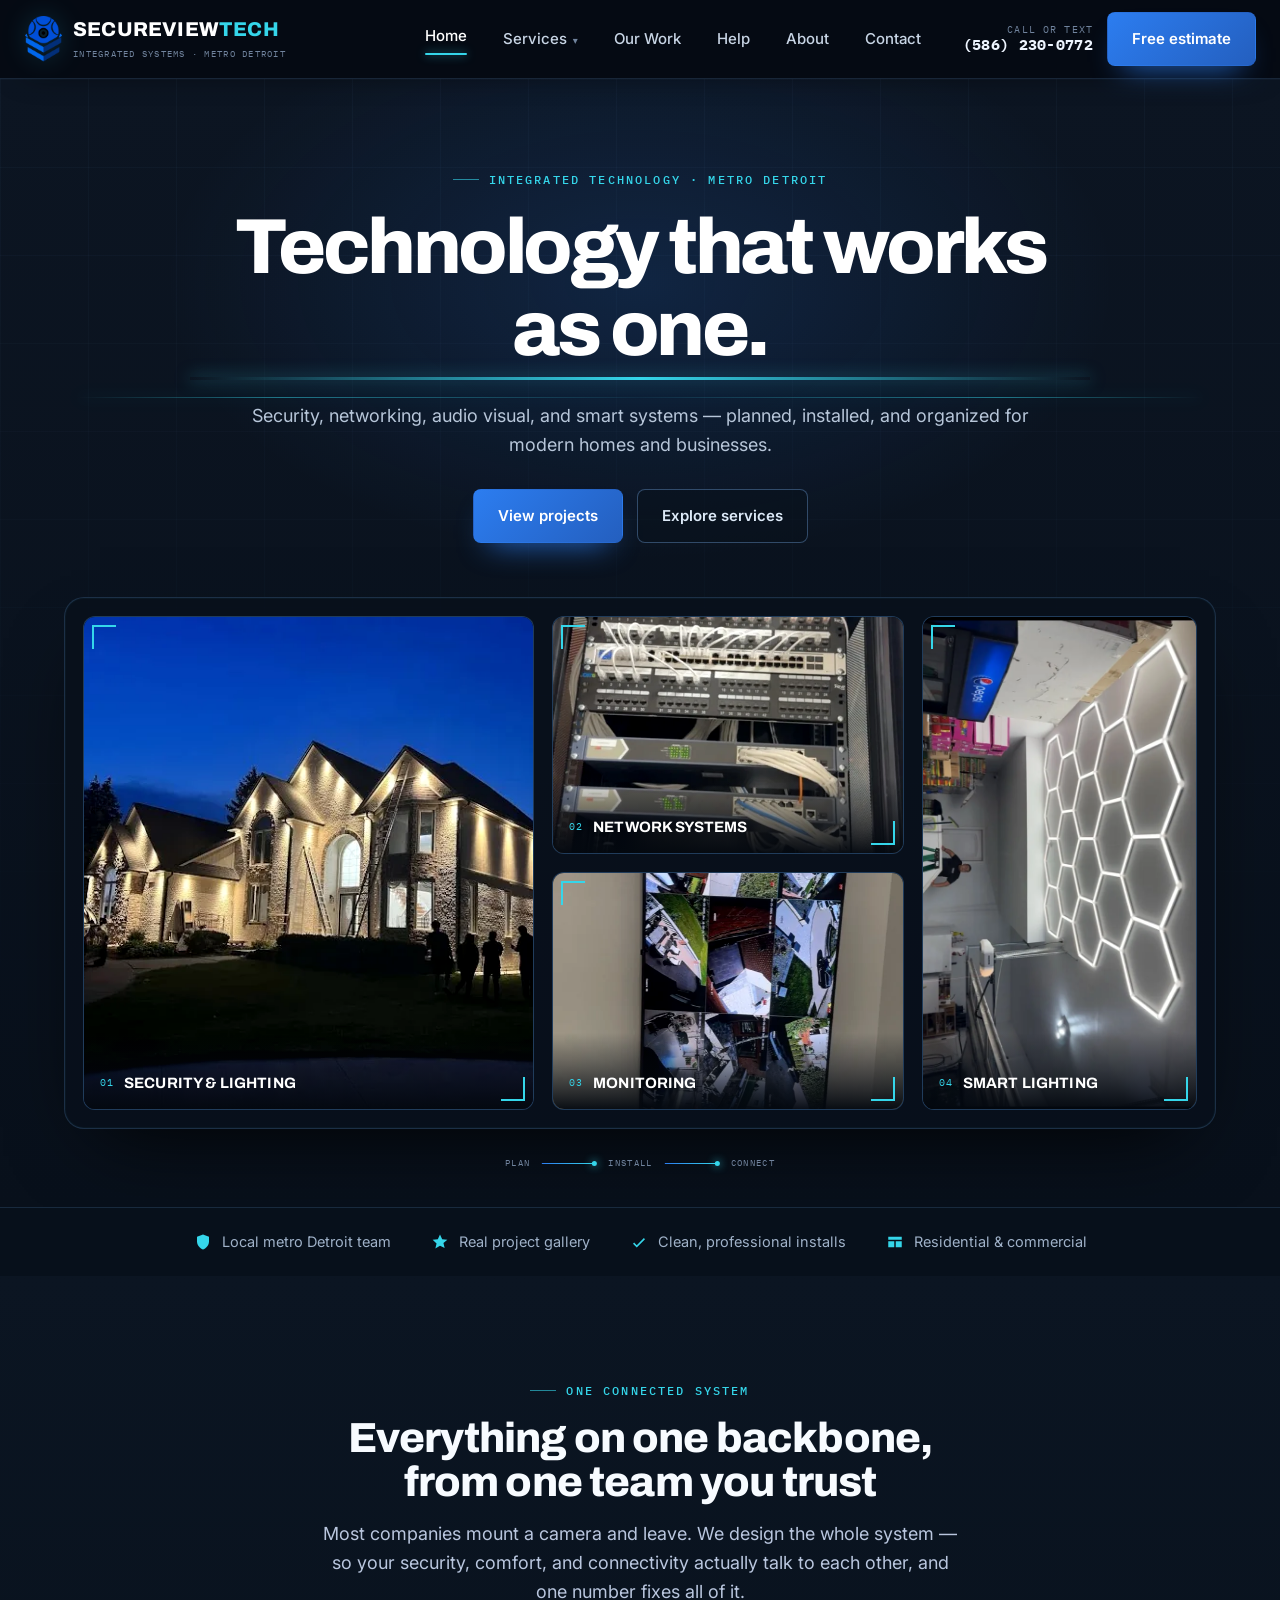
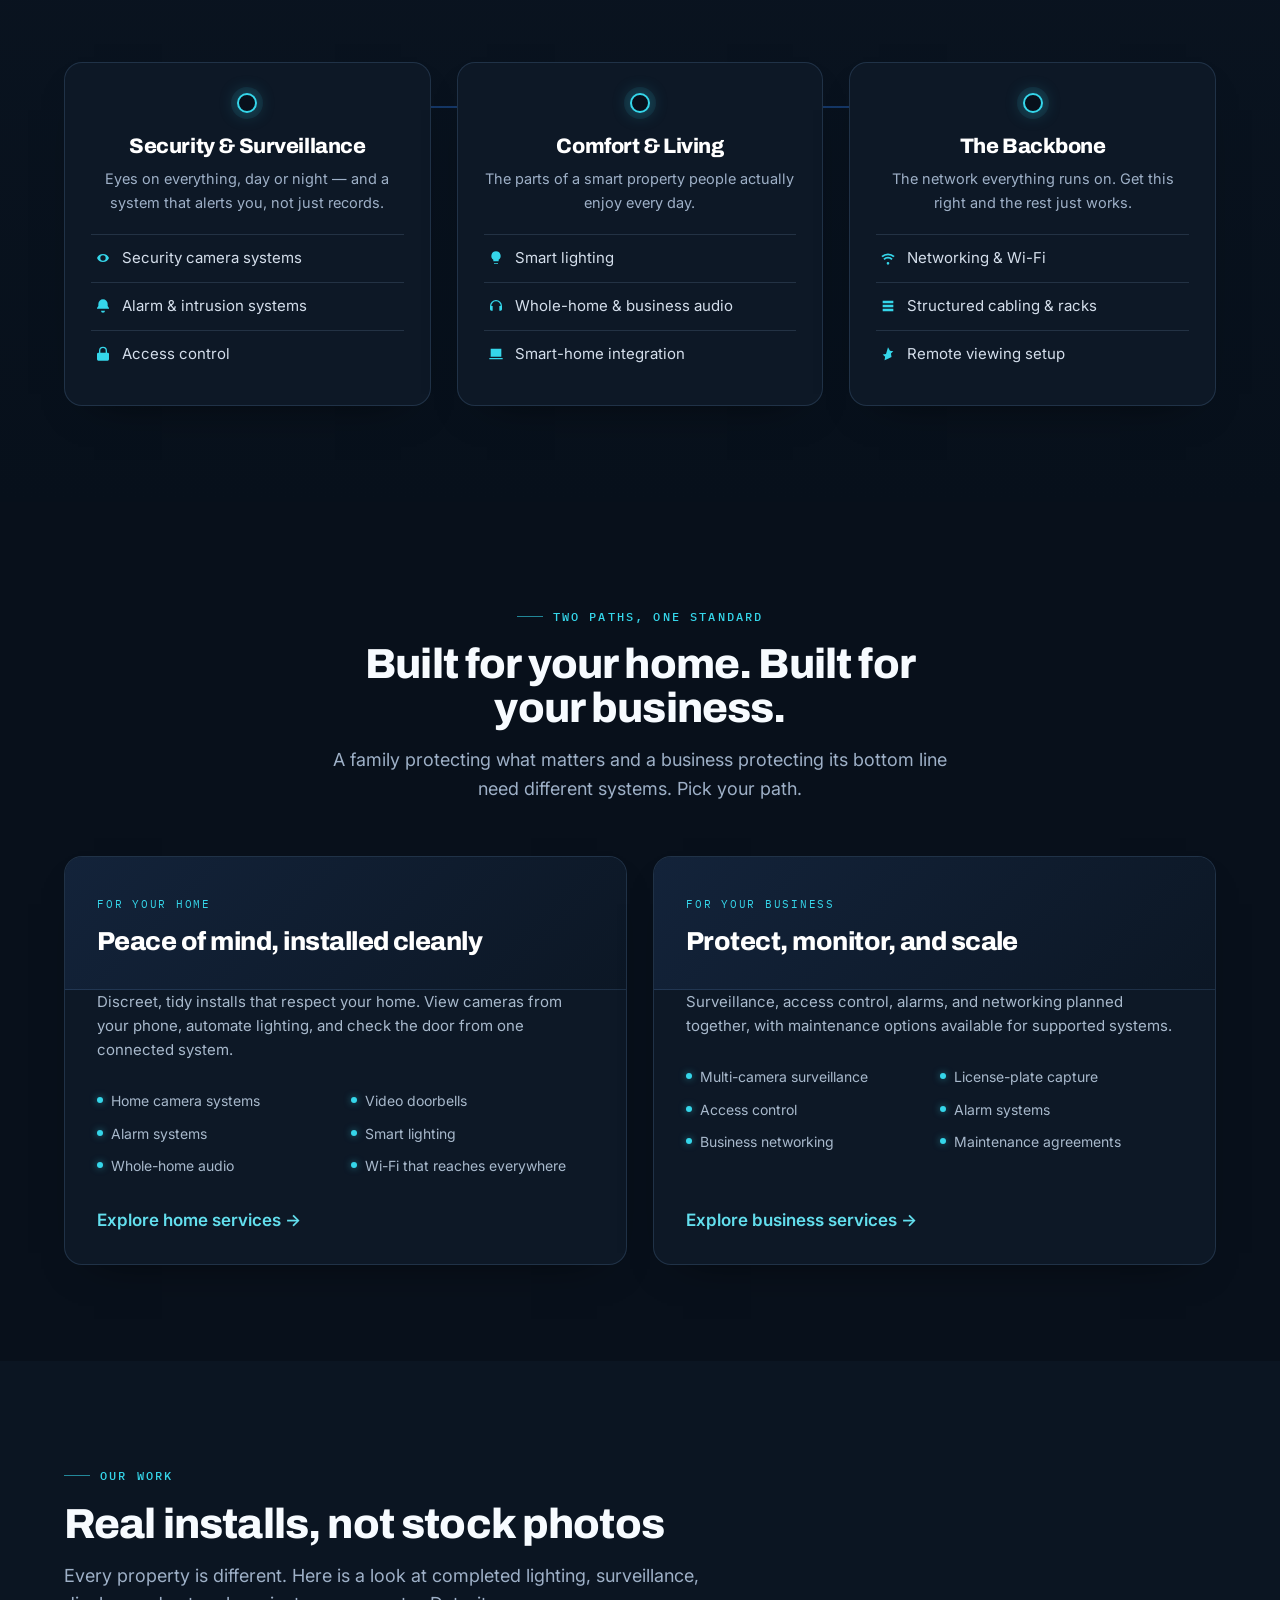
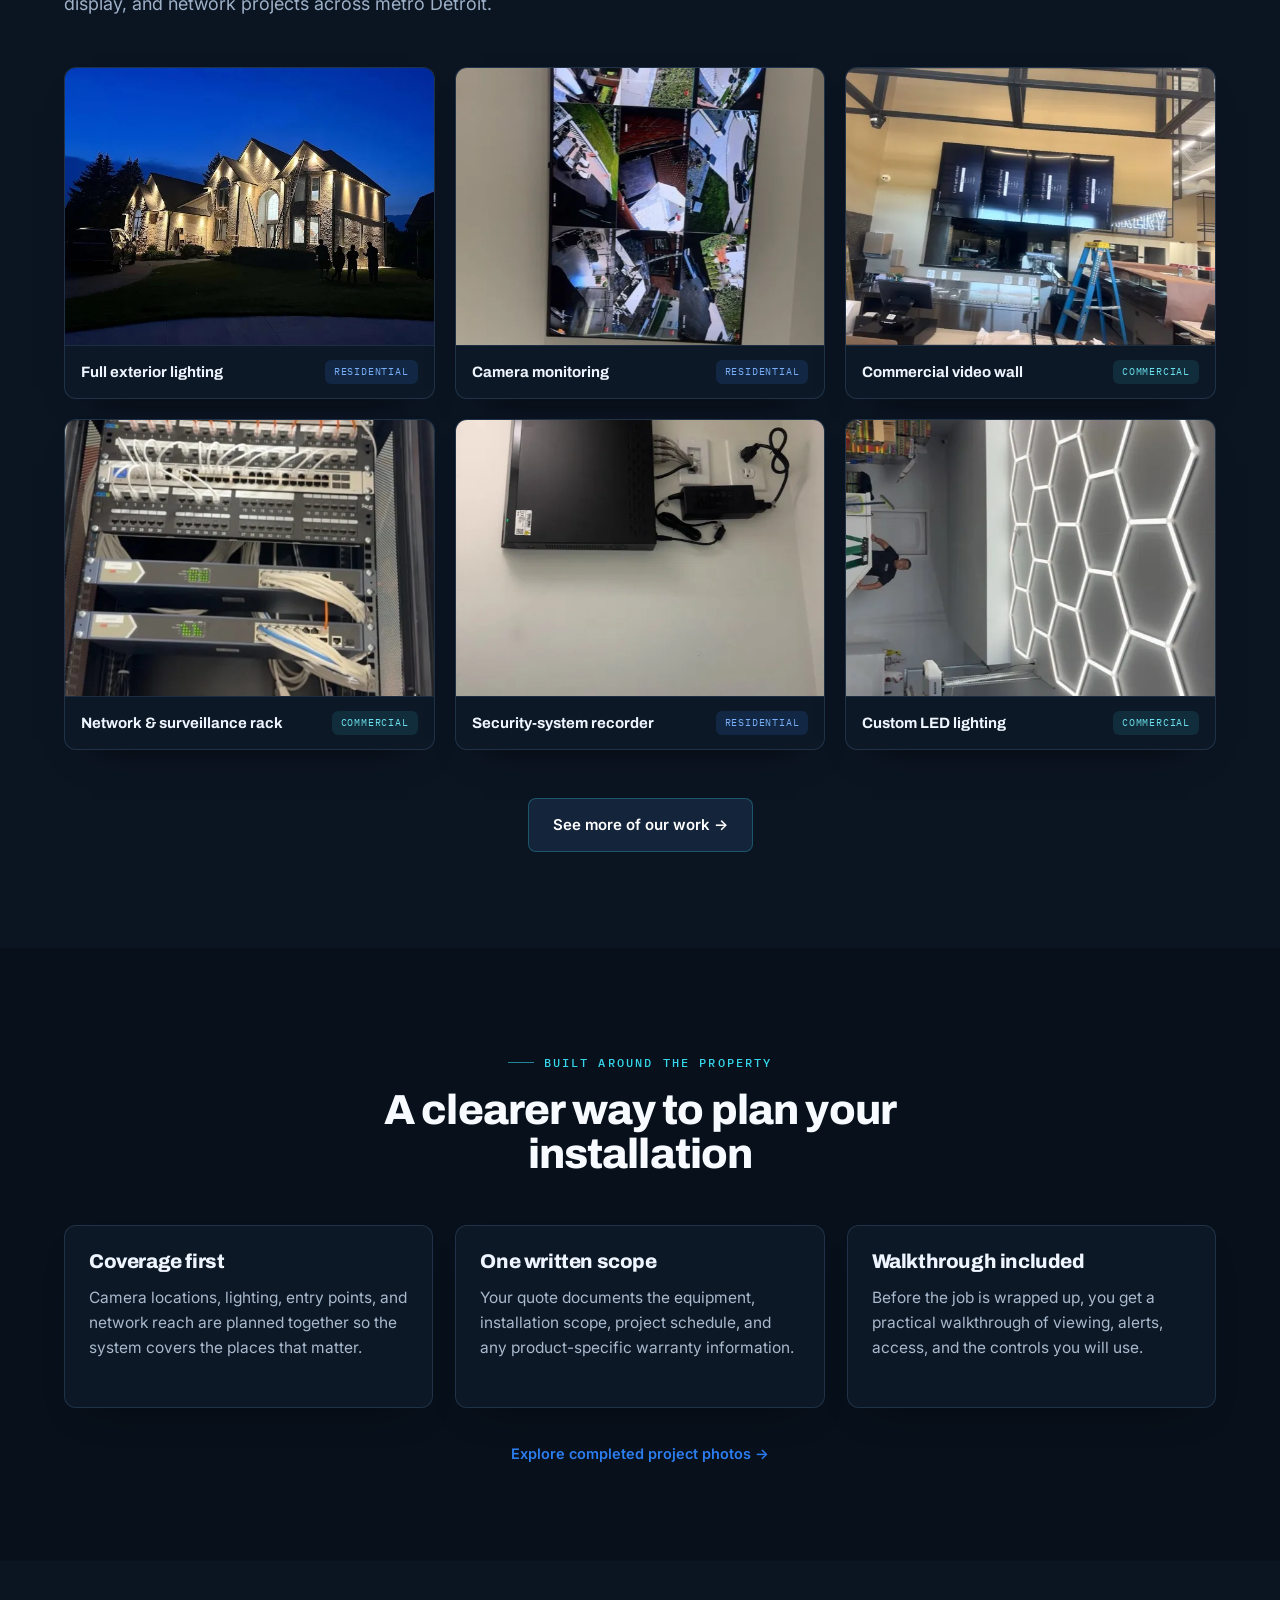
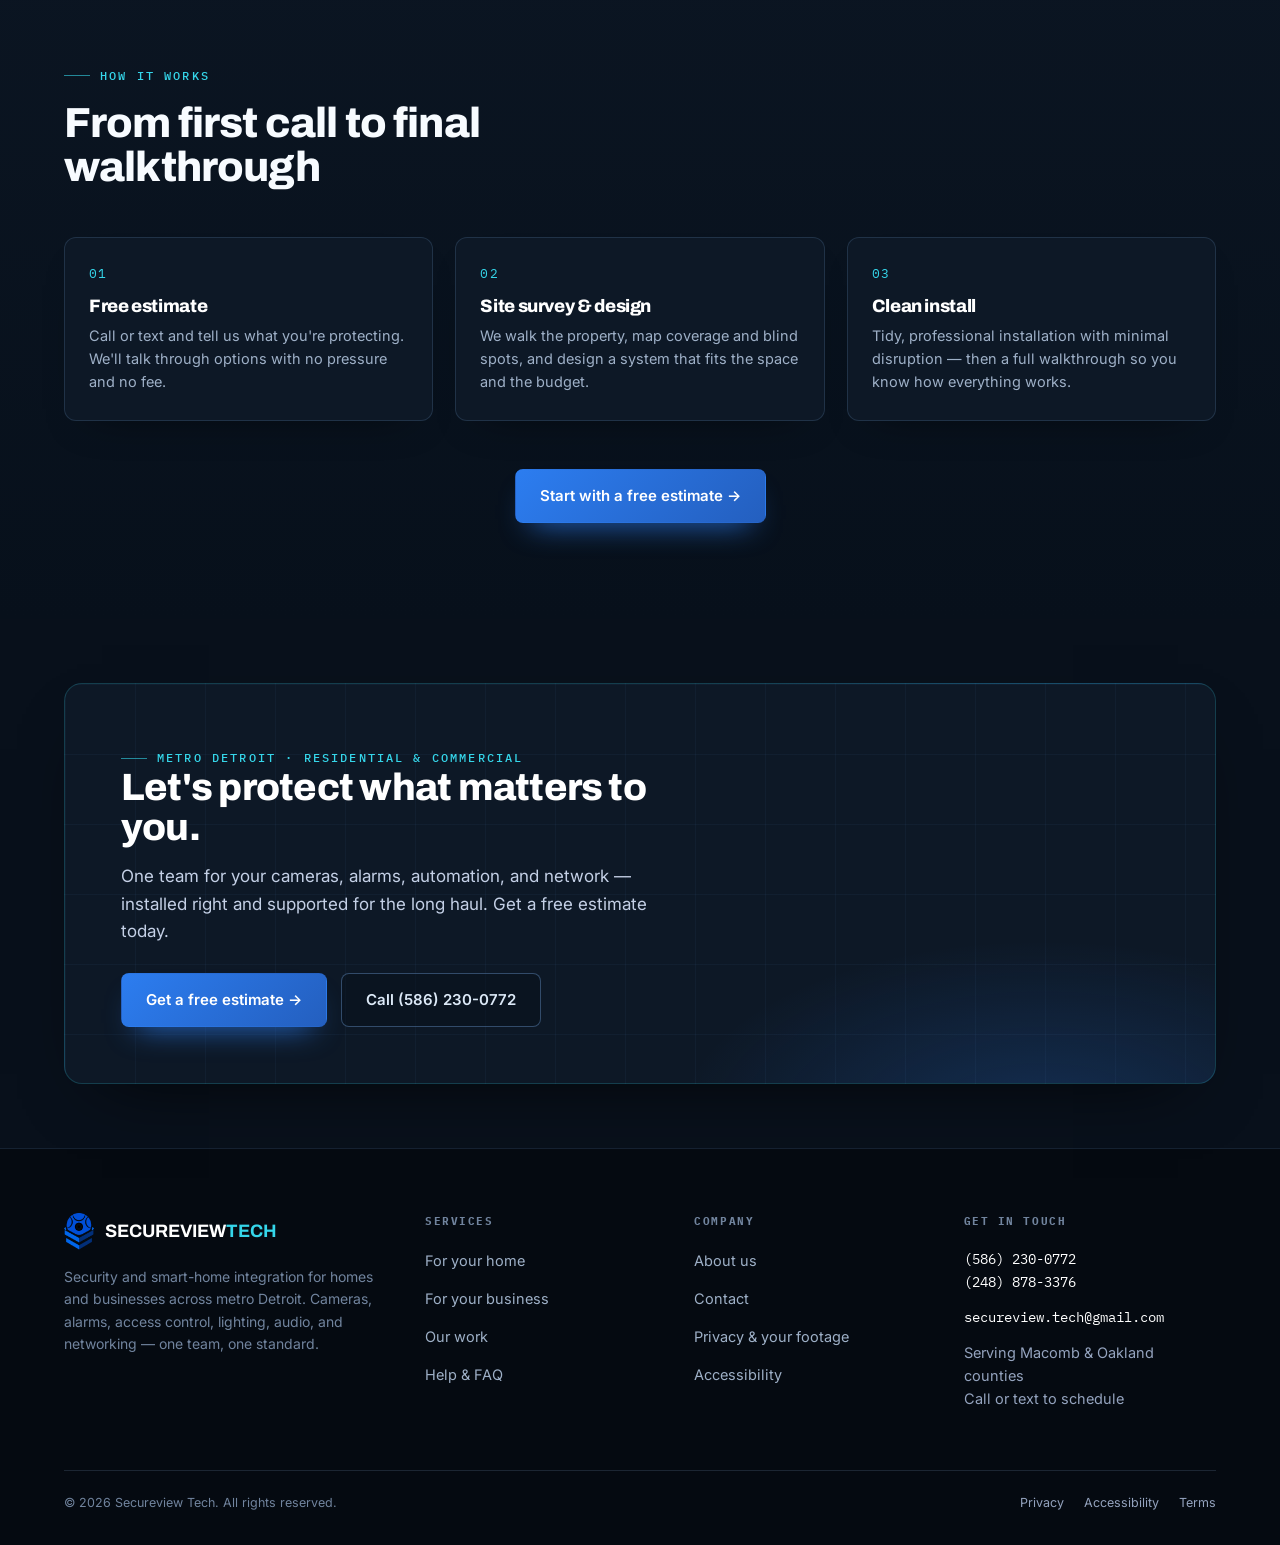
==== commit dd5b070b: "Apply approved technology-as-one site design" ====
--- a/index.html
+++ b/index.html
@@ -6,7 +6,7 @@
 <title>Secureview Tech — Security &amp; Smart-Home Integration | Metro Detroit</title>
 <meta name="description" content="Security cameras, alarms, access control, smart lighting, audio, and networking installed for homes and businesses across metro Detroit.">
 <meta name="robots" content="index,follow,max-image-preview:large">
-<meta name="theme-color" content="#09142d">
+<meta name="theme-color" content="#060b13">
 <meta name="referrer" content="strict-origin-when-cross-origin">
 <link rel="canonical" href="https://zandstrading1-hash.github.io/secure-view-tech/">
 <link rel="icon" type="image/png" href="assets/secureview-logo.png">
@@ -17,16 +17,14 @@
 <meta property="og:title" content="Secureview Tech — Security &amp; Smart-Home Integration | Metro Detroit">
 <meta property="og:description" content="Security cameras, alarms, access control, smart lighting, audio, and networking installed for homes and businesses across metro Detroit.">
 <meta property="og:url" content="https://zandstrading1-hash.github.io/secure-view-tech/">
-<meta property="og:image" content="https://zandstrading1-hash.github.io/secure-view-tech/assets/og-secureview.png">
-<meta property="og:image:alt" content="Secureview Tech security and smart-property installation in metro Detroit">
 <meta name="twitter:card" content="summary_large_image">
 <meta name="twitter:title" content="Secureview Tech — Security &amp; Smart-Home Integration | Metro Detroit">
 <meta name="twitter:description" content="Security cameras, alarms, access control, smart lighting, audio, and networking installed for homes and businesses across metro Detroit.">
-<meta name="twitter:image" content="https://zandstrading1-hash.github.io/secure-view-tech/assets/og-secureview.png">
 <link rel="preconnect" href="https://fonts.googleapis.com">
 <link rel="preconnect" href="https://fonts.gstatic.com" crossorigin>
 <link href="https://fonts.googleapis.com/css2?family=Archivo:wght@600;700;800;900&family=Inter:wght@400;500;600;700&family=IBM+Plex+Mono:wght@400;500&display=swap" rel="stylesheet">
 <link rel="stylesheet" href="styles.css">
+<link rel="stylesheet" href="tech-one.css">
 <script type="application/ld+json">
 {
   "@context": "https://schema.org",
@@ -61,7 +59,7 @@
       <span class="brand__shield" role="img" aria-label="Secureview Tech logo"></span>
       <span>
         <span class="brand__name">SECUREVIEW<span>TECH</span></span>
-        <span class="brand__tag">Your Security Is Our Priority</span>
+        <span class="brand__tag">Integrated systems · Metro Detroit</span>
       </span>
     </a>
     <nav class="navlinks" aria-label="Primary">
@@ -101,43 +99,35 @@
 <!-- ===== HERO ===== -->
 <main id="main-content">
 <section class="hero">
-  <svg class="nodes" viewBox="0 0 1200 600" preserveAspectRatio="xMidYMid slice" aria-hidden="true">
-    <g stroke="#2E6BF0" stroke-width="1" fill="none" opacity="0.55">
-      <path d="M120,90 L360,180 L300,360 L120,90 M360,180 L600,120 L840,220 M600,120 L560,340 L300,360 M840,220 L1080,160 M840,220 L900,420 L560,340 M1080,160 L1120,400 L900,420"/>
-    </g>
-    <g fill="#2E6BF0">
-      <circle cx="120" cy="90" r="4"/><circle cx="360" cy="180" r="5"/><circle cx="600" cy="120" r="4"/>
-      <circle cx="840" cy="220" r="5"/><circle cx="1080" cy="160" r="4"/><circle cx="300" cy="360" r="4"/>
-      <circle cx="560" cy="340" r="6" fill="#E01E2B"/><circle cx="900" cy="420" r="4"/><circle cx="1120" cy="400" r="4"/>
-    </g>
-  </svg>
-  <div class="wrap">
-    <div class="hero__grid">
-      <div class="hero__copy">
-        <span class="eyebrow eyebrow--light">Security &amp; smart-home integration · Metro Detroit</span>
-        <h1>One team wires your whole property — and makes it all <em>work together.</em></h1>
-        <p class="hero__sub">Cameras, alarms, access control, lighting, audio, and the network behind them — designed, installed, and supported for homes and businesses across metro Detroit.</p>
-        <div class="hero__actions">
-          <a href="contact.html" class="btn btn--primary">Get a free estimate →</a>
-          <a href="tel:15862300772" class="btn btn--ghost">
-            <svg width="16" height="16" viewBox="0 0 24 24" fill="currentColor"><path d="M6.6 10.8c1.4 2.8 3.8 5.1 6.6 6.6l2.2-2.2c.3-.3.7-.4 1-.2 1.1.4 2.3.6 3.6.6.6 0 1 .4 1 1V20c0 .6-.4 1-1 1C10.7 21 3 13.3 3 3c0-.6.4-1 1-1h3.5c.6 0 1 .4 1 1 0 1.2.2 2.4.6 3.6.1.4 0 .8-.3 1l-2.2 2.2z"/></svg>
-            (586) 230-0772
-          </a>
-        </div>
-        <div class="hero__paths">
-          <a href="residential.html" class="pathchip"><span class="dot"></span><b>For your home</b> — peace of mind, done cleanly</a>
-          <a href="commercial.html" class="pathchip"><span class="dot dot--red"></span><b>For your business</b> — protect, monitor, scale</a>
-        </div>
-      </div>
-      <div class="hero__visual">
-        <div class="hero__photo">
-          <img src="assets/featured-install.webp" alt="A metro Detroit home at dusk with exterior smart lighting" width="680" height="510" decoding="async" fetchpriority="high">
-          <span class="photo-tag">Real install · Metro Detroit</span>
-        </div>
-        <div class="hero__badge">
-          <b>Local</b>
-          <small>Metro Detroit service</small>
-        </div>
+  <div class="wrap">
+    <div class="hero__intro">
+      <span class="eyebrow eyebrow--light eyebrow--center">Integrated technology · Metro Detroit</span>
+      <h1>Technology that works <em>as one.</em></h1>
+      <p class="hero__sub">Security, networking, audio visual, and smart systems — planned, installed, and organized for modern homes and businesses.</p>
+      <div class="hero__actions">
+        <a href="work.html" class="btn btn--primary">View projects</a>
+        <a href="residential.html" class="btn btn--ghost">Explore services</a>
+      </div>
+    </div>
+    <div class="hero__systems" aria-label="Secureview Tech project capabilities">
+      <a class="tech-shot tech-shot--security" href="residential.html">
+        <img src="assets/featured-install.webp" alt="Metro Detroit home with completed exterior smart lighting" width="680" height="510" decoding="async" fetchpriority="high">
+        <span><small>01</small><b>Security &amp; lighting</b></span>
+      </a>
+      <a class="tech-shot tech-shot--network" href="commercial.html">
+        <img src="assets/work/network-surveillance-cabinet.webp" alt="Organized network and surveillance equipment cabinet" width="588" height="1280" decoding="async">
+        <span><small>02</small><b>Network systems</b></span>
+      </a>
+      <a class="tech-shot tech-shot--monitoring" href="work.html">
+        <img src="assets/work/residential-camera-monitoring.webp" alt="Wall-mounted display showing a multi-camera security system" width="588" height="1280" decoding="async">
+        <span><small>03</small><b>Monitoring</b></span>
+      </a>
+      <a class="tech-shot tech-shot--lighting" href="work.html">
+        <img src="assets/work/custom-led-lighting.webp" alt="Completed geometric LED feature-lighting installation" width="588" height="1280" decoding="async">
+        <span><small>04</small><b>Smart lighting</b></span>
+      </a>
+      <div class="system-flow" aria-hidden="true">
+        <span>Plan</span><i></i><span>Install</span><i></i><span>Connect</span>
       </div>
     </div>
   </div>
--- a/tech-one.css
+++ b/tech-one.css
@@ -0,0 +1,223 @@
+/* Technology that works as one — approved Secureview Tech theme */
+:root{
+  --navy-deep:#060b13;
+  --navy:#0a121f;
+  --navy-2:#101d2d;
+  --blue:#2c7df0;
+  --blue-bright:#35d6ea;
+  --red:#2c7df0;
+  --red-dark:#1c62c7;
+  --ink:#eef5ff;
+  --slate:#9eb0c7;
+  --slate-2:#71849e;
+  --paper:#08101b;
+  --mist:#0b1522;
+  --mist-2:#111d2d;
+  --line:rgba(133,167,205,.18);
+  --line-dark:rgba(133,167,205,.18);
+  --radius:12px;
+  --radius-lg:18px;
+  --shadow:0 28px 70px -38px rgba(0,0,0,.88);
+  --shadow-soft:0 18px 44px -30px rgba(0,0,0,.76);
+}
+
+html{background:#060b13}
+body{background:#08101b;color:#eef5ff}
+body::before{
+  content:"";position:fixed;inset:0;z-index:-1;pointer-events:none;opacity:.22;
+  background-image:linear-gradient(rgba(53,214,234,.035) 1px,transparent 1px),linear-gradient(90deg,rgba(53,214,234,.035) 1px,transparent 1px);
+  background-size:72px 72px;
+}
+
+.section{background:#08101b}
+.section.on-dark{background:linear-gradient(180deg,#0b1522,#07101b)}
+.section.on-mist{background:#0b1522}
+.section--tight{background:#08101b}
+.sec-head h2,.prose h2,.prose h3,.faq__group>h3{color:#f7fbff}
+.sec-head p,.prose p,.prose ul,.prose li{color:#9eb0c7}
+.eyebrow{color:#35d6ea}
+.eyebrow::before{background:#35d6ea}
+
+/* Header */
+.nav{background:rgba(6,11,19,.9);border-color:rgba(111,165,222,.18);box-shadow:0 14px 34px -28px #000}
+.nav__inner{height:78px;max-width:1320px}
+.brand__shield{width:38px;height:46px;filter:drop-shadow(0 0 13px rgba(53,214,234,.2))}
+.brand__name{font-size:20px;letter-spacing:.01em}
+.brand__name span{color:#35d6ea}
+.brand__tag{color:#71849e}
+.navlinks{gap:8px}
+.navlinks a{color:#c8d5e5;border-radius:7px}
+.navlinks a:hover{background:rgba(53,214,234,.07);color:#fff}
+.navlinks a.is-active::after{background:#35d6ea;box-shadow:0 0 10px rgba(53,214,234,.7)}
+.drop{background:#0d1826;border-color:rgba(133,167,205,.22)}
+.drop a{color:#eef5ff}
+.drop a:hover{background:rgba(53,214,234,.08);color:#35d6ea}
+.drop a small{color:#8295ad}
+.nav__phone b{color:#eef5ff}
+.mobile{background:#060b13}
+
+/* Actions */
+.btn{border-radius:8px;padding:14px 24px}
+.btn--primary{background:linear-gradient(135deg,#2c7df0,#245fbf);box-shadow:0 16px 30px -16px rgba(44,125,240,.9)}
+.btn--primary:hover{background:linear-gradient(135deg,#398df8,#2c70db)}
+.btn--ghost{border-color:rgba(105,153,209,.42);color:#dce9f7;background:rgba(7,16,27,.44)}
+.btn--ghost:hover{border-color:#35d6ea;background:rgba(53,214,234,.07)}
+.btn--dark{background:#14243a;border:1px solid rgba(53,214,234,.28)}
+.btn--dark:hover{background:#19304c}
+
+/* Approved homepage hero */
+.hero{
+  padding:82px 0 78px;color:#fff;isolation:isolate;
+  background:
+    radial-gradient(720px 420px at 50% 18%,rgba(44,125,240,.16),transparent 66%),
+    linear-gradient(180deg,#0c1522 0%,#08101b 100%);
+}
+.hero::before{
+  content:"";position:absolute;inset:0;z-index:-2;opacity:.72;
+  background-image:linear-gradient(rgba(91,132,178,.08) 1px,transparent 1px),linear-gradient(90deg,rgba(91,132,178,.08) 1px,transparent 1px);
+  background-size:88px 88px;
+  -webkit-mask-image:linear-gradient(to bottom,#000,transparent 88%);mask-image:linear-gradient(to bottom,#000,transparent 88%);
+}
+.hero::after{
+  content:"";position:absolute;left:6%;right:6%;top:318px;height:1px;z-index:-1;
+  background:linear-gradient(90deg,transparent,rgba(53,214,234,.5) 18%,rgba(53,214,234,.08) 50%,rgba(53,214,234,.5) 82%,transparent);
+  box-shadow:0 0 16px rgba(53,214,234,.3);
+}
+.hero__intro{position:relative;z-index:2;max-width:900px;margin:0 auto 54px;text-align:center}
+.hero__intro .eyebrow{justify-content:center}
+.hero h1{font-size:clamp(44px,6.1vw,78px);max-width:12em;margin:18px auto 0;letter-spacing:-.045em}
+.hero h1 em{color:#fff;font-style:normal;white-space:nowrap}
+.hero h1 em::after{content:"";display:block;width:100%;height:3px;margin-top:6px;background:linear-gradient(90deg,transparent,#35d6ea,transparent);box-shadow:0 0 16px rgba(53,214,234,.55)}
+.hero__sub{max-width:44em;margin:22px auto 30px;color:#b7c6d9;font-size:18px}
+.hero__actions{justify-content:center}
+.hero__systems{
+  position:relative;z-index:2;display:grid;grid-template-columns:1.18fr .92fr .72fr;grid-template-rows:238px 238px;
+  grid-template-areas:"security network lighting" "security monitoring lighting";gap:18px;padding:18px;
+  border:1px solid rgba(90,139,194,.26);border-radius:20px;background:rgba(8,16,27,.78);
+  box-shadow:0 34px 80px -36px #000,0 0 0 1px rgba(53,214,234,.035) inset;
+}
+.tech-shot{position:relative;display:block;overflow:hidden;border:1px solid rgba(73,136,203,.4);border-radius:12px;background:#050a11;min-width:0}
+.tech-shot::before,.tech-shot::after{content:"";position:absolute;z-index:3;width:22px;height:22px;border-color:#35d6ea;pointer-events:none}
+.tech-shot::before{left:8px;top:8px;border-left:2px solid #35d6ea;border-top:2px solid #35d6ea}
+.tech-shot::after{right:8px;bottom:8px;border-right:2px solid #35d6ea;border-bottom:2px solid #35d6ea}
+.tech-shot img{width:100%;height:100%;object-fit:cover;transform:none!important;filter:saturate(.9) contrast(1.05);transition:filter .35s ease}
+.tech-shot:hover img{filter:saturate(1.04) contrast(1.07) brightness(1.05)}
+.tech-shot>span{position:absolute;inset:auto 0 0;z-index:2;display:flex;align-items:center;gap:10px;padding:38px 16px 14px;background:linear-gradient(transparent,rgba(3,8,15,.96));color:#fff}
+.tech-shot small{font-family:var(--mono);font-size:10px;letter-spacing:.1em;color:#35d6ea}
+.tech-shot b{font-family:var(--display);font-size:15px;letter-spacing:.01em;text-transform:uppercase}
+.tech-shot--security{grid-area:security}
+.tech-shot--network{grid-area:network}
+.tech-shot--monitoring{grid-area:monitoring}
+.tech-shot--lighting{grid-area:lighting}
+.tech-shot--network img,.tech-shot--monitoring img,.tech-shot--lighting img{object-position:center}
+.system-flow{position:absolute;left:50%;bottom:-42px;transform:translateX(-50%);display:flex;align-items:center;gap:12px;font-family:var(--mono);font-size:9px;letter-spacing:.15em;text-transform:uppercase;color:#71849e;white-space:nowrap}
+.system-flow i{display:block;width:54px;height:1px;background:linear-gradient(90deg,#2c7df0,#35d6ea);position:relative}
+.system-flow i::after{content:"";position:absolute;right:-1px;top:-2px;width:5px;height:5px;border-radius:50%;background:#35d6ea;box-shadow:0 0 9px #35d6ea}
+
+.trustbar{background:#07101b;border-color:rgba(92,143,199,.2)}
+.trustbar__item{color:#9fb1c8}
+.trustbar__item svg{color:#35d6ea}
+
+/* Dark technology cards and content */
+.cluster,.step,.review,.svc__item,.pathcard,.gcard,.formcard,details.qa{
+  background:#0d1826;border-color:rgba(110,154,204,.2);box-shadow:var(--shadow-soft);color:#eef5ff;
+}
+.cluster:hover,.pathcard:hover{border-color:rgba(53,214,234,.48);background:#101d2d;box-shadow:0 18px 46px -28px rgba(53,214,234,.45)}
+.cluster__node{background:#08101b;border-color:#35d6ea;box-shadow:0 0 0 6px rgba(53,214,234,.08),0 0 18px rgba(53,214,234,.35)}
+.cluster__lead,.step p,.svc__item p,.svc__item.dark p{color:#9eb0c7}
+.cluster li{color:#d4deeb}
+.cluster li svg{color:#35d6ea}
+.pathcard__top,.pathcard--home .pathcard__top,.pathcard--biz .pathcard__top{background:linear-gradient(135deg,#13233a,#0c1725);color:#fff;border-bottom:1px solid rgba(110,154,204,.17)}
+.pathcard__kicker,.pathcard--home .pathcard__kicker,.pathcard--biz .pathcard__kicker{color:#35d6ea}
+.pathcard__desc,.pathcard--biz .pathcard__desc,.pathcard__list li{color:#a8b9cc}
+.pathcard__list li::before{background:#35d6ea;box-shadow:0 0 7px rgba(53,214,234,.55)}
+.pathcard__link,.pathcard--biz .pathcard__link{color:#63dfee}
+.gcard{box-shadow:0 18px 40px -28px #000}
+.gcard__img{background:#050a11}
+.gcard__cap{border-top:1px solid rgba(110,154,204,.16)}
+.gcard__cap .tag{background:#14243a;color:#a9bed7}
+.gcard__cap .tag--home{background:rgba(44,125,240,.14);color:#79aef9}
+.gcard__cap .tag--biz{background:rgba(53,214,234,.1);color:#6ce0ee}
+.review__text{color:#a8b9cc}
+.review__who small,.reviews__foot{color:#7f93ac}
+.review__ava{background:#162a44}
+.step__n{color:#35d6ea}
+.svc__item.dark{background:#0d1826}
+.svc__item .ico,.svc__item.dark .ico{background:rgba(53,214,234,.08);border:1px solid rgba(53,214,234,.2);color:#35d6ea}
+
+/* Inner pages */
+.phead{
+  background:
+    radial-gradient(620px 280px at 74% 15%,rgba(44,125,240,.17),transparent 70%),
+    linear-gradient(rgba(78,126,180,.06) 1px,transparent 1px),
+    linear-gradient(90deg,rgba(78,126,180,.06) 1px,transparent 1px),#0a1421;
+  background-size:auto,74px 74px,74px 74px,auto;border-bottom:1px solid rgba(81,139,200,.18);
+}
+.phead h1{max-width:15em}
+.phead p{color:#aebed1}
+.crumbs{color:#71849e}
+.note{background:#0d1928;border-left-color:#35d6ea;color:#a8b9cc}
+.note--red{border-left-color:#2c7df0}
+.prose a,.form-note a,.form-status a{color:#61ddea}
+details.qa[open]{border-color:rgba(53,214,234,.65);box-shadow:0 15px 38px -28px rgba(53,214,234,.5)}
+details.qa summary::after{color:#35d6ea}
+details.qa .qa__body{color:#a8b9cc}
+.field label{color:#dfe9f5}
+.field label span{color:#6fe1ee}
+.field input,.field select,.field textarea{background:#08121f;border-color:rgba(112,156,205,.26);color:#eef5ff}
+.field input::placeholder,.field textarea::placeholder{color:#60748e}
+.field input:focus,.field select:focus,.field textarea:focus{border-color:#35d6ea;box-shadow:0 0 0 3px rgba(53,214,234,.1)}
+.form-note{color:#8295ad}
+.infocard{background:linear-gradient(145deg,#111f31,#0a1522);border:1px solid rgba(53,214,234,.18)}
+.infoline svg{color:#35d6ea}
+
+/* CTA and footer */
+.cta{
+  background:
+    linear-gradient(rgba(72,125,181,.07) 1px,transparent 1px),
+    linear-gradient(90deg,rgba(72,125,181,.07) 1px,transparent 1px),
+    radial-gradient(520px 260px at 85% 110%,rgba(44,125,240,.22),transparent 70%),#0d1826;
+  background-size:70px 70px,70px 70px,auto,auto;border:1px solid rgba(53,214,234,.2);box-shadow:var(--shadow);
+}
+.foot{background:#050a11;border-color:rgba(94,143,197,.18)}
+.foot__brand b span{color:#35d6ea}
+.foot p.foot__blurb,.foot h5,.foot__bottom{color:#71849e}
+.foot ul a{color:#9eb0c7}
+.callbar{background:linear-gradient(90deg,#1e66d1,#2c7df0)}
+.skip-link{background:#eef7ff;color:#07101b}
+
+@media (max-width:960px){
+  .hero__systems{grid-template-columns:1fr 1fr;grid-template-rows:270px 220px 220px;grid-template-areas:"security security" "network lighting" "monitoring lighting"}
+  .system-flow{display:none}
+}
+
+@media (max-width:640px){
+  body::before{background-size:48px 48px}
+  .nav__inner{height:66px}
+  .hero{padding:52px 0 54px}
+  .hero::after{top:270px}
+  .hero__intro{margin-bottom:34px;text-align:left}
+  .hero__intro .eyebrow{justify-content:flex-start}
+  .hero h1{font-size:clamp(38px,12vw,52px);margin:16px 0 0;max-width:8.5em}
+  .hero h1 em{white-space:normal}
+  .hero h1 em::after{width:74%;margin-left:0}
+  .hero__sub{margin:18px 0 24px;font-size:16px}
+  .hero__actions{justify-content:stretch}
+  .hero__systems{padding:10px;gap:10px;border-radius:15px;grid-template-columns:1fr 1fr;grid-template-rows:230px 170px 170px;grid-template-areas:"security security" "network lighting" "monitoring lighting"}
+  .tech-shot{border-radius:9px}
+  .tech-shot>span{padding:30px 10px 10px;gap:6px;flex-wrap:wrap}
+  .tech-shot b{font-size:11px}
+  .tech-shot small{font-size:8px}
+  .tech-shot::before,.tech-shot::after{width:14px;height:14px}
+  .tech-shot--lighting img{object-position:center}
+  .section,.section.on-dark,.section.on-mist{background-color:#08101b}
+  .phead{background-size:auto,48px 48px,48px 48px,auto}
+}
+
+@media (max-width:360px){
+  .hero__systems{grid-template-rows:210px 150px 150px}
+}
+
+@media (prefers-reduced-motion:reduce){
+  .tech-shot img{transition:none}
+}
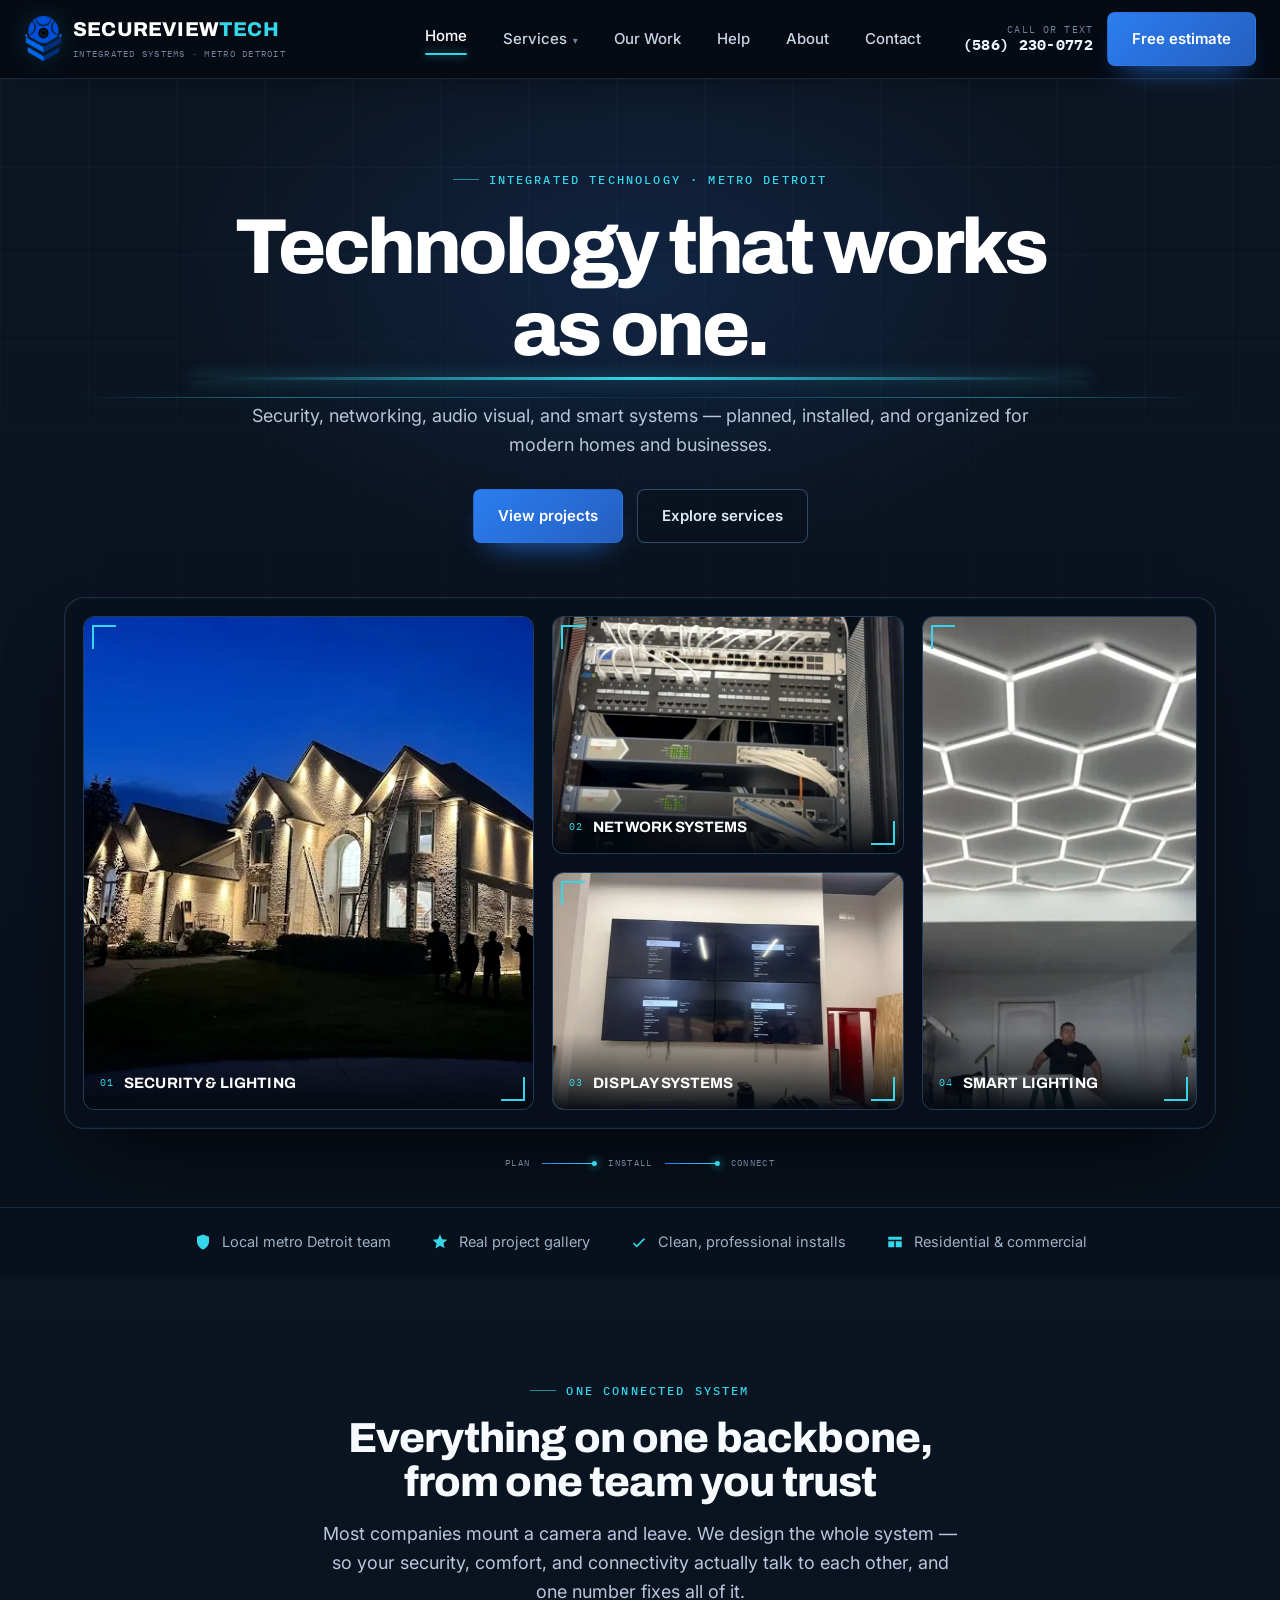
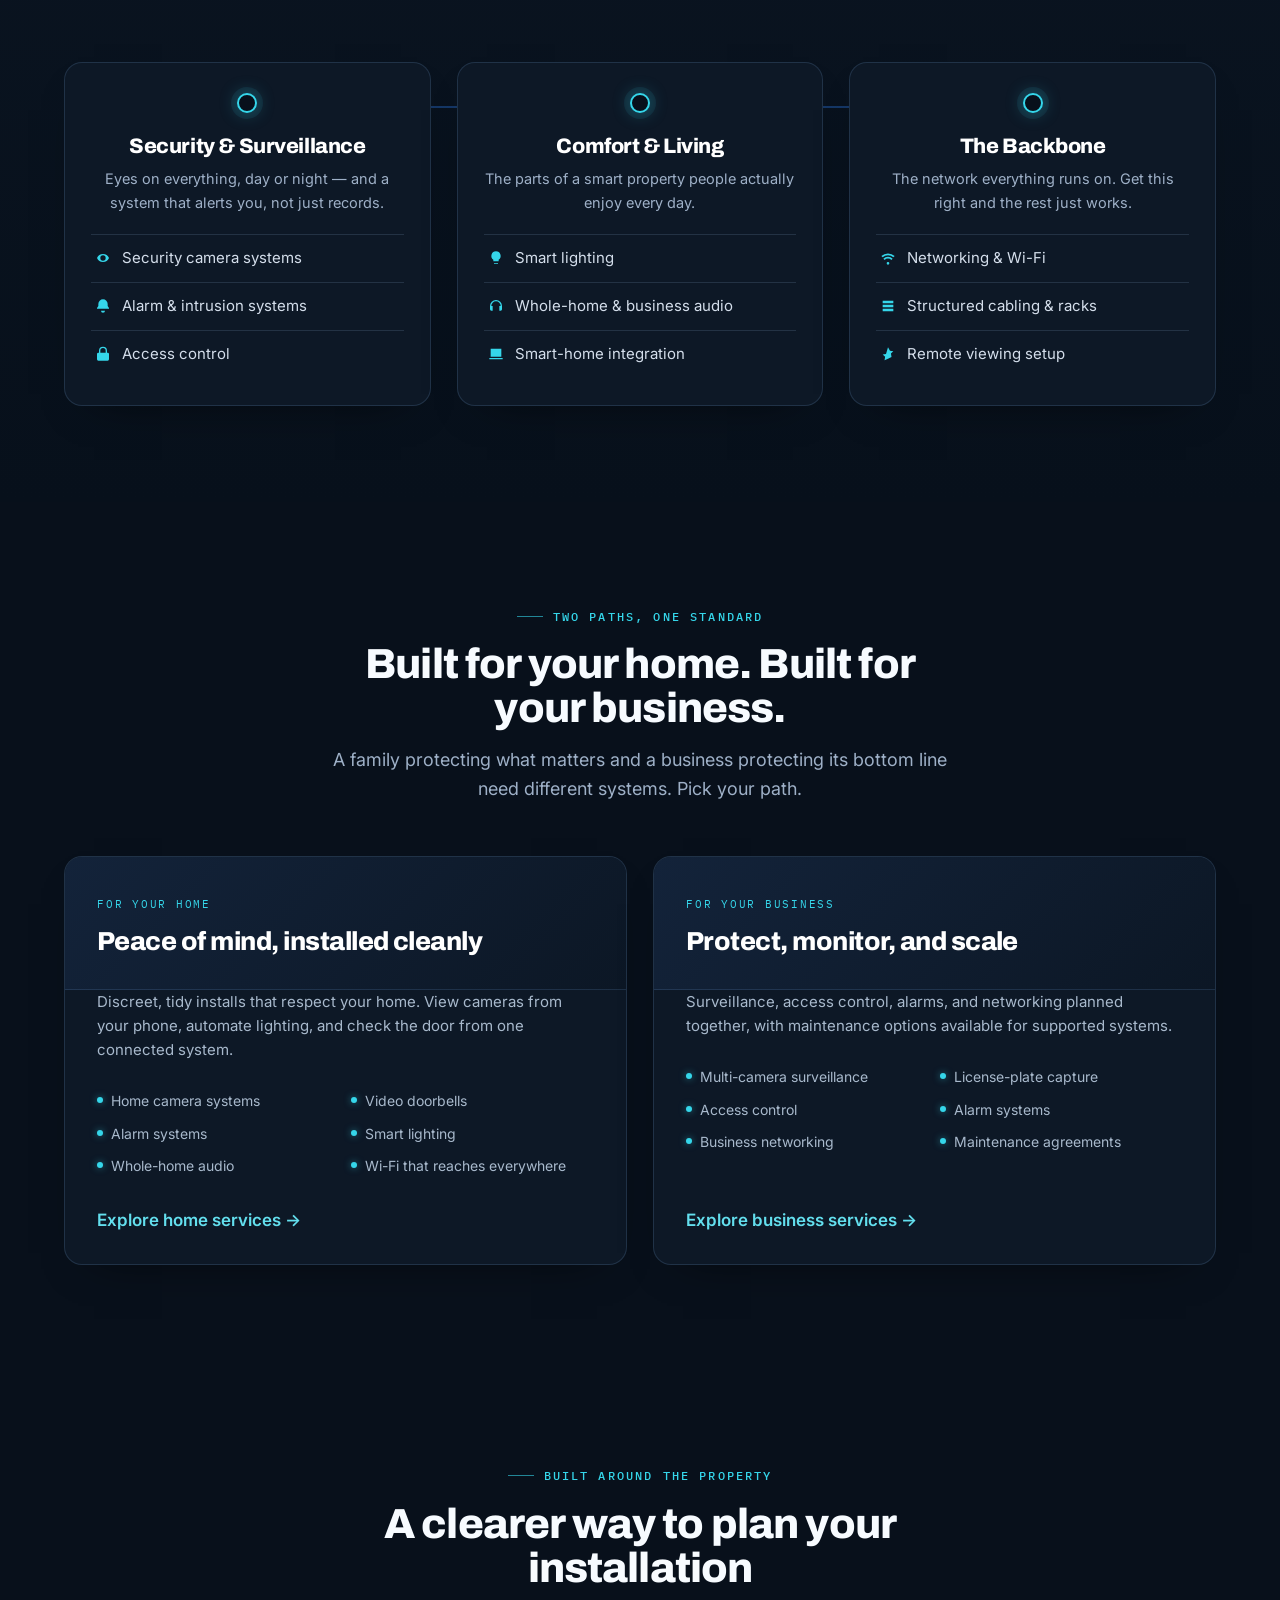
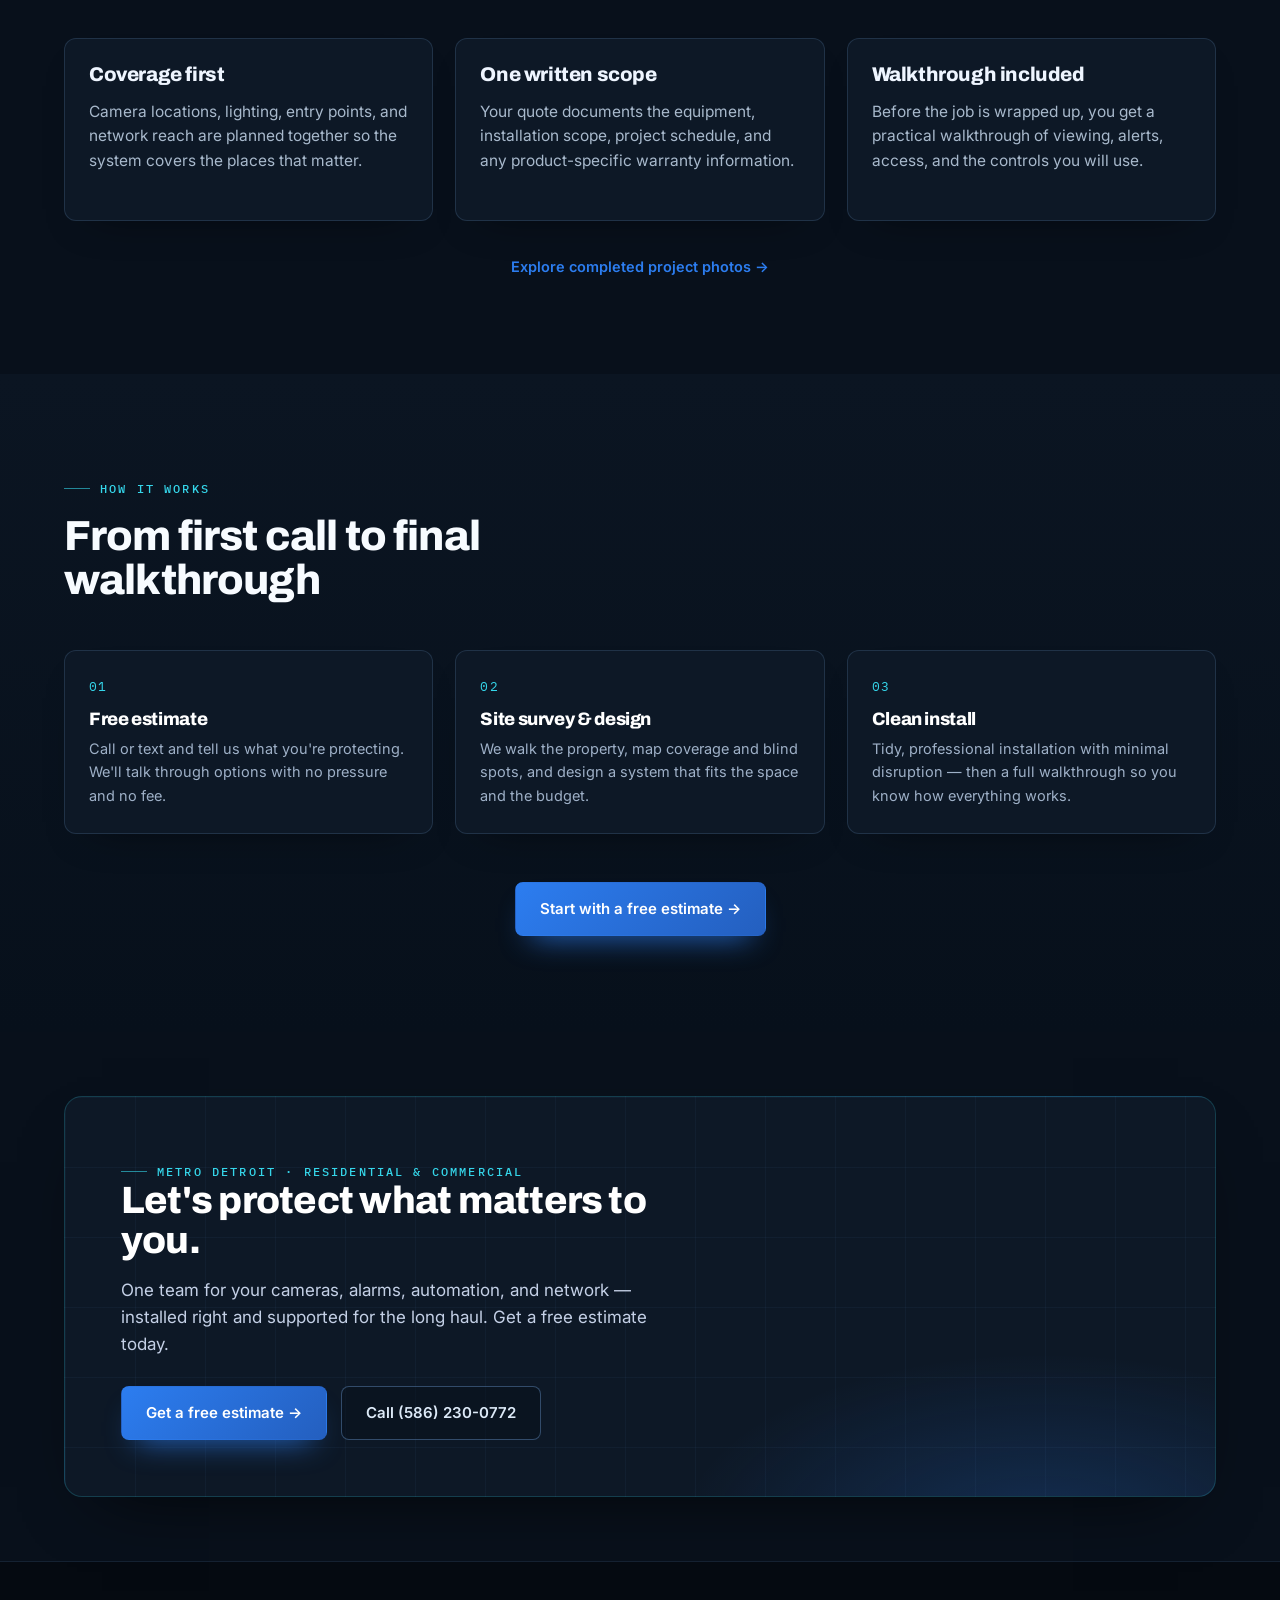
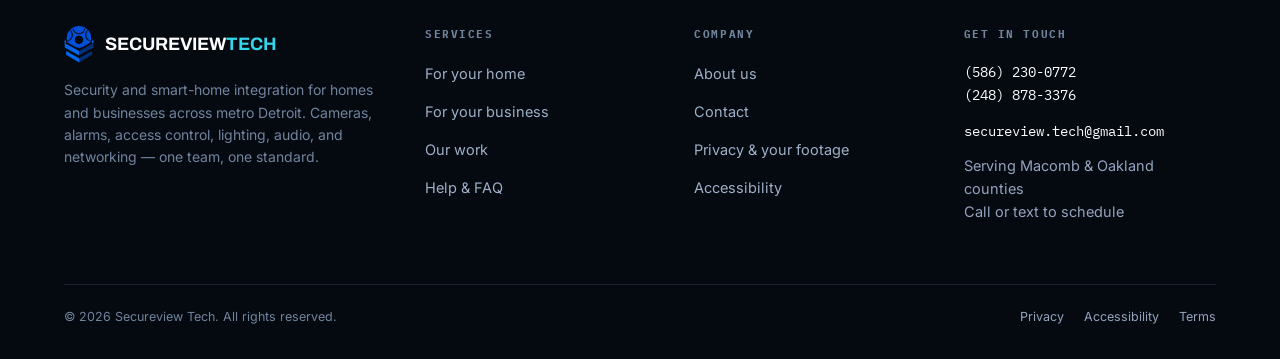
==== commit 6c919009: "Improve project gallery and contact form" ====
--- a/index.html
+++ b/index.html
@@ -77,7 +77,7 @@
       <a href="contact.html">Contact</a>
     </nav>
     <div class="nav__cta">
-      <span class="nav__phone"><small>Call or text</small><b>(586) 230-0772</b></span>
+      <a class="nav__phone" href="tel:15862300772" aria-label="Call or text Secureview Tech at 586-230-0772"><small>Call or text</small><b>(586) 230-0772</b></a>
       <a href="contact.html" class="btn btn--primary">Free estimate</a>
       <button class="burger" aria-label="Open menu" aria-controls="mobileNav" aria-expanded="false" onclick="toggleMenu(this)">
         <span></span><span></span><span></span>
@@ -119,11 +119,11 @@
         <span><small>02</small><b>Network systems</b></span>
       </a>
       <a class="tech-shot tech-shot--monitoring" href="work.html">
-        <img src="assets/work/residential-camera-monitoring.webp" alt="Wall-mounted display showing a multi-camera security system" width="588" height="1280" decoding="async">
-        <span><small>03</small><b>Monitoring</b></span>
+        <img src="assets/work/commercial-display-wall.webp" alt="Four-display commercial video wall installation" width="588" height="1280" decoding="async">
+        <span><small>03</small><b>Display systems</b></span>
       </a>
       <a class="tech-shot tech-shot--lighting" href="work.html">
-        <img src="assets/work/custom-led-lighting.webp" alt="Completed geometric LED feature-lighting installation" width="588" height="1280" decoding="async">
+        <img src="assets/work/custom-led-lighting.webp" alt="Completed geometric LED feature-lighting installation" width="1280" height="588" decoding="async">
         <span><small>04</small><b>Smart lighting</b></span>
       </a>
       <div class="system-flow" aria-hidden="true">
@@ -228,44 +228,6 @@
   </div>
 </section>
 
-<!-- ===== OUR WORK ===== -->
-<section class="section on-mist">
-  <div class="wrap">
-    <div class="sec-head">
-      <span class="eyebrow">Our work</span>
-      <h2>Real installs, not stock photos</h2>
-      <p>Every property is different. Here is a look at completed lighting, surveillance, display, and network projects across metro Detroit.</p>
-    </div>
-    <div class="gallery">
-      <div class="gcard">
-        <div class="gcard__img"><img src="assets/featured-install.webp" alt="Full exterior smart-lighting install on a large home at dusk" width="680" height="510" loading="lazy" decoding="async"></div>
-        <div class="gcard__cap"><b>Full exterior lighting</b><span class="tag tag--home">Residential</span></div>
-      </div>
-      <div class="gcard">
-        <div class="gcard__img"><img src="assets/work/residential-camera-monitoring.webp" alt="Wall-mounted monitor showing a multi-camera residential security system" width="588" height="1280" loading="lazy" decoding="async"></div>
-        <div class="gcard__cap"><b>Camera monitoring</b><span class="tag tag--home">Residential</span></div>
-      </div>
-      <div class="gcard">
-        <div class="gcard__img"><img src="assets/work/commercial-video-wall-install.webp" alt="Four-screen commercial video wall installed above a service counter" width="588" height="1280" loading="lazy" decoding="async"></div>
-        <div class="gcard__cap"><b>Commercial video wall</b><span class="tag tag--biz">Commercial</span></div>
-      </div>
-      <div class="gcard">
-        <div class="gcard__img"><img src="assets/work/network-surveillance-cabinet.webp" alt="Organized commercial network and surveillance equipment cabinet" width="588" height="1280" loading="lazy" decoding="async"></div>
-        <div class="gcard__cap"><b>Network &amp; surveillance rack</b><span class="tag tag--biz">Commercial</span></div>
-      </div>
-      <div class="gcard">
-        <div class="gcard__img"><img src="assets/work/security-system-recorder.webp" alt="Cleanly mounted security-system recorder with organized power and data cabling" width="588" height="1280" loading="lazy" decoding="async"></div>
-        <div class="gcard__cap"><b>Security-system recorder</b><span class="tag tag--home">Residential</span></div>
-      </div>
-      <div class="gcard">
-        <div class="gcard__img"><img src="assets/work/custom-led-lighting.webp" alt="Custom geometric LED lighting installation in a retail space" width="588" height="1280" loading="lazy" decoding="async"></div>
-        <div class="gcard__cap"><b>Custom LED lighting</b><span class="tag tag--biz">Commercial</span></div>
-      </div>
-    </div>
-    <p class="center mt-48"><a href="work.html" class="btn btn--dark">See more of our work →</a></p>
-  </div>
-</section>
-
 <!-- ===== WHY SECUREVIEW ===== -->
 <section class="section">
   <div class="wrap">
--- a/styles.css
+++ b/styles.css
@@ -239,6 +239,37 @@
   padding:4px 9px;border-radius:6px;background:var(--mist);color:var(--slate)}
 .gcard__cap .tag--home{background:#eaf1ff;color:var(--blue)}
 .gcard__cap .tag--biz{background:var(--navy);color:#fff}
+
+/* grouped project gallery */
+.work-groups{display:grid;gap:64px}
+.project-group{display:grid;gap:20px}
+.project-group__head{display:flex;align-items:center;gap:12px}
+.project-group__head>span{font-family:var(--mono);font-size:10px;letter-spacing:.12em;color:var(--blue);border:1px solid var(--line);border-radius:999px;padding:6px 8px}
+.project-group__head h2{font-size:clamp(24px,3vw,34px)}
+.project-group__grid{display:grid;grid-template-columns:repeat(2,minmax(0,1fr));gap:18px}
+.project-group__grid--three{grid-template-columns:repeat(3,minmax(0,1fr))}
+.project-group__grid--four{grid-template-columns:repeat(4,minmax(0,1fr))}
+.project-photo{position:relative;display:block;width:100%;aspect-ratio:4/3;padding:0;border:1px solid var(--line);border-radius:var(--radius);overflow:hidden;background:#050a11;cursor:zoom-in;box-shadow:var(--shadow-soft)}
+.project-photo img{width:100%;height:100%;object-fit:cover;object-position:center;transform:none!important;transition:filter .25s ease}
+.project-photo>span{position:absolute;right:12px;bottom:12px;padding:7px 10px;border-radius:999px;background:rgba(5,10,17,.84);color:#fff;font-family:var(--mono);font-size:9px;letter-spacing:.08em;text-transform:uppercase;opacity:0;transform:translateY(4px);transition:opacity .2s ease,transform .2s ease}
+.project-photo:hover img{filter:brightness(.82)}
+.project-photo:hover>span,.project-photo:focus-visible>span{opacity:1;transform:none}
+.project-photo:focus-visible{outline:3px solid var(--blue-bright);outline-offset:3px}
+.project-lightbox{width:min(1120px,calc(100% - 28px));max-width:none;max-height:calc(100vh - 28px);padding:0;border:1px solid rgba(255,255,255,.18);border-radius:18px;background:#07101b;color:#fff;box-shadow:0 30px 100px rgba(0,0,0,.62)}
+.project-lightbox::backdrop{background:rgba(1,5,10,.88);backdrop-filter:blur(5px)}
+.project-lightbox__panel{position:relative;padding:14px}
+.project-lightbox figure{margin:0;display:grid;grid-template-rows:minmax(0,1fr) auto;max-height:calc(100vh - 58px)}
+.project-lightbox figure>img{display:block;width:100%;height:100%;max-height:calc(100vh - 220px);object-fit:contain;object-position:center;transform:none!important;border-radius:11px;background:#020509}
+.project-lightbox figcaption{padding:18px 58px 10px}
+.project-lightbox h2{font-size:24px;margin-bottom:7px}
+.project-lightbox p{color:#b7c6d9;font-size:14px;max-width:70em}
+.project-lightbox figcaption a{display:inline-block;margin-top:10px;color:#64e7f5;font-weight:700}
+.project-lightbox__close,.project-lightbox__nav{position:absolute;z-index:2;display:grid;place-items:center;width:44px;height:44px;border:1px solid rgba(255,255,255,.2);border-radius:50%;background:rgba(5,10,17,.84);color:#fff;cursor:pointer}
+.project-lightbox__close{top:24px;right:24px;font-size:28px;line-height:1}
+.project-lightbox__nav{top:45%;font-size:36px}
+.project-lightbox__nav--prev{left:26px}.project-lightbox__nav--next{right:26px}
+.project-lightbox__close:hover,.project-lightbox__nav:hover{background:var(--blue)}
+.lightbox-open{overflow:hidden}
 
 /* reviews */
 .reviews{display:grid;grid-template-columns:repeat(3,1fr);gap:22px;margin-top:48px}
@@ -383,6 +414,7 @@
    RESPONSIVE
    ========================================================================= */
 @media (max-width:960px){
+  .project-group__grid--four{grid-template-columns:repeat(2,minmax(0,1fr))}
   .hero__grid{grid-template-columns:1fr;gap:40px}
   .hero__visual{max-width:520px}
   .clusters,.gallery,.reviews,.steps{grid-template-columns:1fr}
@@ -398,6 +430,19 @@
 }
 
 @media (max-width:640px){
+  .work-groups{gap:46px}
+  .project-group__grid,.project-group__grid--three,.project-group__grid--four{grid-template-columns:1fr;gap:12px}
+  .project-photo{aspect-ratio:4/3}
+  .project-photo>span{opacity:1;transform:none}
+  .project-lightbox{width:calc(100% - 14px);max-height:calc(100vh - 14px);border-radius:13px}
+  .project-lightbox__panel{padding:8px}
+  .project-lightbox figure{max-height:calc(100vh - 30px)}
+  .project-lightbox figure>img{max-height:calc(100vh - 245px)}
+  .project-lightbox figcaption{padding:14px 10px 8px}
+  .project-lightbox h2{font-size:20px}
+  .project-lightbox__close{top:16px;right:16px}
+  .project-lightbox__nav{top:38%;width:40px;height:40px}
+  .project-lightbox__nav--prev{left:14px}.project-lightbox__nav--next{right:14px}
   html{scroll-padding-top:74px}
   body{padding-bottom:calc(56px + env(safe-area-inset-bottom));overflow-x:hidden}
   body.menu-open{overflow:hidden}
--- a/tech-one.css
+++ b/tech-one.css
@@ -168,6 +168,35 @@
 .field input::placeholder,.field textarea::placeholder{color:#60748e}
 .field input:focus,.field select:focus,.field textarea:focus{border-color:#35d6ea;box-shadow:0 0 0 3px rgba(53,214,234,.1)}
 .form-note{color:#8295ad}
+.service-picker{border:0;padding:0;margin:4px 0 24px;min-width:0}
+.service-picker>legend{font-family:var(--display);font-size:17px;font-weight:700;color:#eef5ff;padding:0;margin:0}
+.service-picker>legend span{color:#6fe1ee}
+.service-picker__help{color:#8295ad;font-size:13.5px;margin:5px 0 14px}
+.service-options{display:grid;grid-template-columns:1fr 1fr;gap:10px}
+.service-option{display:flex;align-items:flex-start;gap:11px;min-width:0;padding:14px;border:1px solid rgba(112,156,205,.24);border-radius:11px;background:#08121f;cursor:pointer;transition:border-color .2s,background .2s,box-shadow .2s}
+.service-option:hover{border-color:rgba(53,214,234,.48);background:#0b1827}
+.service-option:has(input:checked){border-color:#35d6ea;background:rgba(53,214,234,.08);box-shadow:0 0 0 1px rgba(53,214,234,.12),0 12px 28px -22px rgba(53,214,234,.8)}
+.service-option input{width:19px;height:19px;margin:2px 0 0;flex:0 0 auto;accent-color:#2c7df0}
+.service-option input:focus-visible{outline:3px solid #35d6ea;outline-offset:3px}
+.service-option span{display:flex;flex-direction:column;min-width:0}
+.service-option b{font-family:var(--display);font-size:14.5px;line-height:1.3;color:#eef5ff}
+.service-option small{font-size:12px;line-height:1.45;color:#7f93ac;margin-top:3px}
+.service-error{min-height:1.35em;margin-top:9px;color:#ff8d98;font-size:13px;font-weight:600}
+.service-details{display:grid;gap:14px;margin-bottom:22px}
+.service-panel{display:none;border:1px solid rgba(53,214,234,.22);border-radius:14px;background:linear-gradient(145deg,#0d1928,#09131f);padding:20px}
+.service-panel.is-visible{display:block}
+.service-panel__head{display:flex;align-items:flex-start;gap:12px;margin-bottom:18px}
+.service-panel__head>span{font-family:var(--mono);font-size:10px;letter-spacing:.1em;color:#35d6ea;border:1px solid rgba(53,214,234,.3);border-radius:7px;padding:5px 7px;line-height:1}
+.service-panel__head h4{font-size:17px;color:#eef5ff;margin:0}
+.service-panel__head p{font-size:13px;color:#8295ad;margin-top:4px}
+.detail-grid{display:grid;grid-template-columns:.72fr 1.28fr;gap:18px;align-items:start}
+.detail-grid>.field{margin:0}
+.detail-group{border:0;padding:0;margin:0;min-width:0}
+.detail-group>legend{font-size:13px;font-weight:600;color:#dfe9f5;margin-bottom:7px;padding:0}
+.detail-checks{display:grid;grid-template-columns:1fr 1fr;gap:8px}
+.detail-checks label{display:flex;align-items:flex-start;gap:8px;padding:9px 10px;border:1px solid rgba(112,156,205,.18);border-radius:8px;background:#08121f;color:#b9c7d8;font-size:12.5px;line-height:1.35;cursor:pointer}
+.detail-checks label:has(input:checked){border-color:rgba(53,214,234,.55);background:rgba(53,214,234,.07);color:#eef5ff}
+.detail-checks input{width:16px;height:16px;margin:1px 0 0;flex:0 0 auto;accent-color:#2c7df0}
 .infocard{background:linear-gradient(145deg,#111f31,#0a1522);border:1px solid rgba(53,214,234,.18)}
 .infoline svg{color:#35d6ea}
 
@@ -212,6 +241,12 @@
   .tech-shot--lighting img{object-position:center}
   .section,.section.on-dark,.section.on-mist{background-color:#08101b}
   .phead{background-size:auto,48px 48px,48px 48px,auto}
+  .service-options{grid-template-columns:1fr}
+  .service-option{min-height:70px;padding:13px}
+  .detail-grid{grid-template-columns:1fr;gap:14px}
+  .service-panel{padding:17px 14px}
+  .detail-checks{grid-template-columns:1fr}
+  .detail-checks label{min-height:44px;align-items:center;font-size:13px}
 }
 
 @media (max-width:360px){
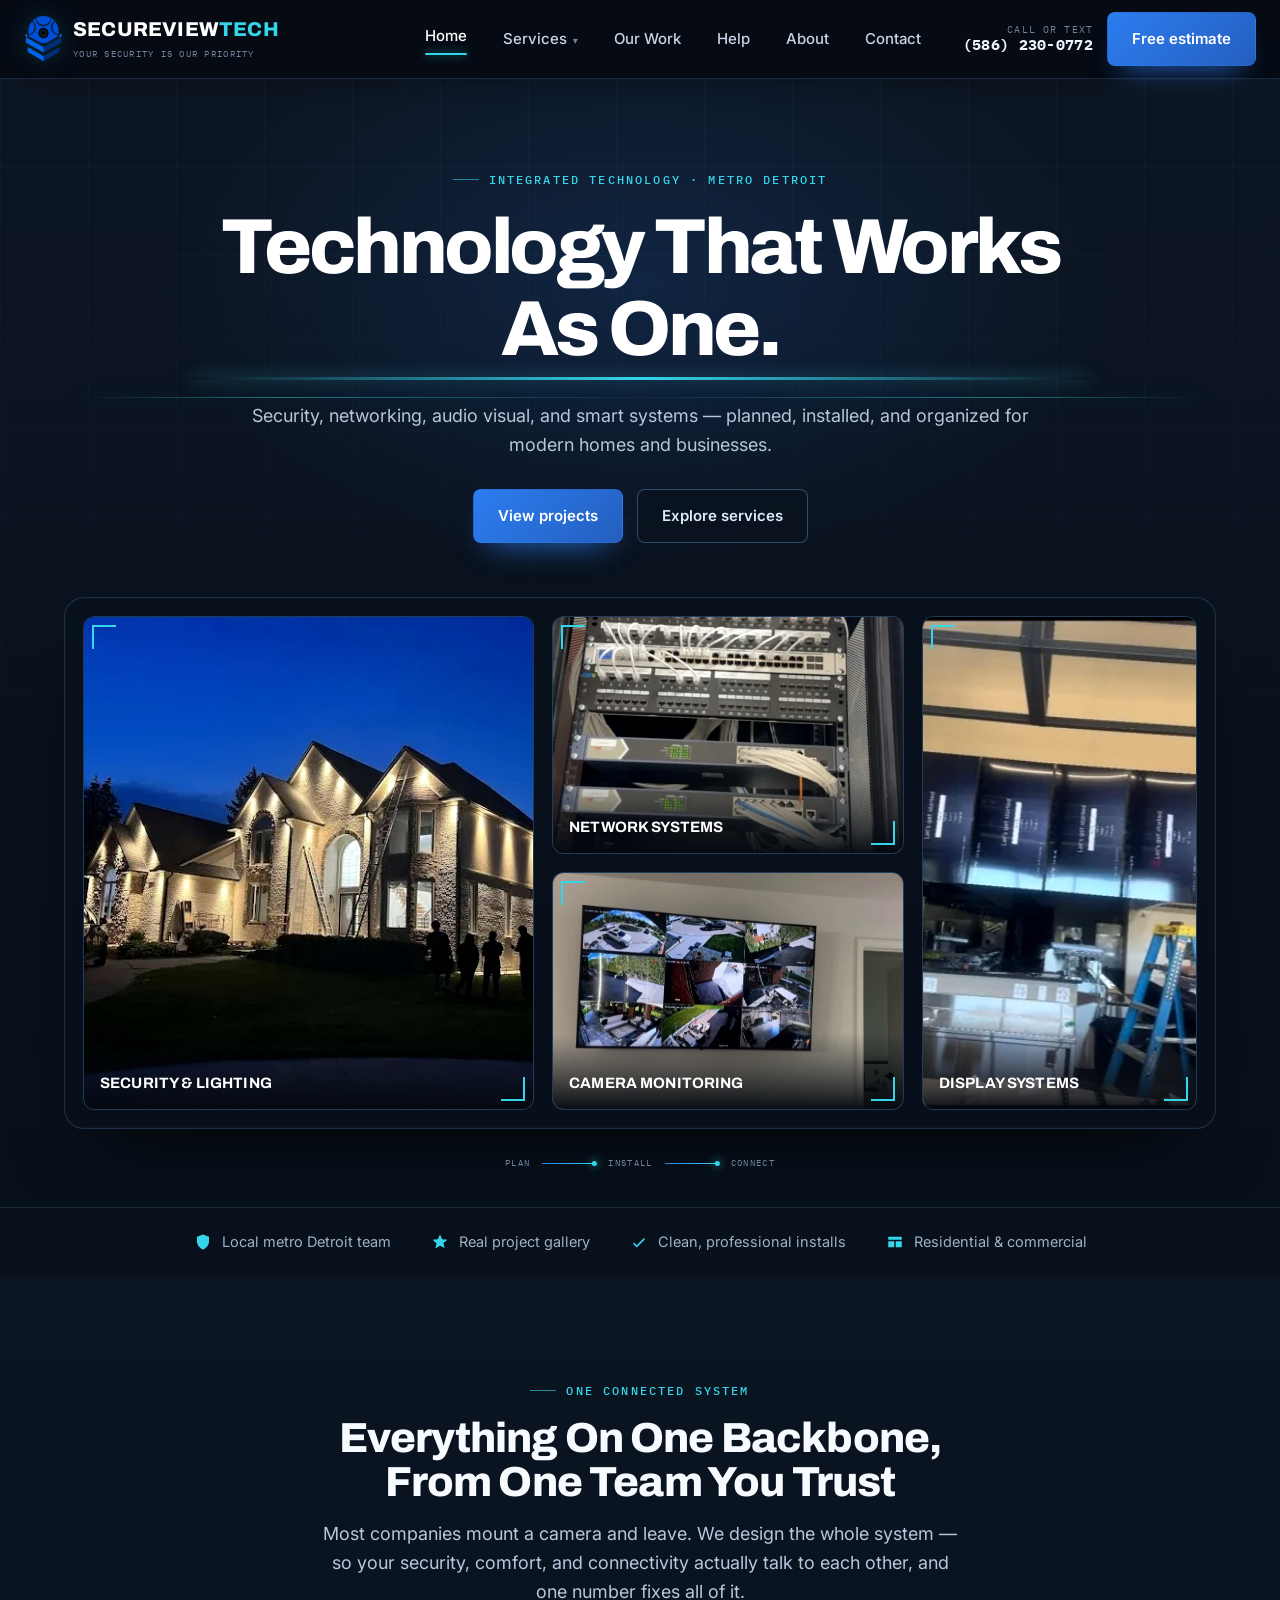
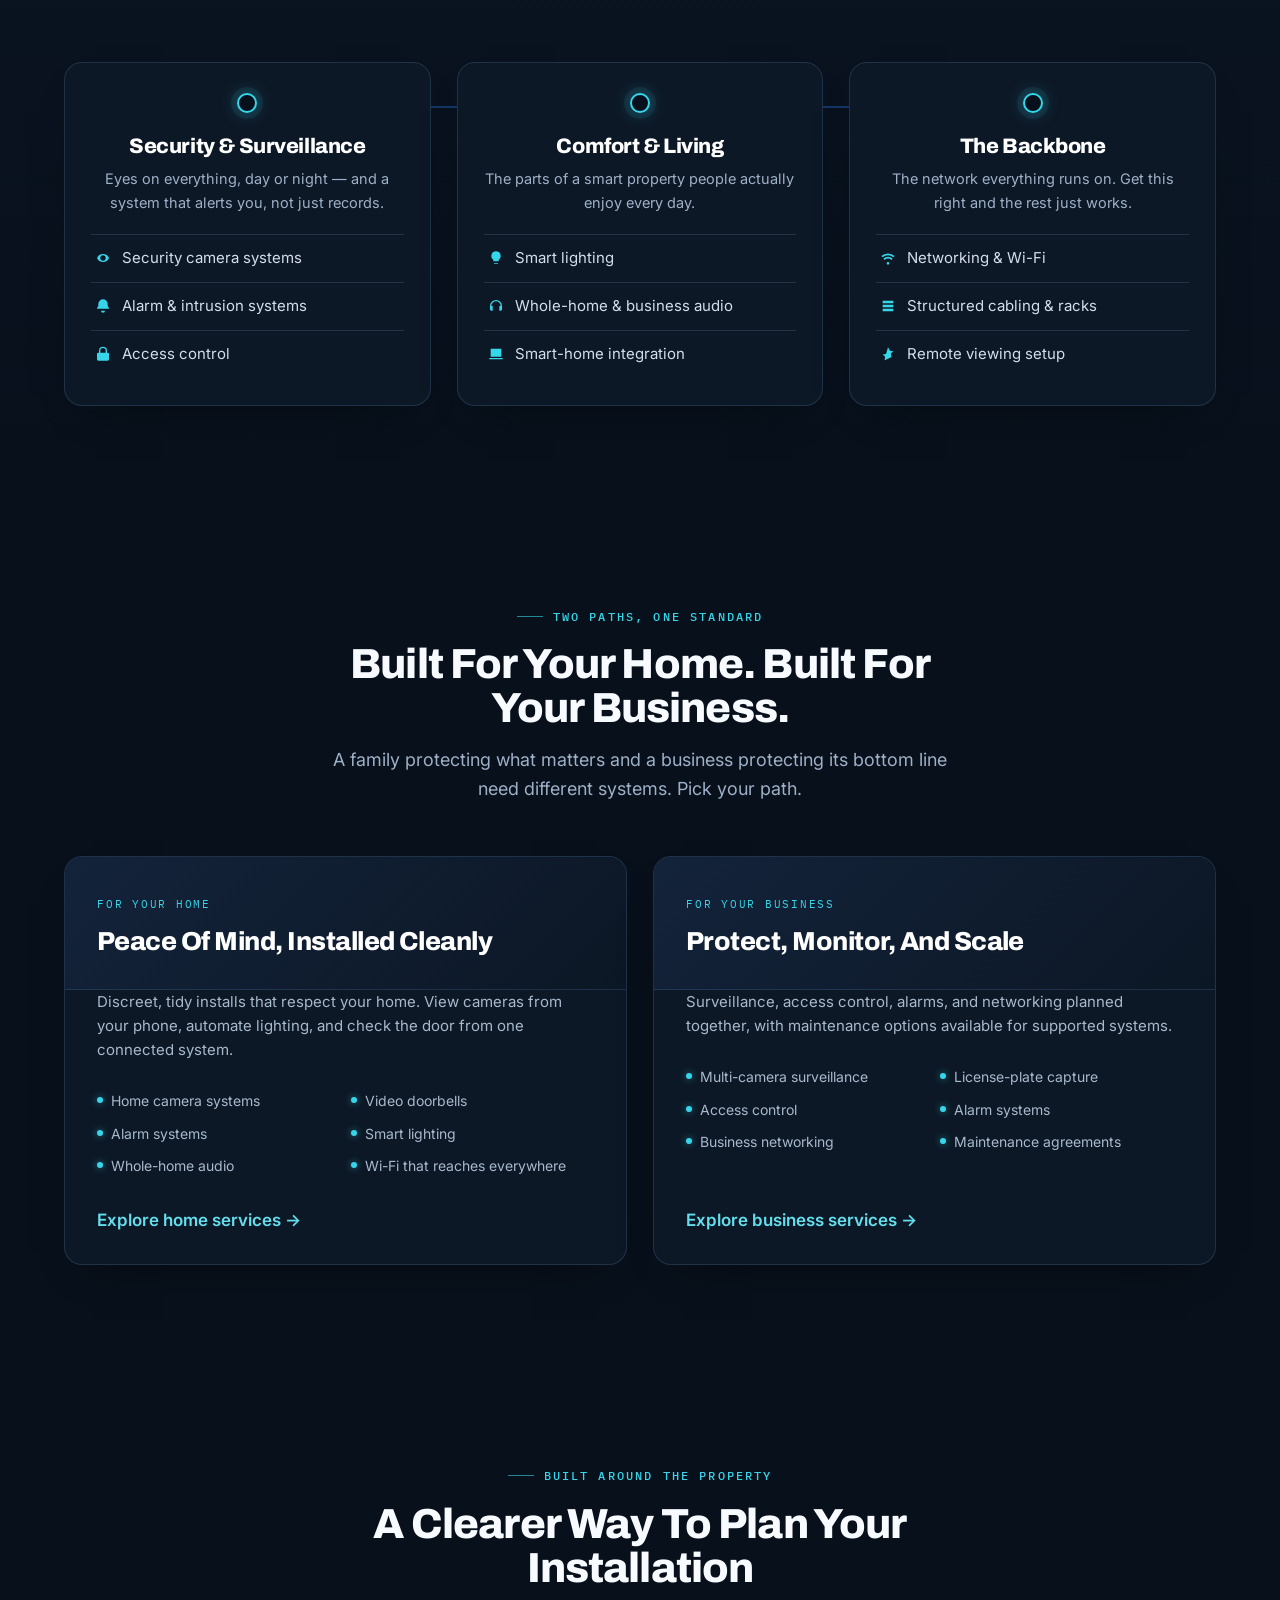
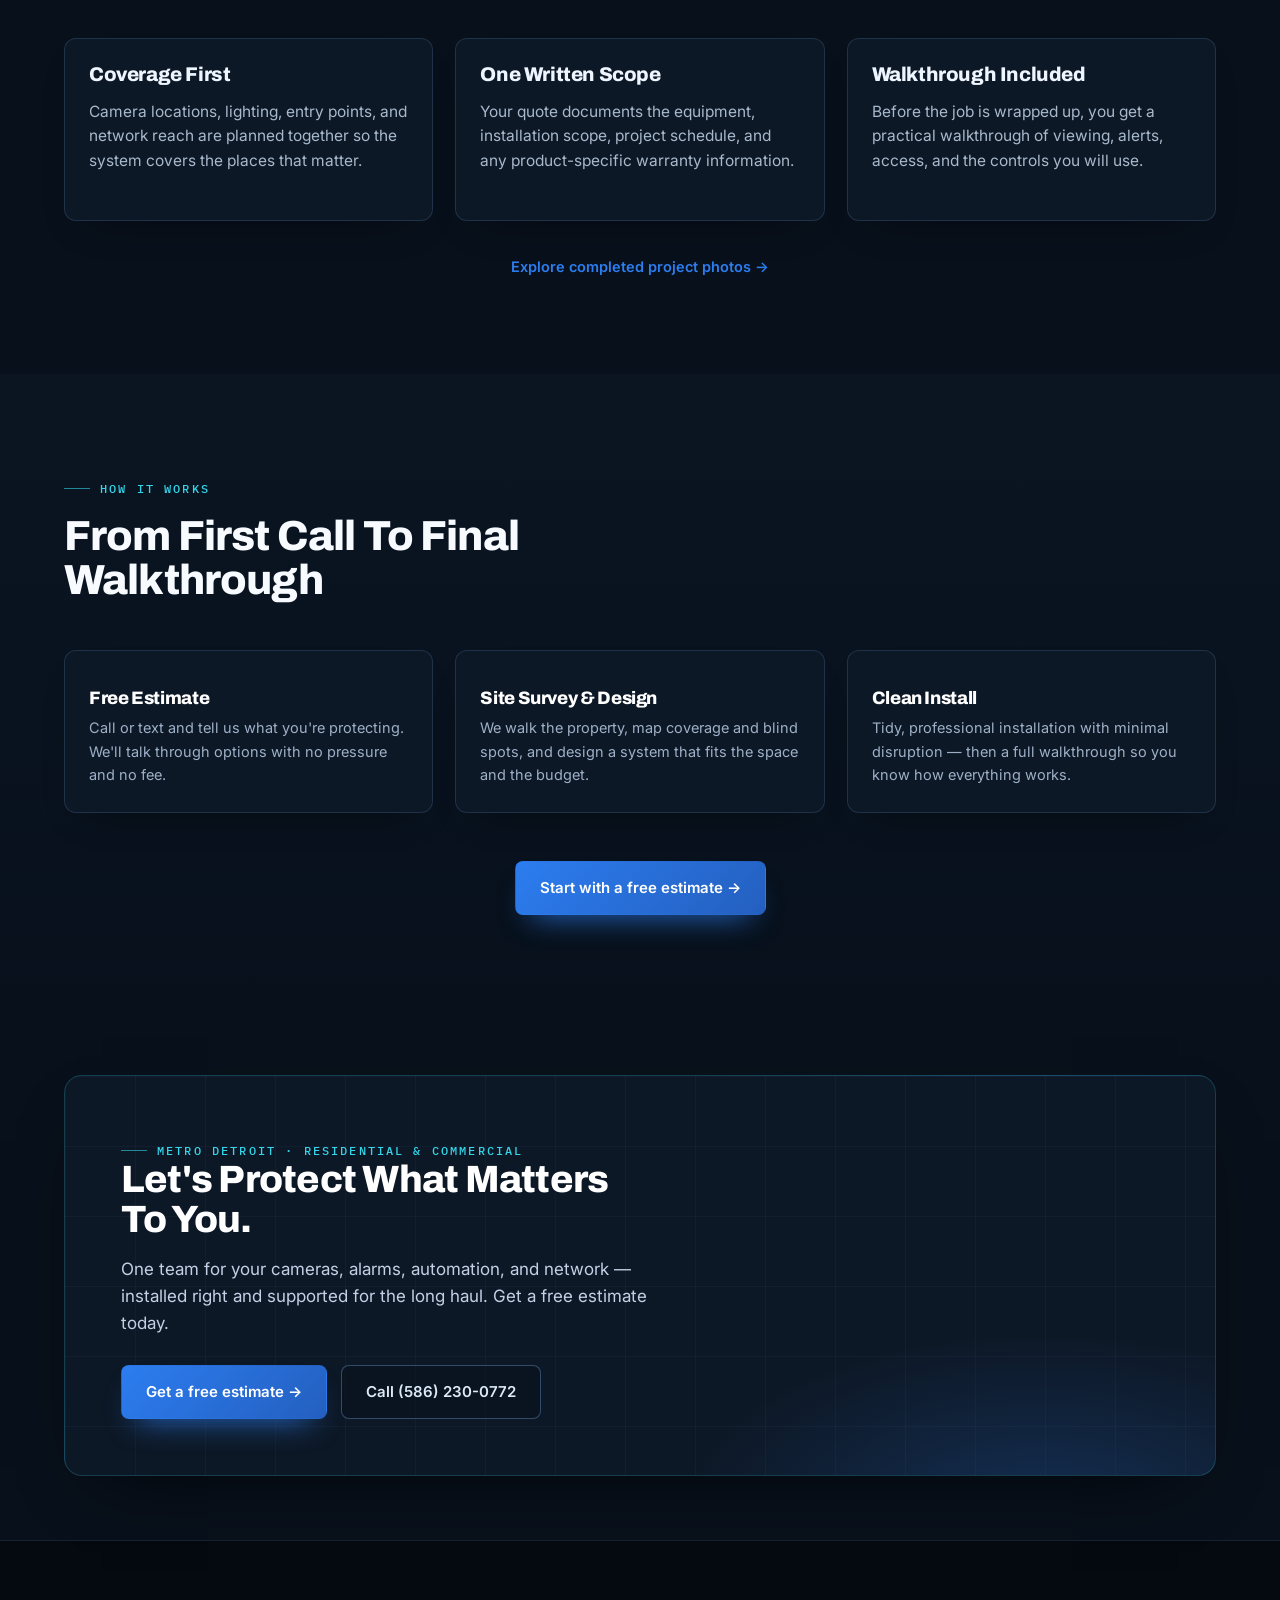
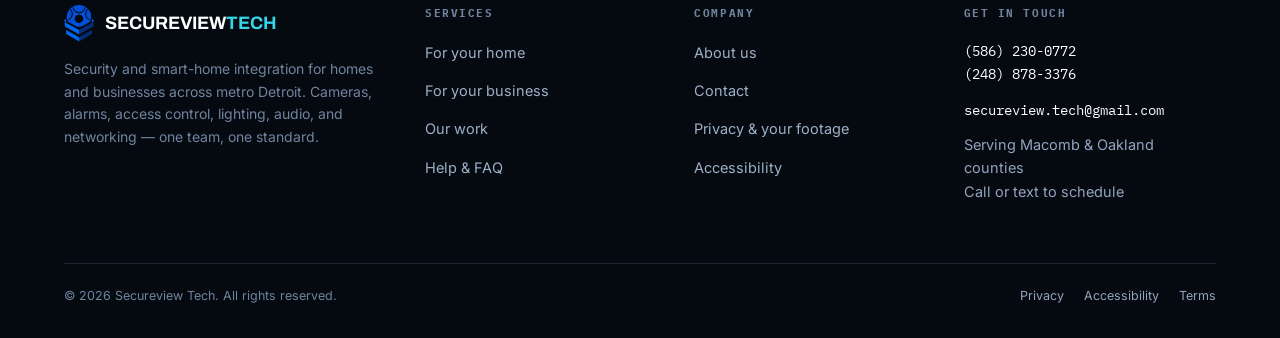
==== commit 033d5439: "Polish gallery and prepare custom domain" ====
--- a/index.html
+++ b/index.html
@@ -8,7 +8,7 @@
 <meta name="robots" content="index,follow,max-image-preview:large">
 <meta name="theme-color" content="#060b13">
 <meta name="referrer" content="strict-origin-when-cross-origin">
-<link rel="canonical" href="https://zandstrading1-hash.github.io/secure-view-tech/">
+<link rel="canonical" href="https://secureviewtec.com/">
 <link rel="icon" type="image/png" href="assets/secureview-logo.png">
 <link rel="apple-touch-icon" href="assets/secureview-logo.png">
 <link rel="manifest" href="site.webmanifest">
@@ -16,7 +16,7 @@
 <meta property="og:site_name" content="Secureview Tech">
 <meta property="og:title" content="Secureview Tech — Security &amp; Smart-Home Integration | Metro Detroit">
 <meta property="og:description" content="Security cameras, alarms, access control, smart lighting, audio, and networking installed for homes and businesses across metro Detroit.">
-<meta property="og:url" content="https://zandstrading1-hash.github.io/secure-view-tech/">
+<meta property="og:url" content="https://secureviewtec.com/">
 <meta name="twitter:card" content="summary_large_image">
 <meta name="twitter:title" content="Secureview Tech — Security &amp; Smart-Home Integration | Metro Detroit">
 <meta name="twitter:description" content="Security cameras, alarms, access control, smart lighting, audio, and networking installed for homes and businesses across metro Detroit.">
@@ -30,8 +30,8 @@
   "@context": "https://schema.org",
   "@type": "LocalBusiness",
   "name": "Secureview Tech",
-  "url": "https://zandstrading1-hash.github.io/secure-view-tech/",
-  "image": "https://zandstrading1-hash.github.io/secure-view-tech/assets/og-secureview.png",
+  "url": "https://secureviewtec.com/",
+  "image": "https://secureviewtec.com/assets/og-secureview.png",
   "telephone": ["+1-586-230-0772", "+1-248-878-3376"],
   "email": "secureview.tech@gmail.com",
   "areaServed": [
@@ -59,7 +59,7 @@
       <span class="brand__shield" role="img" aria-label="Secureview Tech logo"></span>
       <span>
         <span class="brand__name">SECUREVIEW<span>TECH</span></span>
-        <span class="brand__tag">Integrated systems · Metro Detroit</span>
+        <span class="brand__tag">Your Security Is Our Priority</span>
       </span>
     </a>
     <nav class="navlinks" aria-label="Primary">
@@ -102,7 +102,7 @@
   <div class="wrap">
     <div class="hero__intro">
       <span class="eyebrow eyebrow--light eyebrow--center">Integrated technology · Metro Detroit</span>
-      <h1>Technology that works <em>as one.</em></h1>
+      <h1>Technology That Works <em>As One.</em></h1>
       <p class="hero__sub">Security, networking, audio visual, and smart systems — planned, installed, and organized for modern homes and businesses.</p>
       <div class="hero__actions">
         <a href="work.html" class="btn btn--primary">View projects</a>
@@ -112,19 +112,19 @@
     <div class="hero__systems" aria-label="Secureview Tech project capabilities">
       <a class="tech-shot tech-shot--security" href="residential.html">
         <img src="assets/featured-install.webp" alt="Metro Detroit home with completed exterior smart lighting" width="680" height="510" decoding="async" fetchpriority="high">
-        <span><small>01</small><b>Security &amp; lighting</b></span>
+        <span><b>Security &amp; Lighting</b></span>
       </a>
       <a class="tech-shot tech-shot--network" href="commercial.html">
-        <img src="assets/work/network-surveillance-cabinet.webp" alt="Organized network and surveillance equipment cabinet" width="588" height="1280" decoding="async">
-        <span><small>02</small><b>Network systems</b></span>
+        <img src="assets/work/network-surveillance-cabinet.webp" alt="Organized network and surveillance equipment cabinet" width="588" height="976" decoding="async">
+        <span><b>Network Systems</b></span>
       </a>
       <a class="tech-shot tech-shot--monitoring" href="work.html">
-        <img src="assets/work/commercial-display-wall.webp" alt="Four-display commercial video wall installation" width="588" height="1280" decoding="async">
-        <span><small>03</small><b>Display systems</b></span>
+        <img src="assets/work/residential-camera-monitoring.webp" alt="Wall-mounted display showing multiple security cameras" width="1053" height="588" decoding="async">
+        <span><b>Camera Monitoring</b></span>
       </a>
       <a class="tech-shot tech-shot--lighting" href="work.html">
-        <img src="assets/work/custom-led-lighting.webp" alt="Completed geometric LED feature-lighting installation" width="1280" height="588" decoding="async">
-        <span><small>04</small><b>Smart lighting</b></span>
+        <img src="assets/work/commercial-video-wall-install.webp" alt="Commercial video wall installation" width="588" height="448" decoding="async">
+        <span><b>Display Systems</b></span>
       </a>
       <div class="system-flow" aria-hidden="true">
         <span>Plan</span><i></i><span>Install</span><i></i><span>Connect</span>
@@ -148,7 +148,7 @@
   <div class="wrap">
     <div class="sec-head sec-head--center">
       <span class="eyebrow eyebrow--light eyebrow--center">One connected system</span>
-      <h2>Everything on one backbone, from one team you trust</h2>
+      <h2>Everything On One Backbone, From One Team You Trust</h2>
       <p>Most companies mount a camera and leave. We design the whole system — so your security, comfort, and connectivity actually talk to each other, and one number fixes all of it.</p>
     </div>
     <div class="backbone">
@@ -194,14 +194,14 @@
   <div class="wrap">
     <div class="sec-head sec-head--center">
       <span class="eyebrow eyebrow--center">Two paths, one standard</span>
-      <h2>Built for your home. Built for your business.</h2>
+      <h2>Built For Your Home. Built For Your Business.</h2>
       <p>A family protecting what matters and a business protecting its bottom line need different systems. Pick your path.</p>
     </div>
     <div class="split">
       <div class="pathcard pathcard--home">
         <div class="pathcard__top">
           <span class="pathcard__kicker">For your home</span>
-          <h3>Peace of mind, installed cleanly</h3>
+          <h3>Peace Of Mind, Installed Cleanly</h3>
         </div>
         <p class="pathcard__desc">Discreet, tidy installs that respect your home. View cameras from your phone, automate lighting, and check the door from one connected system.</p>
         <ul class="pathcard__list">
@@ -214,7 +214,7 @@
       <div class="pathcard pathcard--biz">
         <div class="pathcard__top">
           <span class="pathcard__kicker">For your business</span>
-          <h3>Protect, monitor, and scale</h3>
+          <h3>Protect, Monitor, And Scale</h3>
         </div>
         <p class="pathcard__desc">Surveillance, access control, alarms, and networking planned together, with maintenance options available for supported systems.</p>
         <ul class="pathcard__list">
@@ -233,19 +233,19 @@
   <div class="wrap">
     <div class="sec-head sec-head--center">
       <span class="eyebrow eyebrow--center">Built around the property</span>
-      <h2>A clearer way to plan your installation</h2>
+      <h2>A Clearer Way To Plan Your Installation</h2>
     </div>
     <div class="reviews">
       <div class="review">
-        <h3>Coverage first</h3>
+        <h3>Coverage First</h3>
         <p class="review__text">Camera locations, lighting, entry points, and network reach are planned together so the system covers the places that matter.</p>
       </div>
       <div class="review">
-        <h3>One written scope</h3>
+        <h3>One Written Scope</h3>
         <p class="review__text">Your quote documents the equipment, installation scope, project schedule, and any product-specific warranty information.</p>
       </div>
       <div class="review">
-        <h3>Walkthrough included</h3>
+        <h3>Walkthrough Included</h3>
         <p class="review__text">Before the job is wrapped up, you get a practical walkthrough of viewing, alerts, access, and the controls you will use.</p>
       </div>
     </div>
@@ -258,12 +258,12 @@
   <div class="wrap">
     <div class="sec-head">
       <span class="eyebrow eyebrow--light">How it works</span>
-      <h2>From first call to final walkthrough</h2>
+      <h2>From First Call To Final Walkthrough</h2>
     </div>
     <div class="steps">
-      <div class="step"><div class="step__n"></div><h4>Free estimate</h4><p>Call or text and tell us what you're protecting. We'll talk through options with no pressure and no fee.</p></div>
-      <div class="step"><div class="step__n"></div><h4>Site survey &amp; design</h4><p>We walk the property, map coverage and blind spots, and design a system that fits the space and the budget.</p></div>
-      <div class="step"><div class="step__n"></div><h4>Clean install</h4><p>Tidy, professional installation with minimal disruption — then a full walkthrough so you know how everything works.</p></div>
+      <div class="step"><h4>Free Estimate</h4><p>Call or text and tell us what you're protecting. We'll talk through options with no pressure and no fee.</p></div>
+      <div class="step"><h4>Site Survey &amp; Design</h4><p>We walk the property, map coverage and blind spots, and design a system that fits the space and the budget.</p></div>
+      <div class="step"><h4>Clean Install</h4><p>Tidy, professional installation with minimal disruption — then a full walkthrough so you know how everything works.</p></div>
     </div>
     <p class="center mt-48"><a href="contact.html" class="btn btn--primary">Start with a free estimate →</a></p>
   </div>
@@ -274,7 +274,7 @@
   <div class="wrap">
     <div class="cta">
       <span class="eyebrow eyebrow--light">Metro Detroit · residential &amp; commercial</span>
-      <h2>Let's protect what matters to you.</h2>
+      <h2>Let's Protect What Matters To You.</h2>
       <p>One team for your cameras, alarms, automation, and network — installed right and supported for the long haul. Get a free estimate today.</p>
       <div class="cta__actions">
         <a href="contact.html" class="btn btn--primary">Get a free estimate →</a>
--- a/styles.css
+++ b/styles.css
@@ -99,7 +99,7 @@
 
 .has-drop{position:relative}
 .has-drop>a::after{content:"▾";font-size:10px;margin-left:6px;color:var(--slate-2)}
-.drop{position:absolute;top:calc(100% + 8px);left:0;min-width:230px;background:#fff;border:1px solid var(--line);
+.drop{position:absolute;top:100%;left:0;min-width:230px;background:#fff;border:1px solid var(--line);
   border-radius:12px;box-shadow:var(--shadow);padding:8px;opacity:0;visibility:hidden;transform:translateY(6px);
   transition:.2s var(--ease)}
 .has-drop:hover .drop,.has-drop:focus-within .drop{opacity:1;visibility:visible;transform:translateY(0)}
@@ -243,8 +243,7 @@
 /* grouped project gallery */
 .work-groups{display:grid;gap:64px}
 .project-group{display:grid;gap:20px}
-.project-group__head{display:flex;align-items:center;gap:12px}
-.project-group__head>span{font-family:var(--mono);font-size:10px;letter-spacing:.12em;color:var(--blue);border:1px solid var(--line);border-radius:999px;padding:6px 8px}
+.project-group__head{display:flex;align-items:center}
 .project-group__head h2{font-size:clamp(24px,3vw,34px)}
 .project-group__grid{display:grid;grid-template-columns:repeat(2,minmax(0,1fr));gap:18px}
 .project-group__grid--three{grid-template-columns:repeat(3,minmax(0,1fr))}
@@ -255,19 +254,19 @@
 .project-photo:hover img{filter:brightness(.82)}
 .project-photo:hover>span,.project-photo:focus-visible>span{opacity:1;transform:none}
 .project-photo:focus-visible{outline:3px solid var(--blue-bright);outline-offset:3px}
-.project-lightbox{width:min(1120px,calc(100% - 28px));max-width:none;max-height:calc(100vh - 28px);padding:0;border:1px solid rgba(255,255,255,.18);border-radius:18px;background:#07101b;color:#fff;box-shadow:0 30px 100px rgba(0,0,0,.62)}
+.project-lightbox{width:auto;max-width:calc(100vw - 24px);height:auto;max-height:calc(100vh - 24px);padding:0;border:0;background:transparent;color:#fff;box-shadow:none;overflow:visible}
 .project-lightbox::backdrop{background:rgba(1,5,10,.88);backdrop-filter:blur(5px)}
-.project-lightbox__panel{position:relative;padding:14px}
-.project-lightbox figure{margin:0;display:grid;grid-template-rows:minmax(0,1fr) auto;max-height:calc(100vh - 58px)}
-.project-lightbox figure>img{display:block;width:100%;height:100%;max-height:calc(100vh - 220px);object-fit:contain;object-position:center;transform:none!important;border-radius:11px;background:#020509}
-.project-lightbox figcaption{padding:18px 58px 10px}
+.project-lightbox__panel{position:relative;display:flex;justify-content:center}
+.project-lightbox figure{margin:0;display:flex;flex-direction:column;align-items:stretch;width:max-content;max-width:calc(100vw - 24px);max-height:calc(100vh - 24px);border:1px solid rgba(255,255,255,.18);border-radius:14px;overflow:hidden;background:#07101b;box-shadow:0 30px 100px rgba(0,0,0,.62)}
+.project-lightbox figure>img{display:block;width:auto;height:auto;max-width:calc(100vw - 24px);max-height:calc(100vh - 175px);object-fit:contain;object-position:center;transform:none!important;background:transparent}
+.project-lightbox figcaption{padding:16px 22px 18px;max-width:min(900px,calc(100vw - 24px))}
 .project-lightbox h2{font-size:24px;margin-bottom:7px}
 .project-lightbox p{color:#b7c6d9;font-size:14px;max-width:70em}
 .project-lightbox figcaption a{display:inline-block;margin-top:10px;color:#64e7f5;font-weight:700}
 .project-lightbox__close,.project-lightbox__nav{position:absolute;z-index:2;display:grid;place-items:center;width:44px;height:44px;border:1px solid rgba(255,255,255,.2);border-radius:50%;background:rgba(5,10,17,.84);color:#fff;cursor:pointer}
-.project-lightbox__close{top:24px;right:24px;font-size:28px;line-height:1}
-.project-lightbox__nav{top:45%;font-size:36px}
-.project-lightbox__nav--prev{left:26px}.project-lightbox__nav--next{right:26px}
+.project-lightbox__close{top:12px;right:12px;font-size:28px;line-height:1}
+.project-lightbox__nav{top:42%;font-size:36px}
+.project-lightbox__nav--prev{left:12px}.project-lightbox__nav--next{right:12px}
 .project-lightbox__close:hover,.project-lightbox__nav:hover{background:var(--blue)}
 .lightbox-open{overflow:hidden}
 
@@ -286,10 +285,8 @@
 .reviews__foot b{color:var(--ink)}
 
 /* process steps */
-.steps{display:grid;grid-template-columns:repeat(3,1fr);gap:22px;margin-top:48px;counter-reset:s}
+.steps{display:grid;grid-template-columns:repeat(3,1fr);gap:22px;margin-top:48px}
 .step{background:rgba(255,255,255,.03);border:1px solid var(--line-dark);border-radius:var(--radius);padding:26px 24px}
-.step__n{counter-increment:s;font-family:var(--mono);font-size:13px;color:var(--blue-bright);letter-spacing:.1em}
-.step__n::before{content:"0" counter(s)}
 .step h4{color:#fff;font-size:18px;margin:12px 0 8px}
 .step p{color:#AFBDD6;font-size:14.5px}
 
@@ -434,15 +431,14 @@
   .project-group__grid,.project-group__grid--three,.project-group__grid--four{grid-template-columns:1fr;gap:12px}
   .project-photo{aspect-ratio:4/3}
   .project-photo>span{opacity:1;transform:none}
-  .project-lightbox{width:calc(100% - 14px);max-height:calc(100vh - 14px);border-radius:13px}
-  .project-lightbox__panel{padding:8px}
-  .project-lightbox figure{max-height:calc(100vh - 30px)}
-  .project-lightbox figure>img{max-height:calc(100vh - 245px)}
-  .project-lightbox figcaption{padding:14px 10px 8px}
+  .project-lightbox{max-width:calc(100vw - 12px);max-height:calc(100vh - 12px)}
+  .project-lightbox figure{max-width:calc(100vw - 12px);max-height:calc(100vh - 12px)}
+  .project-lightbox figure>img{max-width:calc(100vw - 12px);max-height:calc(100vh - 205px)}
+  .project-lightbox figcaption{padding:13px 14px 15px;max-width:calc(100vw - 12px)}
   .project-lightbox h2{font-size:20px}
-  .project-lightbox__close{top:16px;right:16px}
+  .project-lightbox__close{top:10px;right:10px}
   .project-lightbox__nav{top:38%;width:40px;height:40px}
-  .project-lightbox__nav--prev{left:14px}.project-lightbox__nav--next{right:14px}
+  .project-lightbox__nav--prev{left:8px}.project-lightbox__nav--next{right:8px}
   html{scroll-padding-top:74px}
   body{padding-bottom:calc(56px + env(safe-area-inset-bottom));overflow-x:hidden}
   body.menu-open{overflow:hidden}
--- a/tech-one.css
+++ b/tech-one.css
@@ -103,7 +103,6 @@
 .tech-shot img{width:100%;height:100%;object-fit:cover;transform:none!important;filter:saturate(.9) contrast(1.05);transition:filter .35s ease}
 .tech-shot:hover img{filter:saturate(1.04) contrast(1.07) brightness(1.05)}
 .tech-shot>span{position:absolute;inset:auto 0 0;z-index:2;display:flex;align-items:center;gap:10px;padding:38px 16px 14px;background:linear-gradient(transparent,rgba(3,8,15,.96));color:#fff}
-.tech-shot small{font-family:var(--mono);font-size:10px;letter-spacing:.1em;color:#35d6ea}
 .tech-shot b{font-family:var(--display);font-size:15px;letter-spacing:.01em;text-transform:uppercase}
 .tech-shot--security{grid-area:security}
 .tech-shot--network{grid-area:network}
@@ -141,7 +140,6 @@
 .review__text{color:#a8b9cc}
 .review__who small,.reviews__foot{color:#7f93ac}
 .review__ava{background:#162a44}
-.step__n{color:#35d6ea}
 .svc__item.dark{background:#0d1826}
 .svc__item .ico,.svc__item.dark .ico{background:rgba(53,214,234,.08);border:1px solid rgba(53,214,234,.2);color:#35d6ea}
 
@@ -186,7 +184,6 @@
 .service-panel{display:none;border:1px solid rgba(53,214,234,.22);border-radius:14px;background:linear-gradient(145deg,#0d1928,#09131f);padding:20px}
 .service-panel.is-visible{display:block}
 .service-panel__head{display:flex;align-items:flex-start;gap:12px;margin-bottom:18px}
-.service-panel__head>span{font-family:var(--mono);font-size:10px;letter-spacing:.1em;color:#35d6ea;border:1px solid rgba(53,214,234,.3);border-radius:7px;padding:5px 7px;line-height:1}
 .service-panel__head h4{font-size:17px;color:#eef5ff;margin:0}
 .service-panel__head p{font-size:13px;color:#8295ad;margin-top:4px}
 .detail-grid{display:grid;grid-template-columns:.72fr 1.28fr;gap:18px;align-items:start}
@@ -236,7 +233,6 @@
   .tech-shot{border-radius:9px}
   .tech-shot>span{padding:30px 10px 10px;gap:6px;flex-wrap:wrap}
   .tech-shot b{font-size:11px}
-  .tech-shot small{font-size:8px}
   .tech-shot::before,.tech-shot::after{width:14px;height:14px}
   .tech-shot--lighting img{object-position:center}
   .section,.section.on-dark,.section.on-mist{background-color:#08101b}
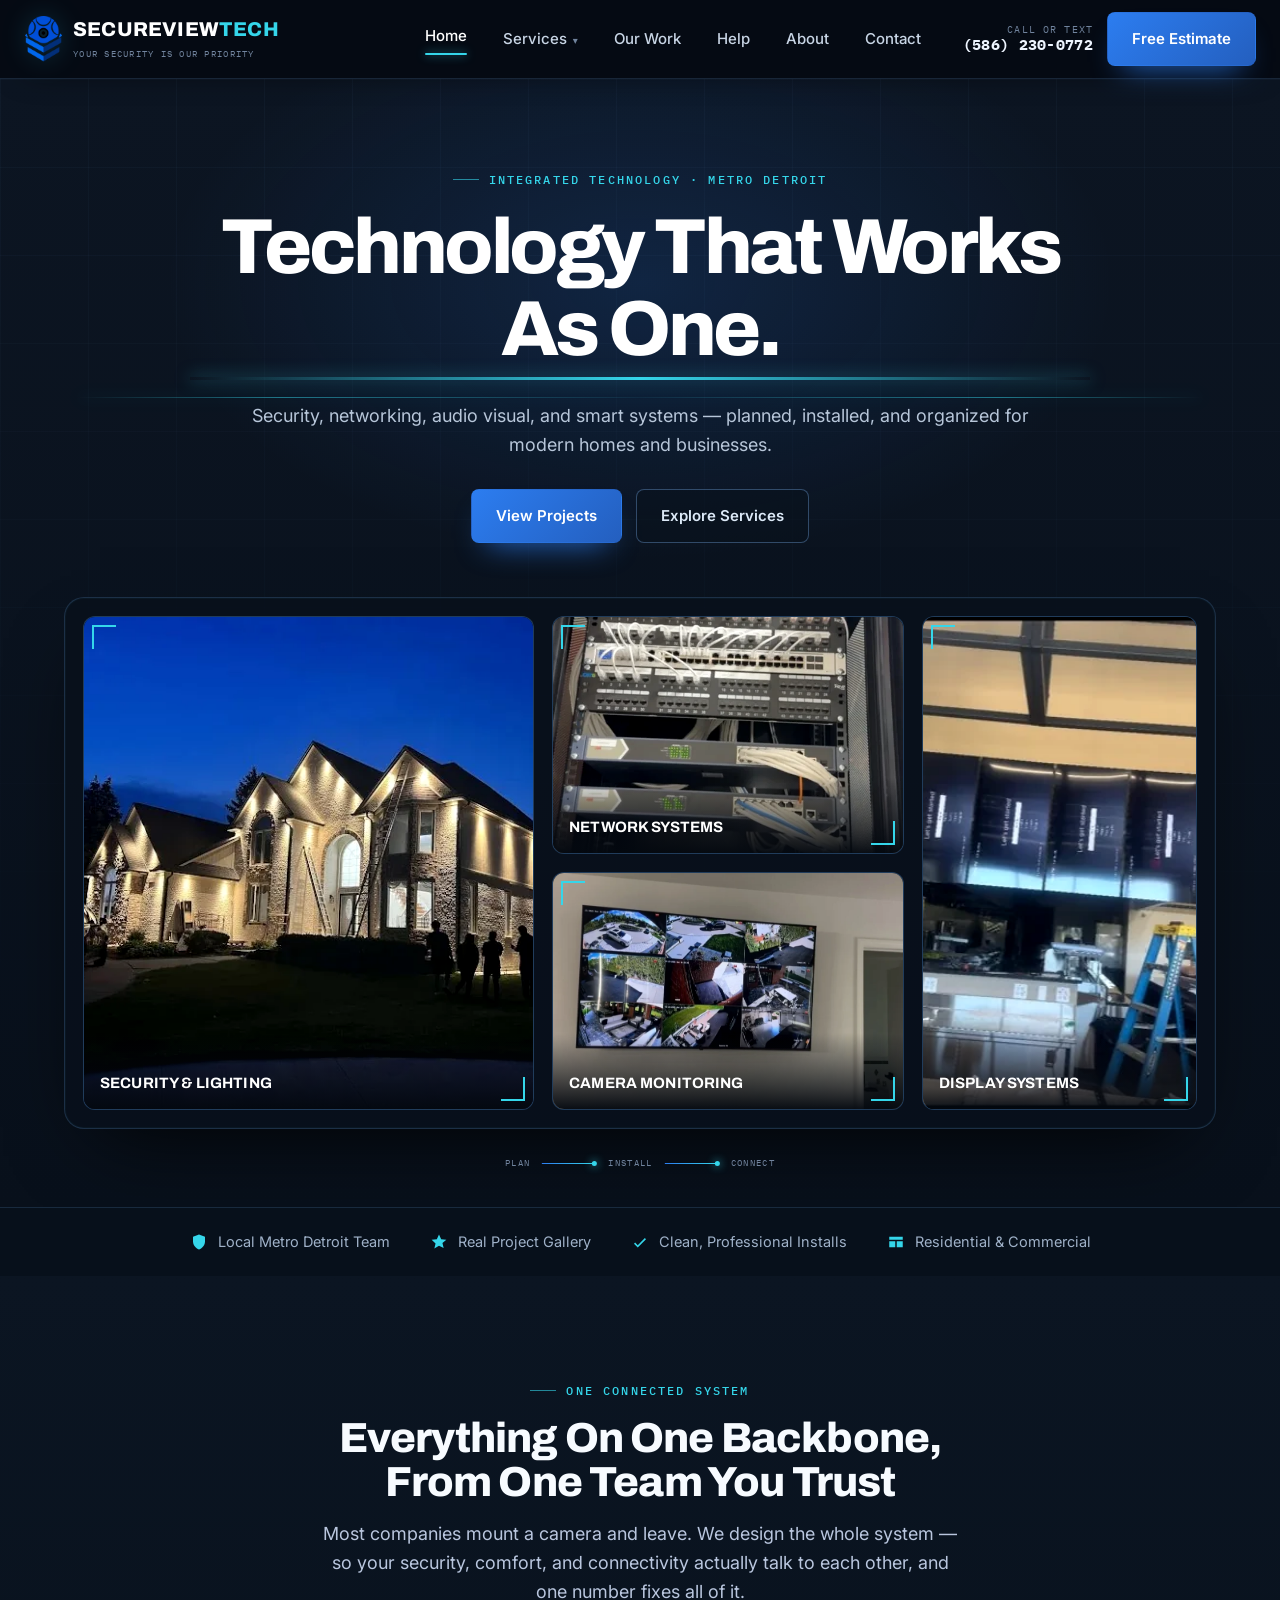
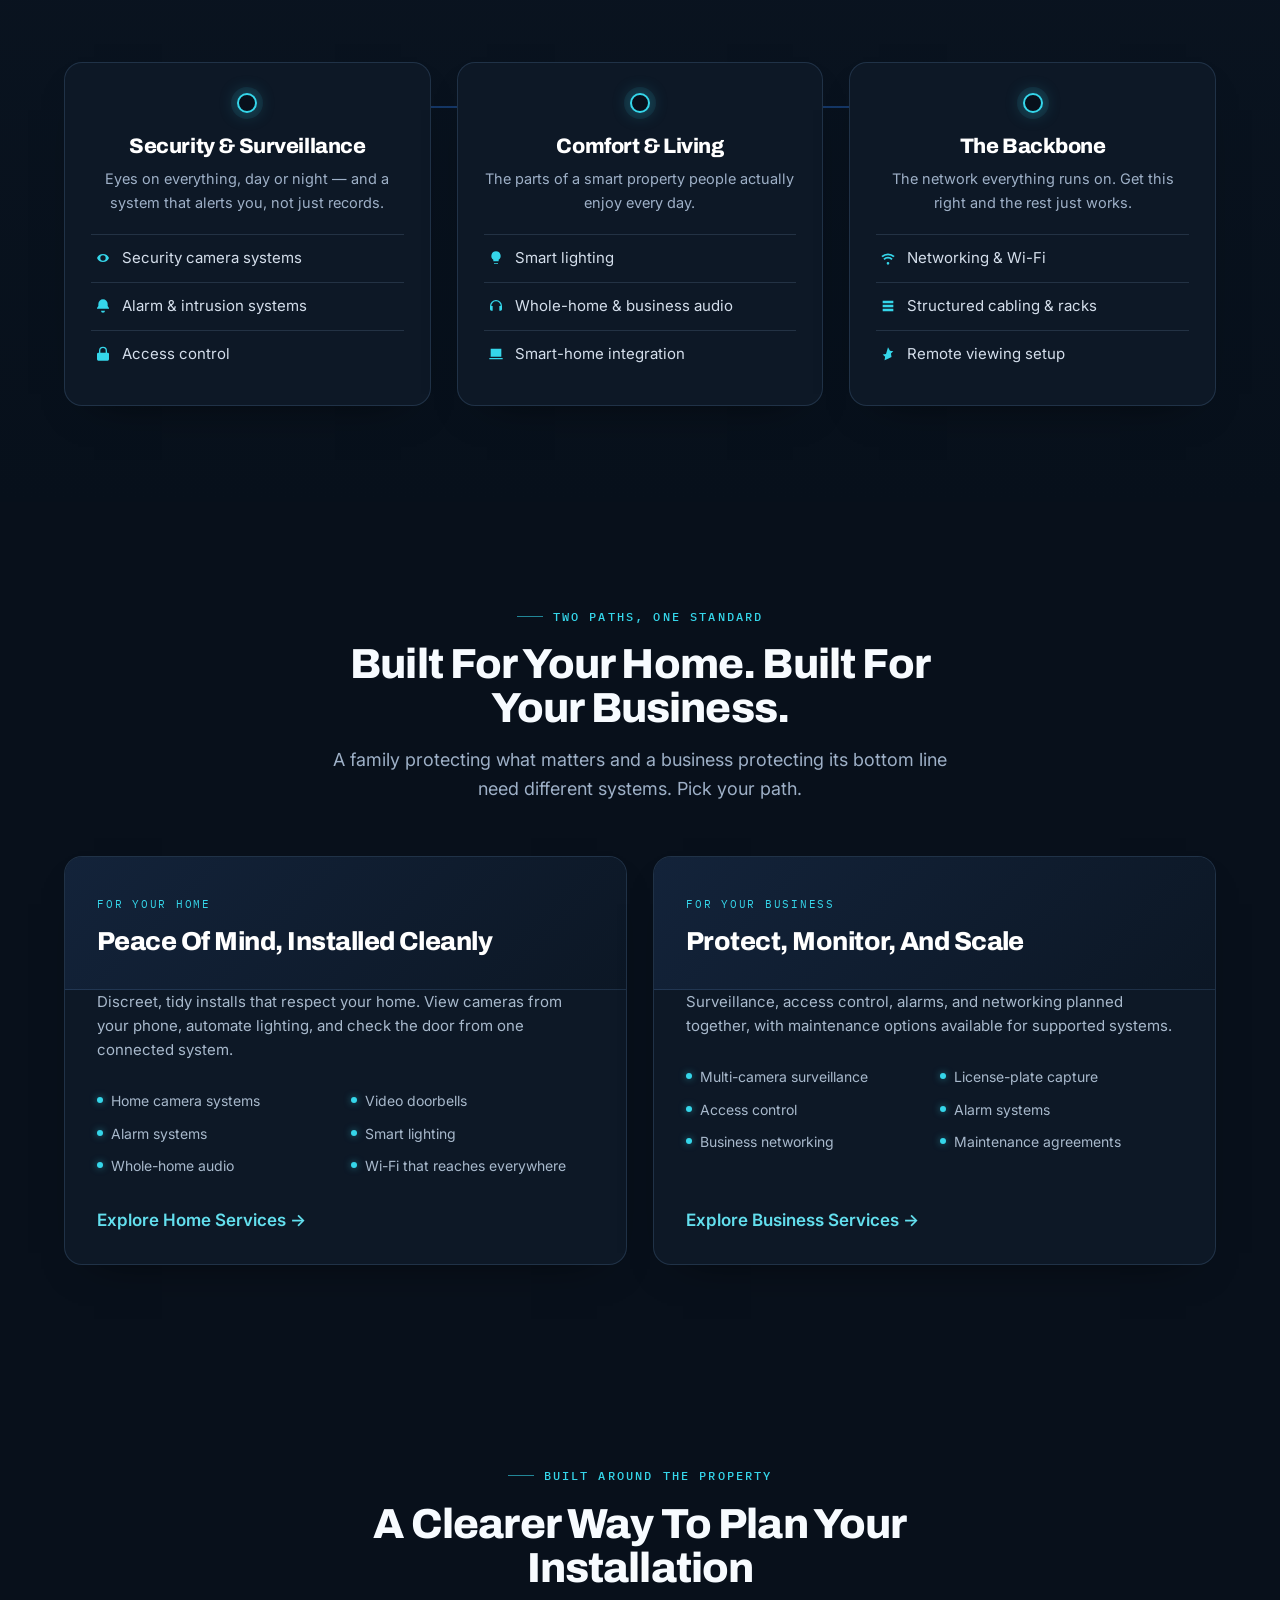
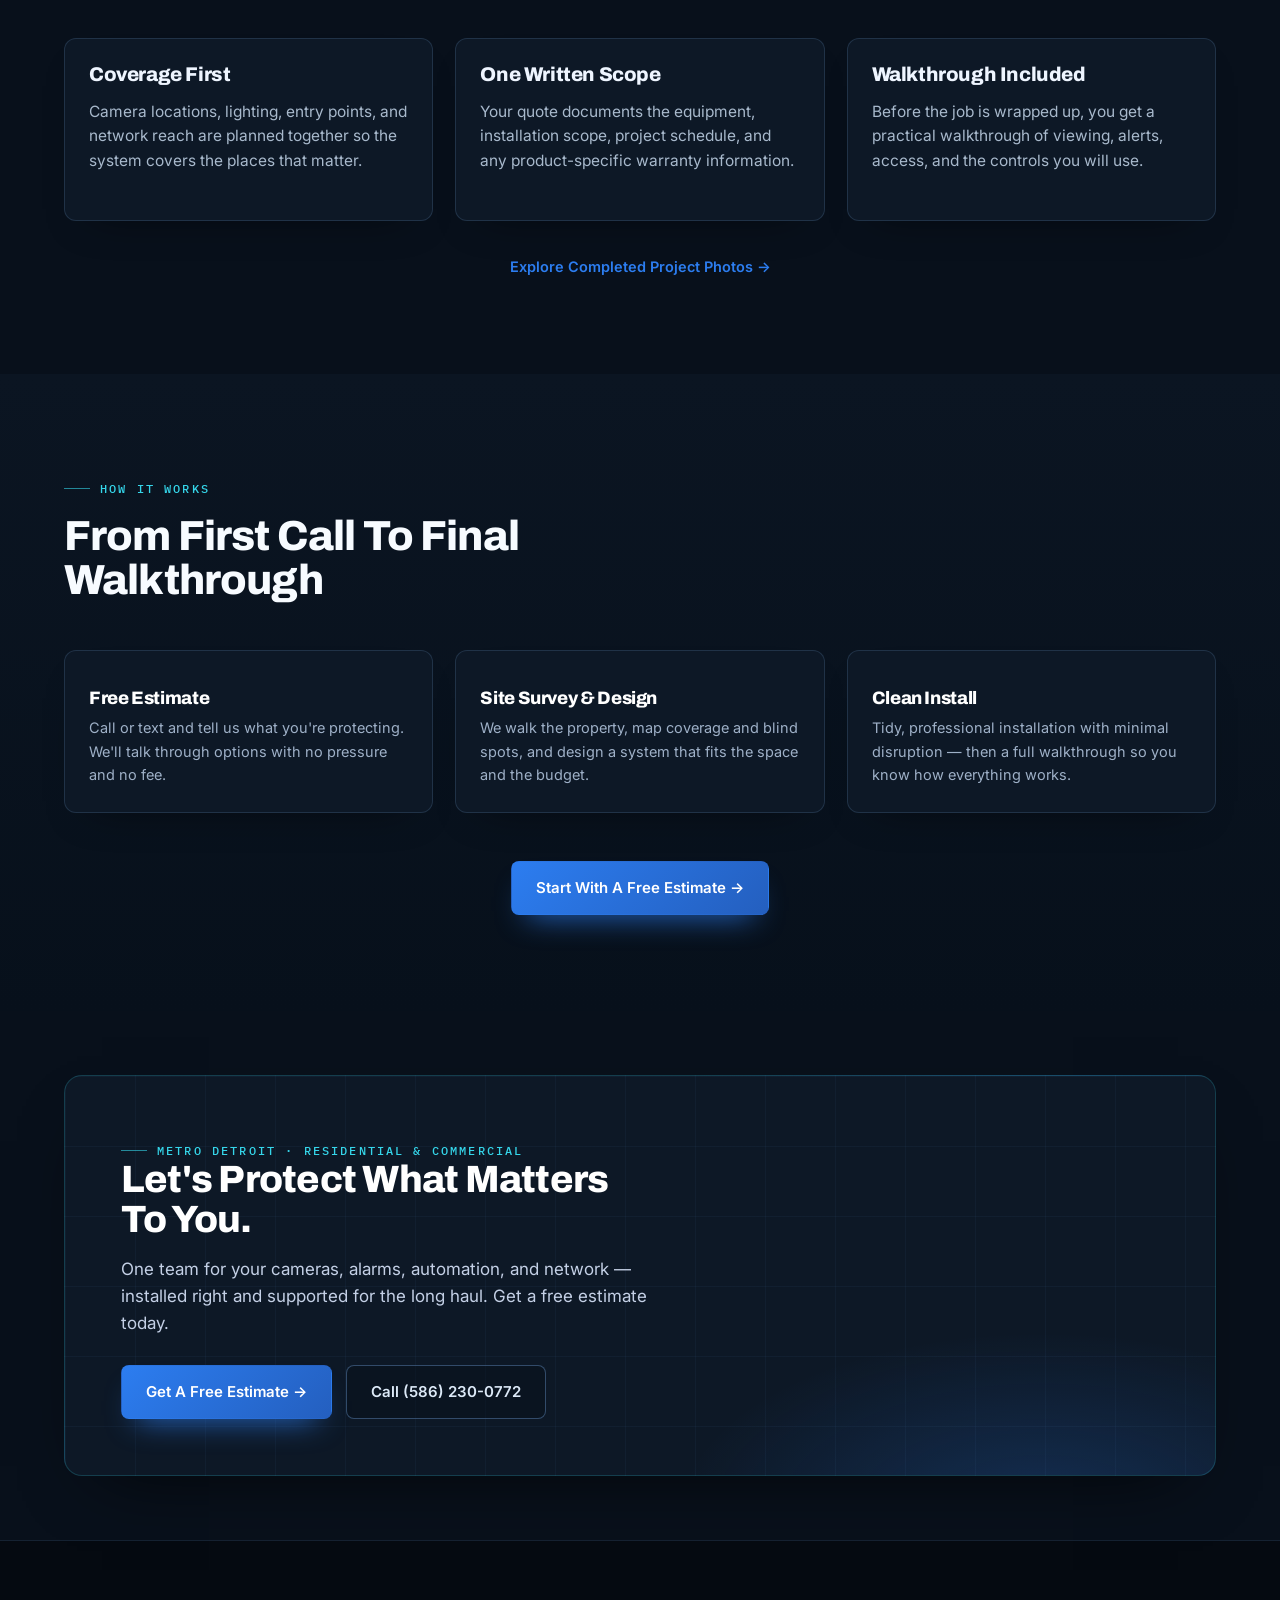
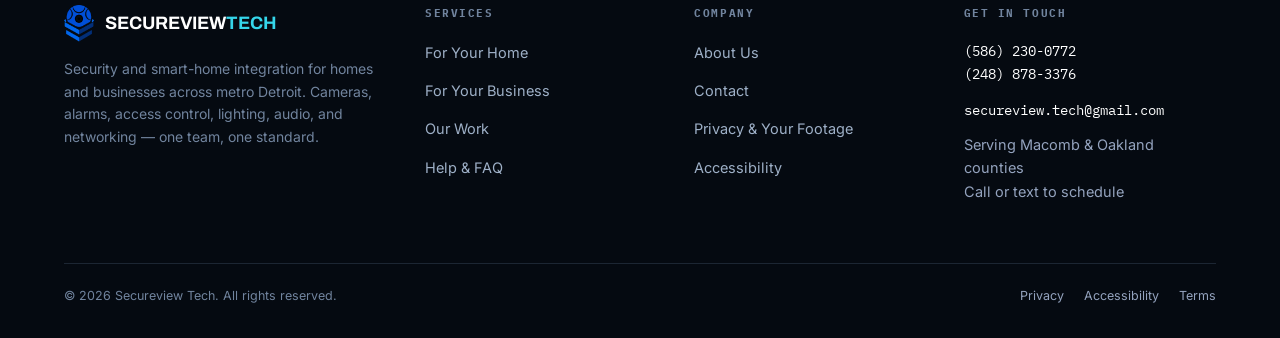
==== commit 209217c0: "Fix homepage image viewer and site title casing" ====
--- a/index.html
+++ b/index.html
@@ -105,27 +105,27 @@
       <h1>Technology That Works <em>As One.</em></h1>
       <p class="hero__sub">Security, networking, audio visual, and smart systems — planned, installed, and organized for modern homes and businesses.</p>
       <div class="hero__actions">
-        <a href="work.html" class="btn btn--primary">View projects</a>
-        <a href="residential.html" class="btn btn--ghost">Explore services</a>
+        <a href="work.html" class="btn btn--primary">View Projects</a>
+        <a href="residential.html" class="btn btn--ghost">Explore Services</a>
       </div>
     </div>
     <div class="hero__systems" aria-label="Secureview Tech project capabilities">
-      <a class="tech-shot tech-shot--security" href="residential.html">
+      <button class="tech-shot tech-shot--security" type="button" data-home-lightbox aria-label="Enlarge Security and Lighting project photo">
         <img src="assets/featured-install.webp" alt="Metro Detroit home with completed exterior smart lighting" width="680" height="510" decoding="async" fetchpriority="high">
         <span><b>Security &amp; Lighting</b></span>
-      </a>
-      <a class="tech-shot tech-shot--network" href="commercial.html">
+      </button>
+      <button class="tech-shot tech-shot--network" type="button" data-home-lightbox aria-label="Enlarge Network Systems project photo">
         <img src="assets/work/network-surveillance-cabinet.webp" alt="Organized network and surveillance equipment cabinet" width="588" height="976" decoding="async">
         <span><b>Network Systems</b></span>
-      </a>
-      <a class="tech-shot tech-shot--monitoring" href="work.html">
+      </button>
+      <button class="tech-shot tech-shot--monitoring" type="button" data-home-lightbox aria-label="Enlarge Camera Monitoring project photo">
         <img src="assets/work/residential-camera-monitoring.webp" alt="Wall-mounted display showing multiple security cameras" width="1053" height="588" decoding="async">
         <span><b>Camera Monitoring</b></span>
-      </a>
-      <a class="tech-shot tech-shot--lighting" href="work.html">
+      </button>
+      <button class="tech-shot tech-shot--lighting" type="button" data-home-lightbox aria-label="Enlarge Display Systems project photo">
         <img src="assets/work/commercial-video-wall-install.webp" alt="Commercial video wall installation" width="588" height="448" decoding="async">
         <span><b>Display Systems</b></span>
-      </a>
+      </button>
       <div class="system-flow" aria-hidden="true">
         <span>Plan</span><i></i><span>Install</span><i></i><span>Connect</span>
       </div>
@@ -136,10 +136,10 @@
 <!-- ===== TRUST BAR ===== -->
 <div class="trustbar">
   <div class="trustbar__row">
-    <span class="trustbar__item"><svg width="18" height="18" viewBox="0 0 24 24" fill="currentColor"><path d="M12 2l8 3v6c0 5-3.4 9.4-8 11-4.6-1.6-8-6-8-11V5l8-3z"/></svg>Local metro Detroit team</span>
-    <span class="trustbar__item"><svg width="18" height="18" viewBox="0 0 24 24" fill="currentColor"><path d="M12 2l2.9 6.3 6.9.6-5.2 4.5 1.6 6.7L12 17l-6.2 3.6 1.6-6.7L2.2 8.9l6.9-.6z"/></svg>Real project gallery</span>
-    <span class="trustbar__item"><svg width="18" height="18" viewBox="0 0 24 24" fill="currentColor"><path d="M9 16.2l-3.5-3.5L4 14.2 9 19.2 20 8.2l-1.5-1.5z"/></svg>Clean, professional installs</span>
-    <span class="trustbar__item"><svg width="18" height="18" viewBox="0 0 24 24" fill="currentColor"><path d="M3 5h18v4H3zM3 11h8v8H3zM13 11h8v8h-8z"/></svg>Residential &amp; commercial</span>
+    <span class="trustbar__item"><svg width="18" height="18" viewBox="0 0 24 24" fill="currentColor"><path d="M12 2l8 3v6c0 5-3.4 9.4-8 11-4.6-1.6-8-6-8-11V5l8-3z"/></svg>Local Metro Detroit Team</span>
+    <span class="trustbar__item"><svg width="18" height="18" viewBox="0 0 24 24" fill="currentColor"><path d="M12 2l2.9 6.3 6.9.6-5.2 4.5 1.6 6.7L12 17l-6.2 3.6 1.6-6.7L2.2 8.9l6.9-.6z"/></svg>Real Project Gallery</span>
+    <span class="trustbar__item"><svg width="18" height="18" viewBox="0 0 24 24" fill="currentColor"><path d="M9 16.2l-3.5-3.5L4 14.2 9 19.2 20 8.2l-1.5-1.5z"/></svg>Clean, Professional Installs</span>
+    <span class="trustbar__item"><svg width="18" height="18" viewBox="0 0 24 24" fill="currentColor"><path d="M3 5h18v4H3zM3 11h8v8H3zM13 11h8v8h-8z"/></svg>Residential &amp; Commercial</span>
   </div>
 </div>
 
@@ -334,9 +334,23 @@
   Tap to call Secureview Tech
 </a>
 
+<dialog class="home-lightbox" id="homeLightbox" aria-label="Enlarged project photo">
+  <div class="home-lightbox__panel">
+    <button class="home-lightbox__close" type="button" aria-label="Close enlarged image">&times;</button>
+    <img id="homeLightboxImage" src="" alt="">
+  </div>
+</dialog>
+
 <script>
 function setMenu(open,btn){var m=document.getElementById('mobileNav');if(!m)return;m.classList.toggle('open',open);m.setAttribute('aria-hidden',String(!open));btn.setAttribute('aria-expanded',String(open));btn.setAttribute('aria-label',open?'Close menu':'Open menu');document.body.classList.toggle('menu-open',open);if(open){var first=m.querySelector('a');if(first)first.focus();}}
 function toggleMenu(btn){var m=document.getElementById('mobileNav');setMenu(!m.classList.contains('open'),btn);}
+var homeLightbox=document.getElementById('homeLightbox');
+var homeLightboxImage=document.getElementById('homeLightboxImage');
+var homeLightboxTrigger=null;
+document.querySelectorAll('[data-home-lightbox]').forEach(function(button){button.addEventListener('click',function(){var source=button.querySelector('img');homeLightboxTrigger=button;homeLightboxImage.src=source.currentSrc||source.src;homeLightboxImage.alt=source.alt;homeLightbox.showModal();document.body.classList.add('lightbox-open');});});
+homeLightbox.querySelector('.home-lightbox__close').addEventListener('click',function(){homeLightbox.close();});
+homeLightbox.addEventListener('click',function(event){if(event.target===homeLightbox)homeLightbox.close();});
+homeLightbox.addEventListener('close',function(){document.body.classList.remove('lightbox-open');homeLightboxImage.src='';if(homeLightboxTrigger)homeLightboxTrigger.focus();});
 document.addEventListener('keydown',function(event){if(event.key==='Escape'){var m=document.getElementById('mobileNav');var btn=document.querySelector('.burger');if(m&&btn&&m.classList.contains('open')){setMenu(false,btn);btn.focus();}}});
 </script>
 </body>
--- a/styles.css
+++ b/styles.css
@@ -47,6 +47,31 @@
 img{max-width:100%;display:block}
 a{color:inherit;text-decoration:none}
 h1,h2,h3,h4{font-family:var(--display);font-weight:800;line-height:1.05;letter-spacing:-.02em;margin:0}
+
+/* Client-requested Title Case for every short heading and interface title. */
+h1,h2,h3,h4,h5,h6,
+.eyebrow,
+.btn,
+.navlinks,
+.mobile,
+.nav__phone small,
+.trustbar__item,
+.tech-shot b,
+.pathcard__kicker,
+.pathcard__link,
+.reviews__foot a,
+.crumbs,
+.project-photo>span,
+.project-lightbox figcaption a,
+.foot h5,
+.foot li a,
+.callbar,
+.infoline small,
+.service-option b,
+legend,
+summary{
+  text-transform:capitalize;
+}
 p{margin:0}
 
 .wrap{max-width:var(--maxw);margin:0 auto;padding:0 24px}
--- a/tech-one.css
+++ b/tech-one.css
@@ -96,7 +96,7 @@
   border:1px solid rgba(90,139,194,.26);border-radius:20px;background:rgba(8,16,27,.78);
   box-shadow:0 34px 80px -36px #000,0 0 0 1px rgba(53,214,234,.035) inset;
 }
-.tech-shot{position:relative;display:block;overflow:hidden;border:1px solid rgba(73,136,203,.4);border-radius:12px;background:#050a11;min-width:0}
+.tech-shot{position:relative;display:block;overflow:hidden;border:1px solid rgba(73,136,203,.4);border-radius:12px;background:#050a11;min-width:0;padding:0;color:inherit;font:inherit;text-align:left;cursor:zoom-in}
 .tech-shot::before,.tech-shot::after{content:"";position:absolute;z-index:3;width:22px;height:22px;border-color:#35d6ea;pointer-events:none}
 .tech-shot::before{left:8px;top:8px;border-left:2px solid #35d6ea;border-top:2px solid #35d6ea}
 .tech-shot::after{right:8px;bottom:8px;border-right:2px solid #35d6ea;border-bottom:2px solid #35d6ea}
@@ -109,6 +109,12 @@
 .tech-shot--monitoring{grid-area:monitoring}
 .tech-shot--lighting{grid-area:lighting}
 .tech-shot--network img,.tech-shot--monitoring img,.tech-shot--lighting img{object-position:center}
+.home-lightbox{width:100vw;max-width:none;height:100vh;max-height:none;margin:0;padding:12px;border:0;background:transparent;overflow:hidden}
+.home-lightbox::backdrop{background:rgba(1,5,10,.9);backdrop-filter:blur(5px)}
+.home-lightbox__panel{position:relative;display:grid;width:100%;height:100%;place-items:center}
+.home-lightbox__panel>img{display:block;width:auto;height:auto;max-width:calc(100vw - 24px);max-height:calc(100vh - 24px);object-fit:contain;object-position:center;transform:none!important}
+.home-lightbox__close{position:absolute;z-index:2;top:8px;right:8px;display:grid;width:46px;height:46px;padding:0;place-items:center;border:1px solid rgba(255,255,255,.25);border-radius:50%;background:rgba(5,10,17,.88);color:#fff;font-size:30px;line-height:1;cursor:pointer}
+.home-lightbox__close:hover,.home-lightbox__close:focus-visible{background:var(--blue)}
 .system-flow{position:absolute;left:50%;bottom:-42px;transform:translateX(-50%);display:flex;align-items:center;gap:12px;font-family:var(--mono);font-size:9px;letter-spacing:.15em;text-transform:uppercase;color:#71849e;white-space:nowrap}
 .system-flow i{display:block;width:54px;height:1px;background:linear-gradient(90deg,#2c7df0,#35d6ea);position:relative}
 .system-flow i::after{content:"";position:absolute;right:-1px;top:-2px;width:5px;height:5px;border-radius:50%;background:#35d6ea;box-shadow:0 0 9px #35d6ea}
